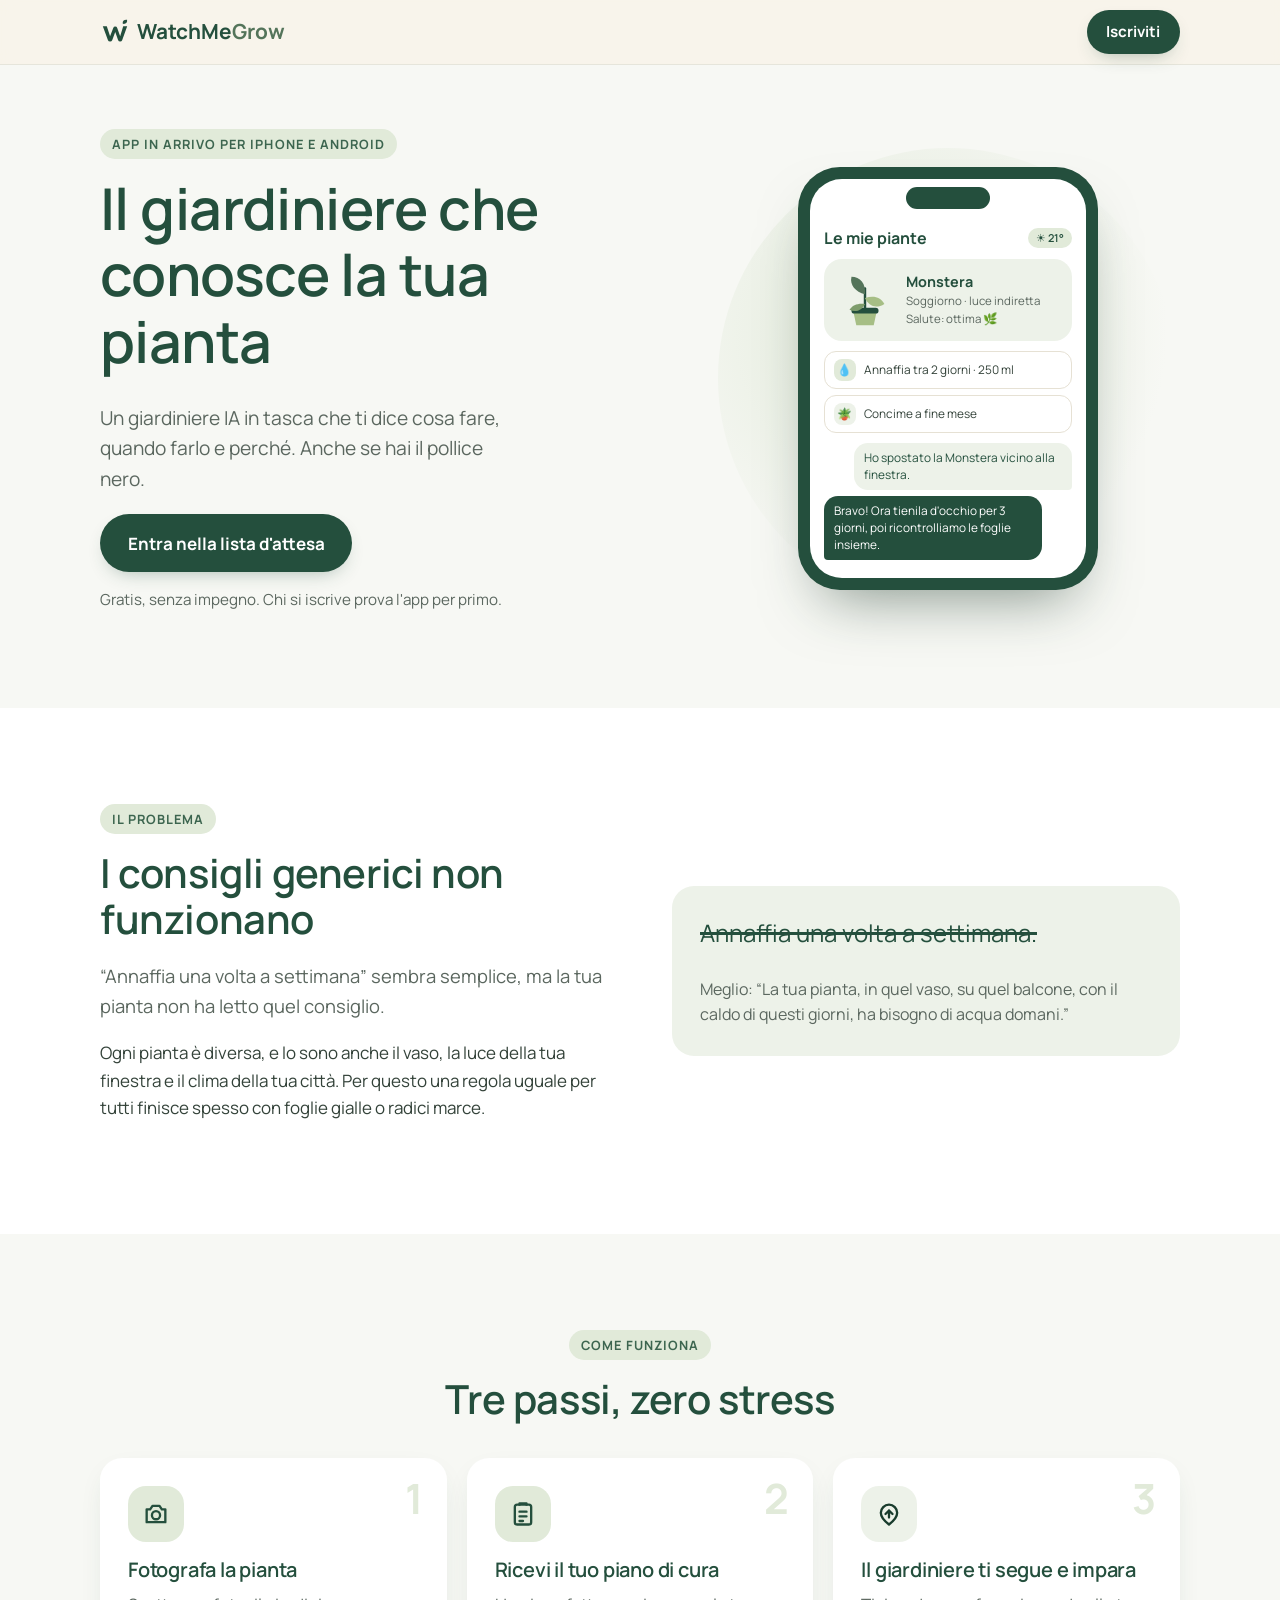
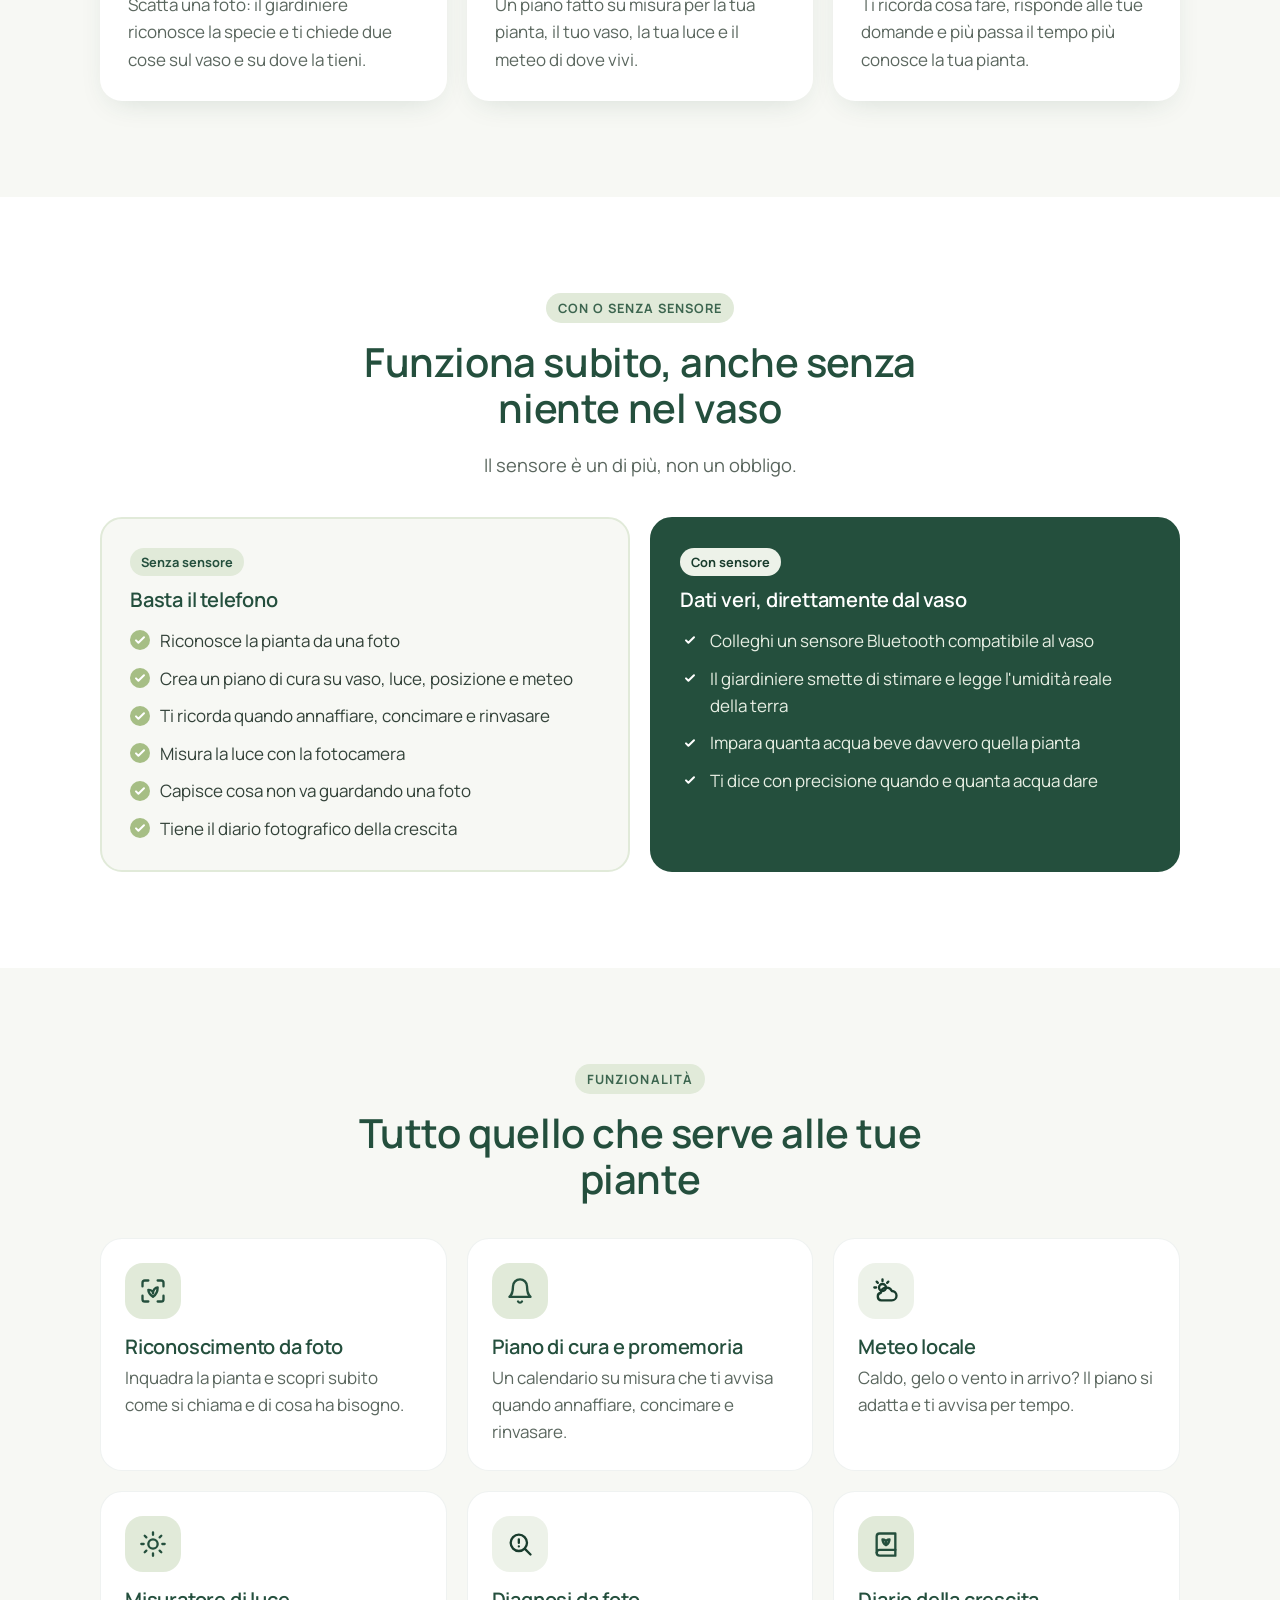
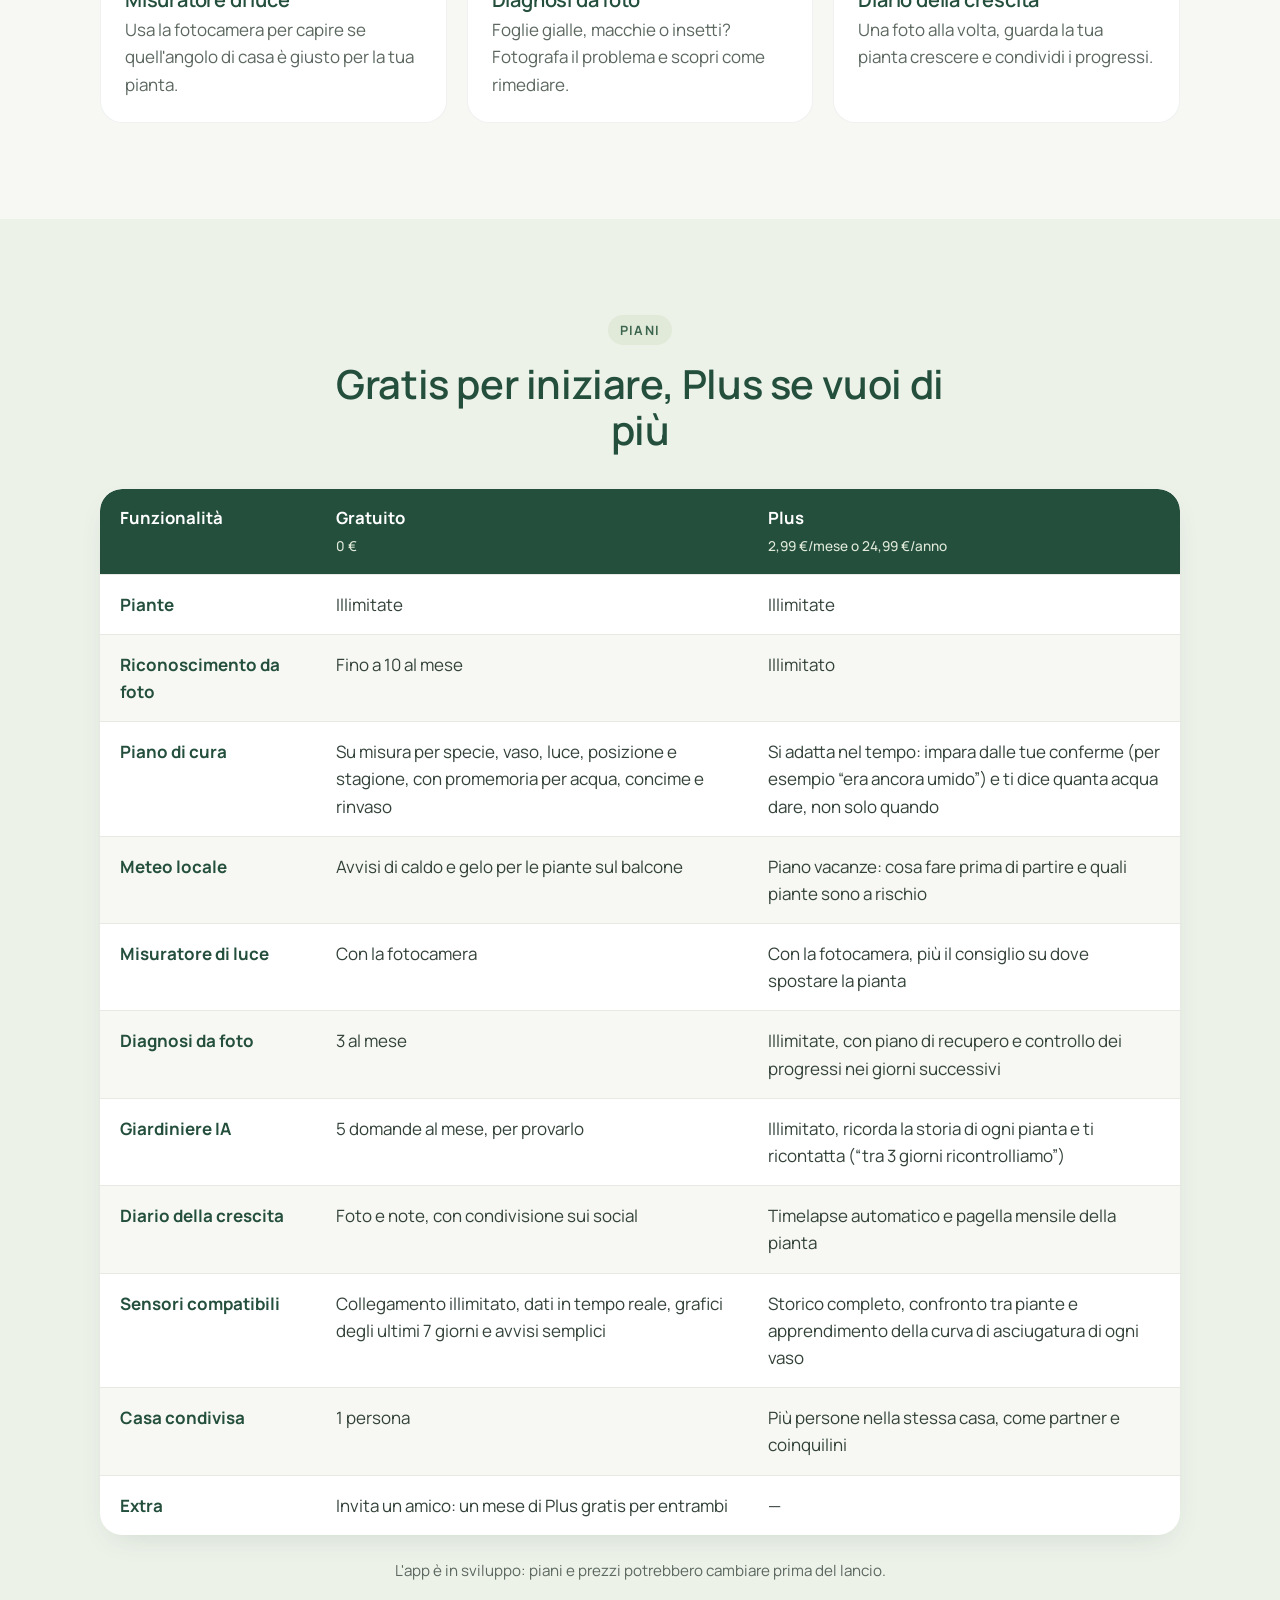
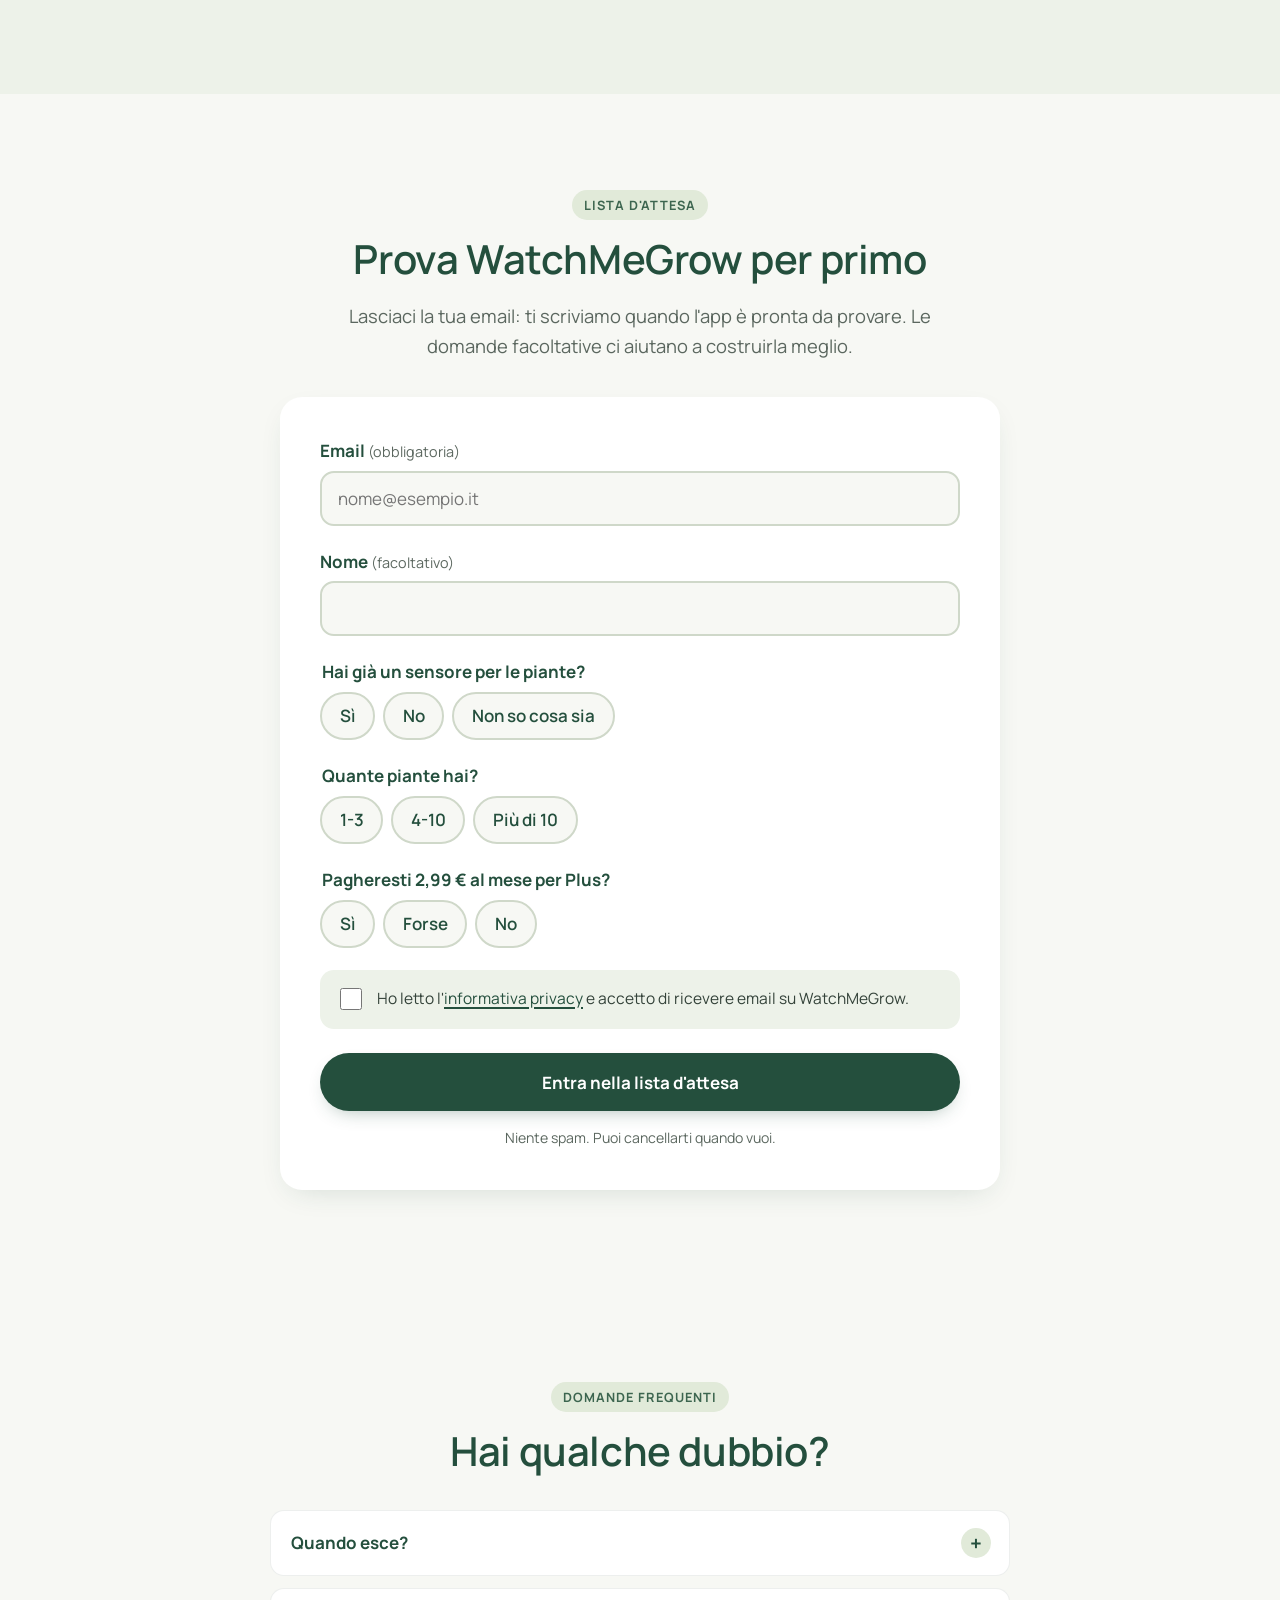
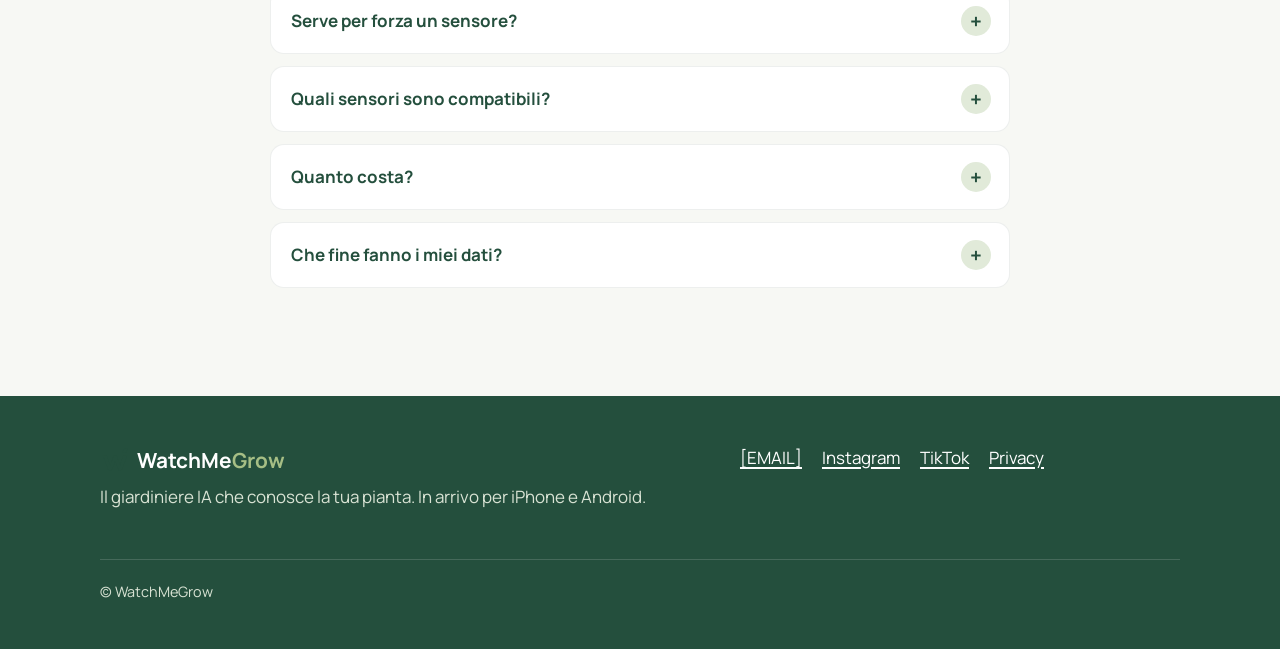
==== index.html @ 824985f3 "Add privacy policy page, Netlify configuration, and initial styles and scripts - Created a new priva" ====
<!doctype html>
<html lang="it">
<head>
  <meta charset="utf-8">
  <meta name="viewport" content="width=device-width, initial-scale=1">
  <title>WatchMeGrow – Il giardiniere IA che conosce la tua pianta</title>
  <meta name="description" content="WatchMeGrow è l'app con un giardiniere IA che riconosce la tua pianta da una foto, crea un piano di cura su misura e ti segue giorno per giorno. Entra nella lista d'attesa.">
  <link rel="canonical" href="https://watchmegrow-website.netlify.app/">
  <meta name="theme-color" content="#f7f8f4">

  <!-- Open Graph -->
  <meta property="og:type" content="website">
  <meta property="og:locale" content="it_IT">
  <meta property="og:site_name" content="WatchMeGrow">
  <meta property="og:title" content="WatchMeGrow – Il giardiniere che conosce la tua pianta">
  <meta property="og:description" content="Un giardiniere IA in tasca: riconosce la tua pianta, crea un piano di cura su misura e ti ricorda cosa fare. Anche se hai il pollice nero. Entra nella lista d'attesa.">
  <meta property="og:url" content="https://watchmegrow-website.netlify.app/">
  <!-- Aggiungi un'immagine di anteprima 1200×630 (PNG o JPG) e scommenta:
  <meta property="og:image" content="https://watchmegrow-website.netlify.app/og-image.png">
  <meta property="og:image:alt" content="WatchMeGrow, il giardiniere IA per le tue piante">
  -->
  <meta name="twitter:card" content="summary_large_image">

  <link rel="icon" href="/favicon.svg" type="image/svg+xml">

  <link rel="preconnect" href="https://fonts.googleapis.com">
  <link rel="preconnect" href="https://fonts.gstatic.com" crossorigin>
  <link href="https://fonts.googleapis.com/css2?family=Manrope:wght@400;500;600;700;800&display=swap" rel="stylesheet">
  <link rel="stylesheet" href="/styles.css">

  <!-- Analisi rispettosa della privacy: inserisci qui lo script di Plausible o Umami (nessun cookie di profilazione).
  Esempio Plausible: <script defer data-domain="TUO-DOMINIO" src="https://plausible.io/js/script.js"></script>
  -->
</head>
<body>
  <a class="skip-link" href="#contenuto">Vai al contenuto</a>

  <header class="site-header">
    <div class="wrap">
      <a class="logo" href="/" aria-label="WatchMeGrow, torna all'inizio">
        <img src="/brand/symbol.svg" alt="" width="30" height="30">
        <span>WatchMe<em>Grow</em></span>
      </a>
      <a class="btn btn-small" href="#lista-attesa">Iscriviti</a>
    </div>
  </header>

  <main id="contenuto">
    <!-- 1. Hero -->
    <section class="hero" aria-labelledby="hero-title">
      <div class="wrap">
        <div class="hero-copy">
          <span class="eyebrow">App in arrivo per iPhone e Android</span>
          <h1 id="hero-title">Il giardiniere che conosce la tua pianta</h1>
          <p class="lead">Un giardiniere IA in tasca che ti dice cosa fare, quando farlo e perché. Anche se hai il pollice nero.</p>
          <a class="btn" href="#lista-attesa">Entra nella lista d'attesa</a>
          <p class="hero-note">Gratis, senza impegno. Chi si iscrive prova l'app per primo.</p>
        </div>

        <div class="hero-visual">
          <div class="hero-blob" aria-hidden="true"></div>
          <div class="phone" role="img" aria-label="Anteprima dell'app WatchMeGrow: la scheda di una Monstera con i prossimi promemoria e un messaggio del giardiniere IA che dice di tenerla d'occhio per tre giorni.">
            <div class="phone-screen" aria-hidden="true">
              <div class="app-top">
                <strong>Le mie piante</strong>
                <span class="app-chip">☀️ 21°</span>
              </div>
              <div class="plant-card">
                <svg viewBox="0 0 64 64">
                  <path d="M20 44h24l-3 14H23z" fill="#a6be85"/>
                  <rect x="18" y="40" width="28" height="6" rx="3" fill="#244f3d"/>
                  <path d="M32 41V20" stroke="#244f3d" stroke-width="2.5" stroke-linecap="round"/>
                  <path d="M32 26c-10-2-16-10-14-18 9 0 15 7 14 18z" fill="#54745a"/>
                  <path d="M32 30c9-3 16-1 20 6-8 5-16 3-20-6z" fill="#a6be85"/>
                  <path d="M32 36c-7-1-13 1-16 6 6 3 13 1 16-6z" fill="#7e9d6c"/>
                </svg>
                <div>
                  <b>Monstera</b>
                  <small>Soggiorno · luce indiretta</small><br>
                  <small>Salute: ottima 🌿</small>
                </div>
              </div>
              <div class="task"><i>💧</i><span>Annaffia tra 2 giorni · 250 ml</span></div>
              <div class="task"><i class="soft">🪴</i><span>Concime a fine mese</span></div>
              <div class="chat">
                <div class="bubble me">Ho spostato la Monstera vicino alla finestra.</div>
                <div class="bubble ai">Bravo! Ora tienila d'occhio per 3 giorni, poi ricontrolliamo le foglie insieme.</div>
              </div>
            </div>
          </div>
        </div>
      </div>
    </section>

    <!-- 2. Il problema -->
    <section class="problem" aria-labelledby="problem-title">
      <div class="wrap">
        <div>
          <span class="eyebrow">Il problema</span>
          <h2 id="problem-title">I consigli generici non funzionano</h2>
          <p class="lead">“Annaffia una volta a settimana” sembra semplice, ma la tua pianta non ha letto quel consiglio.</p>
          <p>Ogni pianta è diversa, e lo sono anche il vaso, la luce della tua finestra e il clima della tua città. Per questo una regola uguale per tutti finisce spesso con foglie gialle o radici marce.</p>
        </div>
        <blockquote>
          <p><s>Annaffia una volta a settimana.</s></p>
          <p>Meglio: “La tua pianta, in quel vaso, su quel balcone, con il caldo di questi giorni, ha bisogno di acqua domani.”</p>
        </blockquote>
      </div>
    </section>

    <!-- 3. Come funziona -->
    <section class="how" aria-labelledby="how-title">
      <div class="wrap">
        <div class="section-head center">
          <span class="eyebrow">Come funziona</span>
          <h2 id="how-title">Tre passi, zero stress</h2>
        </div>
        <ol class="steps">
          <li class="step">
            <div class="icon" aria-hidden="true">
              <svg viewBox="0 0 24 24" fill="none" stroke="currentColor" stroke-width="2" stroke-linecap="round" stroke-linejoin="round"><path d="M4 8h3l2-3h6l2 3h3v11H4z"/><circle cx="12" cy="13" r="3.5"/></svg>
            </div>
            <h3>Fotografa la pianta</h3>
            <p>Scatta una foto: il giardiniere riconosce la specie e ti chiede due cose sul vaso e su dove la tieni.</p>
          </li>
          <li class="step">
            <div class="icon" aria-hidden="true">
              <svg viewBox="0 0 24 24" fill="none" stroke="currentColor" stroke-width="2" stroke-linecap="round" stroke-linejoin="round"><rect x="5" y="4" width="14" height="17" rx="2"/><path d="M9 4V3h6v1M9 10h6M9 14h6M9 18h3"/></svg>
            </div>
            <h3>Ricevi il tuo piano di cura</h3>
            <p>Un piano fatto su misura per la tua pianta, il tuo vaso, la tua luce e il meteo di dove vivi.</p>
          </li>
          <li class="step">
            <div class="icon soft" aria-hidden="true">
              <svg viewBox="0 0 24 24" fill="none" stroke="currentColor" stroke-width="2" stroke-linecap="round" stroke-linejoin="round"><path d="M12 21c-4-3-7-6-7-10a7 7 0 0 1 14 0c0 4-3 7-7 10z"/><path d="M12 15V9M9 12l3-3 3 3"/></svg>
            </div>
            <h3>Il giardiniere ti segue e impara</h3>
            <p>Ti ricorda cosa fare, risponde alle tue domande e più passa il tempo più conosce la tua pianta.</p>
          </li>
        </ol>
      </div>
    </section>

    <!-- 4. Con o senza sensore -->
    <section class="sensor" aria-labelledby="sensor-title">
      <div class="wrap">
        <div class="section-head center">
          <span class="eyebrow">Con o senza sensore</span>
          <h2 id="sensor-title">Funziona subito, anche senza niente nel vaso</h2>
          <p class="lead">Il sensore è un di più, non un obbligo.</p>
        </div>
        <div class="compare">
          <div class="compare-col">
            <span class="tag">Senza sensore</span>
            <h3>Basta il telefono</h3>
            <ul class="checklist">
              <li>Riconosce la pianta da una foto</li>
              <li>Crea un piano di cura su vaso, luce, posizione e meteo</li>
              <li>Ti ricorda quando annaffiare, concimare e rinvasare</li>
              <li>Misura la luce con la fotocamera</li>
              <li>Capisce cosa non va guardando una foto</li>
              <li>Tiene il diario fotografico della crescita</li>
            </ul>
          </div>
          <div class="compare-col with">
            <span class="tag">Con sensore</span>
            <h3>Dati veri, direttamente dal vaso</h3>
            <ul class="checklist">
              <li>Colleghi un sensore Bluetooth compatibile al vaso</li>
              <li>Il giardiniere smette di stimare e legge l'umidità reale della terra</li>
              <li>Impara quanta acqua beve davvero quella pianta</li>
              <li>Ti dice con precisione quando e quanta acqua dare</li>
            </ul>
          </div>
        </div>
      </div>
    </section>

    <!-- 5. Funzionalità -->
    <section class="features-section" aria-labelledby="features-title">
      <div class="wrap">
        <div class="section-head center">
          <span class="eyebrow">Funzionalità</span>
          <h2 id="features-title">Tutto quello che serve alle tue piante</h2>
        </div>
        <div class="features">
          <article class="feature">
            <div class="icon" aria-hidden="true">
              <svg viewBox="0 0 24 24" fill="none" stroke="currentColor" stroke-width="2" stroke-linecap="round" stroke-linejoin="round"><path d="M3 8V5a2 2 0 0 1 2-2h3M16 3h3a2 2 0 0 1 2 2v3M21 16v3a2 2 0 0 1-2 2h-3M8 21H5a2 2 0 0 1-2-2v-3"/><path d="M12 17c-3-2-4-4-4-6 2 0 4 1 4 3 0-3 2-5 4-5 0 3-1 6-4 8z"/></svg>
            </div>
            <h3>Riconoscimento da foto</h3>
            <p>Inquadra la pianta e scopri subito come si chiama e di cosa ha bisogno.</p>
          </article>
          <article class="feature">
            <div class="icon" aria-hidden="true">
              <svg viewBox="0 0 24 24" fill="none" stroke="currentColor" stroke-width="2" stroke-linecap="round" stroke-linejoin="round"><path d="M18 8a6 6 0 0 0-12 0c0 7-3 9-3 9h18s-3-2-3-9"/><path d="M13.7 21a2 2 0 0 1-3.4 0"/></svg>
            </div>
            <h3>Piano di cura e promemoria</h3>
            <p>Un calendario su misura che ti avvisa quando annaffiare, concimare e rinvasare.</p>
          </article>
          <article class="feature">
            <div class="icon soft" aria-hidden="true">
              <svg viewBox="0 0 24 24" fill="none" stroke="currentColor" stroke-width="2" stroke-linecap="round" stroke-linejoin="round"><circle cx="9" cy="9" r="3"/><path d="M9 2v1.5M2 9h1.5M4 4l1 1M14 4l-1 1"/><path d="M8 20h9a4 4 0 0 0 0-8 5 5 0 0 0-9.5 1.5A3.3 3.3 0 0 0 8 20z"/></svg>
            </div>
            <h3>Meteo locale</h3>
            <p>Caldo, gelo o vento in arrivo? Il piano si adatta e ti avvisa per tempo.</p>
          </article>
          <article class="feature">
            <div class="icon" aria-hidden="true">
              <svg viewBox="0 0 24 24" fill="none" stroke="currentColor" stroke-width="2" stroke-linecap="round" stroke-linejoin="round"><circle cx="12" cy="12" r="4"/><path d="M12 2v2M12 20v2M4.9 4.9l1.4 1.4M17.7 17.7l1.4 1.4M2 12h2M20 12h2M4.9 19.1l1.4-1.4M17.7 6.3l1.4-1.4"/></svg>
            </div>
            <h3>Misuratore di luce</h3>
            <p>Usa la fotocamera per capire se quell'angolo di casa è giusto per la tua pianta.</p>
          </article>
          <article class="feature">
            <div class="icon soft" aria-hidden="true">
              <svg viewBox="0 0 24 24" fill="none" stroke="currentColor" stroke-width="2" stroke-linecap="round" stroke-linejoin="round"><circle cx="11" cy="11" r="7"/><path d="M21 21l-5-5"/><path d="M11 8v3M11 14h.01"/></svg>
            </div>
            <h3>Diagnosi da foto</h3>
            <p>Foglie gialle, macchie o insetti? Fotografa il problema e scopri come rimediare.</p>
          </article>
          <article class="feature">
            <div class="icon" aria-hidden="true">
              <svg viewBox="0 0 24 24" fill="none" stroke="currentColor" stroke-width="2" stroke-linecap="round" stroke-linejoin="round"><path d="M4 19.5A2.5 2.5 0 0 1 6.5 17H20V3H6.5A2.5 2.5 0 0 0 4 5.5z"/><path d="M4 19.5A2.5 2.5 0 0 0 6.5 22H20v-5"/><path d="M12 13c-2-1-3-3-3-5 2 0 3 1 3 3 0-2 1-3 3-3 0 2-1 4-3 5z"/></svg>
            </div>
            <h3>Diario della crescita</h3>
            <p>Una foto alla volta, guarda la tua pianta crescere e condividi i progressi.</p>
          </article>
        </div>
      </div>
    </section>

    <!-- 6. Piani -->
    <section class="pricing" aria-labelledby="pricing-title">
      <div class="wrap">
        <div class="section-head center">
          <span class="eyebrow">Piani</span>
          <h2 id="pricing-title">Gratis per iniziare, Plus se vuoi di più</h2>
        </div>
        <div class="pricing-table-wrap" role="region" aria-label="Confronto tra piano Gratuito e Plus" tabindex="0">
          <table class="pricing-table">
            <thead>
              <tr>
                <th scope="col">Funzionalità</th>
                <th scope="col">Gratuito <span>0 €</span></th>
                <th scope="col">Plus <span>2,99 €/mese o 24,99 €/anno</span></th>
              </tr>
            </thead>
            <tbody>
              <tr>
                <th scope="row">Piante</th>
                <td>Illimitate</td>
                <td>Illimitate</td>
              </tr>
              <tr>
                <th scope="row">Riconoscimento da foto</th>
                <td>Fino a 10 al mese</td>
                <td>Illimitato</td>
              </tr>
              <tr>
                <th scope="row">Piano di cura</th>
                <td>Su misura per specie, vaso, luce, posizione e stagione, con promemoria per acqua, concime e rinvaso</td>
                <td>Si adatta nel tempo: impara dalle tue conferme (per esempio “era ancora umido”) e ti dice quanta acqua dare, non solo quando</td>
              </tr>
              <tr>
                <th scope="row">Meteo locale</th>
                <td>Avvisi di caldo e gelo per le piante sul balcone</td>
                <td>Piano vacanze: cosa fare prima di partire e quali piante sono a rischio</td>
              </tr>
              <tr>
                <th scope="row">Misuratore di luce</th>
                <td>Con la fotocamera</td>
                <td>Con la fotocamera, più il consiglio su dove spostare la pianta</td>
              </tr>
              <tr>
                <th scope="row">Diagnosi da foto</th>
                <td>3 al mese</td>
                <td>Illimitate, con piano di recupero e controllo dei progressi nei giorni successivi</td>
              </tr>
              <tr>
                <th scope="row">Giardiniere IA</th>
                <td>5 domande al mese, per provarlo</td>
                <td>Illimitato, ricorda la storia di ogni pianta e ti ricontatta (“tra 3 giorni ricontrolliamo”)</td>
              </tr>
              <tr>
                <th scope="row">Diario della crescita</th>
                <td>Foto e note, con condivisione sui social</td>
                <td>Timelapse automatico e pagella mensile della pianta</td>
              </tr>
              <tr>
                <th scope="row">Sensori compatibili</th>
                <td>Collegamento illimitato, dati in tempo reale, grafici degli ultimi 7 giorni e avvisi semplici</td>
                <td>Storico completo, confronto tra piante e apprendimento della curva di asciugatura di ogni vaso</td>
              </tr>
              <tr>
                <th scope="row">Casa condivisa</th>
                <td>1 persona</td>
                <td>Più persone nella stessa casa, come partner e coinquilini</td>
              </tr>
              <tr>
                <th scope="row">Extra</th>
                <td>Invita un amico: un mese di Plus gratis per entrambi</td>
                <td>—</td>
              </tr>
            </tbody>
          </table>
        </div>
        <p class="pricing-note">L'app è in sviluppo: piani e prezzi potrebbero cambiare prima del lancio.</p>
      </div>
    </section>

    <!-- 7. Modulo lista d'attesa -->
    <section class="signup" id="lista-attesa" aria-labelledby="signup-title">
      <div class="wrap">
        <div class="section-head center">
          <span class="eyebrow">Lista d'attesa</span>
          <h2 id="signup-title">Prova WatchMeGrow per primo</h2>
          <p class="lead">Lasciaci la tua email: ti scriviamo quando l'app è pronta da provare. Le domande facoltative ci aiutano a costruirla meglio.</p>
        </div>

        <form class="form-card" name="lista-attesa" method="POST" data-netlify="true" netlify-honeypot="bot-field" action="/grazie">
          <input type="hidden" name="form-name" value="lista-attesa">
          <p class="hidden-field" aria-hidden="true">
            <label>Non compilare questo campo: <input name="bot-field" tabindex="-1" autocomplete="off"></label>
          </p>

          <div class="field">
            <label for="email">Email <span class="hint">(obbligatoria)</span></label>
            <input type="email" id="email" name="email" required autocomplete="email" inputmode="email" placeholder="nome@esempio.it">
          </div>

          <div class="field">
            <label for="nome">Nome <span class="hint">(facoltativo)</span></label>
            <input type="text" id="nome" name="nome" autocomplete="given-name">
          </div>

          <fieldset>
            <legend>Hai già un sensore per le piante?</legend>
            <div class="choices">
              <div class="choice"><input type="radio" id="sensore-si" name="sensore" value="Sì"><label for="sensore-si">Sì</label></div>
              <div class="choice"><input type="radio" id="sensore-no" name="sensore" value="No"><label for="sensore-no">No</label></div>
              <div class="choice"><input type="radio" id="sensore-nonso" name="sensore" value="Non so cosa sia"><label for="sensore-nonso">Non so cosa sia</label></div>
            </div>
          </fieldset>

          <fieldset>
            <legend>Quante piante hai?</legend>
            <div class="choices">
              <div class="choice"><input type="radio" id="piante-1" name="piante" value="1-3"><label for="piante-1">1-3</label></div>
              <div class="choice"><input type="radio" id="piante-2" name="piante" value="4-10"><label for="piante-2">4-10</label></div>
              <div class="choice"><input type="radio" id="piante-3" name="piante" value="Più di 10"><label for="piante-3">Più di 10</label></div>
            </div>
          </fieldset>

          <fieldset>
            <legend>Pagheresti 2,99 € al mese per Plus?</legend>
            <div class="choices">
              <div class="choice"><input type="radio" id="plus-si" name="plus" value="Sì"><label for="plus-si">Sì</label></div>
              <div class="choice"><input type="radio" id="plus-forse" name="plus" value="Forse"><label for="plus-forse">Forse</label></div>
              <div class="choice"><input type="radio" id="plus-no" name="plus" value="No"><label for="plus-no">No</label></div>
            </div>
          </fieldset>

          <div class="consent">
            <input type="checkbox" id="consenso" name="consenso" value="Sì" required>
            <label for="consenso">Ho letto l'<a href="/privacy">informativa privacy</a> e accetto di ricevere email su WatchMeGrow.</label>
          </div>

          <button class="btn btn-block" type="submit">Entra nella lista d'attesa</button>
          <p class="form-small">Niente spam. Puoi cancellarti quando vuoi.</p>
        </form>
      </div>
    </section>

    <!-- 8. FAQ -->
    <section class="faq" aria-labelledby="faq-title">
      <div class="wrap">
        <div class="section-head center">
          <span class="eyebrow">Domande frequenti</span>
          <h2 id="faq-title">Hai qualche dubbio?</h2>
        </div>
        <details>
          <summary>Quando esce?</summary>
          <div><p>Stiamo sviluppando l'app: chi è in lista d'attesa la prova per primo.</p></div>
        </details>
        <details>
          <summary>Serve per forza un sensore?</summary>
          <div><p>No. L'app funziona benissimo anche senza: riconosce la pianta, crea il piano di cura, ti manda i promemoria e ti aiuta a risolvere i problemi. Il sensore serve solo se vuoi consigli ancora più precisi sull'acqua.</p></div>
        </details>
        <details>
          <summary>Quali sensori sono compatibili?</summary>
          <div><p>All'inizio sensori Bluetooth come lo Xiaomi Mi Flora; la lista completa arriverà al lancio.</p></div>
        </details>
        <details>
          <summary>Quanto costa?</summary>
          <div><p>L'app è gratuita. Se vuoi il giardiniere IA senza limiti e le funzioni in più, puoi scegliere Plus: il prezzo previsto al lancio è 2,99 € al mese o 24,99 € l'anno. Plus è facoltativo.</p></div>
        </details>
        <details>
          <summary>Che fine fanno i miei dati?</summary>
          <div><p>Usiamo la tua email solo per la lista d'attesa e per avvisarti del lancio. Niente cookie di profilazione e niente pubblicità. Trovi tutti i dettagli nell'<a href="/privacy">informativa privacy</a>.</p></div>
        </details>
      </div>
    </section>
  </main>

  <!-- 9. Footer -->
  <footer class="site-footer">
    <div class="wrap">
      <div class="footer-grid">
        <div>
          <a class="logo" href="/" aria-label="WatchMeGrow, torna all'inizio">
            <img src="/brand/symbol.svg" alt="" width="30" height="30">
            <span>WatchMe<em>Grow</em></span>
          </a>
          <p>Il giardiniere IA che conosce la tua pianta. In arrivo per iPhone e Android.</p>
        </div>
        <ul class="footer-links">
          <li><a href="mailto:[EMAIL]">[EMAIL]</a></li>
          <li><a href="[INSTAGRAM]" rel="noopener">Instagram</a></li>
          <li><a href="[TIKTOK]" rel="noopener">TikTok</a></li>
          <li><a href="/privacy">Privacy</a></li>
        </ul>
      </div>
      <p class="footer-bottom">© WatchMeGrow</p>
    </div>
  </footer>
</body>
</html>
---- styles.css ----
/* WatchMeGrow — stile mobile-first */
:root {
  --sage: #a6be85;
  --sage-light: #e1ead9;
  --sage-soft: #edf2e9;
  --cream: #f7f8f4;
  --white: #fff;
  --forest: #244f3d;
  --forest-2: #3c654f;
  --text: #334239;
  --muted: #5b675f;
  --accent: #244f3d;
  --accent-dark: #193c2d;
  --accent-soft: #edf2e9;
  --radius: 22px;
  --radius-sm: 14px;
  --shadow: 0 10px 30px -12px rgba(36, 79, 61, 0.18);
  --font-display: "Manrope", system-ui, sans-serif;
  --font-body: "Manrope", system-ui, sans-serif;
  --wrap: 1120px;
}

*, *::before, *::after { box-sizing: border-box; }

html { scroll-behavior: smooth; -webkit-text-size-adjust: 100%; }
@media (prefers-reduced-motion: reduce) {
  html { scroll-behavior: auto; }
  *, *::before, *::after { animation: none !important; transition: none !important; }
}

body {
  margin: 0;
  background: var(--cream);
  color: var(--text);
  font-family: var(--font-body);
  font-size: 1.0625rem;
  line-height: 1.6;
}

img, svg { max-width: 100%; display: block; }

h1, h2, h3 {
  font-family: var(--font-display);
  color: var(--forest);
  line-height: 1.15;
  font-weight: 600;
  letter-spacing: -0.01em;
  margin: 0 0 0.5em;
}
h1 { font-size: clamp(2.2rem, 8vw, 3.6rem); }
h2 { font-size: clamp(1.75rem, 5.5vw, 2.5rem); }
h3 { font-size: 1.25rem; }
p { margin: 0 0 1em; }

a { color: var(--forest); text-decoration-thickness: 1.5px; text-underline-offset: 3px; }
a:hover { color: var(--accent-dark); }

:focus-visible {
  outline: 3px solid var(--accent);
  outline-offset: 3px;
  border-radius: 6px;
}

.skip-link {
  position: absolute;
  left: 1rem;
  top: -100px;
  background: var(--forest);
  color: var(--white);
  padding: 0.6rem 1rem;
  border-radius: 10px;
  z-index: 100;
}
.skip-link:focus { top: 1rem; color: var(--white); }

.visually-hidden {
  position: absolute !important;
  width: 1px; height: 1px;
  padding: 0; margin: -1px;
  overflow: hidden; clip: rect(0 0 0 0);
  white-space: nowrap; border: 0;
}

.wrap { width: 100%; max-width: var(--wrap); margin: 0 auto; padding: 0 1.25rem; }

section { padding: 4rem 0; }
.section-head { max-width: 640px; margin-bottom: 2.25rem; }
.section-head.center { margin-left: auto; margin-right: auto; text-align: center; }
.eyebrow {
  display: inline-block;
  font-size: 0.8rem;
  font-weight: 700;
  letter-spacing: 0.08em;
  text-transform: uppercase;
  color: var(--forest-2);
  background: var(--sage-light);
  padding: 0.3rem 0.75rem;
  border-radius: 999px;
  margin-bottom: 1rem;
}
.lead { font-size: 1.15rem; color: var(--muted); }

/* ---------- Header ---------- */
.site-header {
  position: sticky;
  top: 0;
  z-index: 50;
  background: rgba(248, 244, 234, 0.92);
  backdrop-filter: blur(8px);
  -webkit-backdrop-filter: blur(8px);
  border-bottom: 1px solid rgba(31, 58, 43, 0.08);
}
.site-header .wrap {
  display: flex;
  align-items: center;
  justify-content: space-between;
  min-height: 64px;
  gap: 1rem;
}
.logo {
  display: inline-flex;
  align-items: center;
  gap: 0.45rem;
  font-family: var(--font-display);
  font-weight: 700;
  font-size: 1.3rem;
  color: var(--forest);
  text-decoration: none;
}
.logo img { width: 30px; height: 30px; }
.logo span em { font-style: normal; color: #54745a; }

/* ---------- Buttons ---------- */
.btn {
  display: inline-flex;
  align-items: center;
  justify-content: center;
  gap: 0.5rem;
  min-height: 52px;
  padding: 0.85rem 1.6rem;
  border-radius: 999px;
  border: 2px solid transparent;
  background: var(--accent);
  color: #fff;
  font: inherit;
  font-weight: 700;
  text-decoration: none;
  cursor: pointer;
  box-shadow: 0 8px 20px -10px rgba(36, 79, 61, 0.45);
  transition: background 0.2s, transform 0.2s;
}
.btn:hover { background: var(--accent-dark); color: #fff; transform: translateY(-1px); }
.btn-small { min-height: 42px; padding: 0.5rem 1.1rem; font-size: 0.95rem; }
.btn-ghost {
  background: transparent;
  color: var(--forest);
  border-color: var(--forest);
  box-shadow: none;
}
.btn-ghost:hover { background: var(--forest); color: var(--white); }
.btn-block { width: 100%; }

/* ---------- Hero ---------- */
.hero { padding: 2.5rem 0 3.5rem; overflow: hidden; }
.hero .wrap { display: grid; gap: 2.5rem; align-items: center; }
.hero-copy .lead { font-size: 1.2rem; max-width: 34ch; }
.hero-note { font-size: 0.95rem; color: var(--muted); margin-top: 1rem; }
.hero-visual { position: relative; display: flex; justify-content: center; }
.hero-blob {
  position: absolute;
  width: 115%;
  max-width: 460px;
  aspect-ratio: 1;
  background: radial-gradient(circle at 40% 40%, var(--sage-light), transparent 68%);
  border-radius: 50%;
  top: 50%; left: 50%;
  transform: translate(-50%, -50%);
}

/* Smartphone disegnato in CSS */
.phone {
  position: relative;
  width: 270px;
  border-radius: 42px;
  background: var(--forest);
  padding: 12px;
  box-shadow: 0 30px 60px -25px rgba(31, 58, 43, 0.55);
}
.phone::before {
  content: "";
  position: absolute;
  top: 20px; left: 50%;
  width: 84px; height: 22px;
  transform: translateX(-50%);
  background: var(--forest);
  border-radius: 999px;
  z-index: 2;
}
.phone-screen {
  background: var(--white);
  border-radius: 32px;
  padding: 48px 14px 18px;
  font-size: 0.8rem;
  line-height: 1.4;
  color: var(--text);
}
.app-top { display: flex; justify-content: space-between; align-items: center; margin-bottom: 10px; }
.app-top strong { font-family: var(--font-display); font-size: 1rem; color: var(--forest); }
.app-chip {
  font-size: 0.68rem;
  background: var(--sage-light);
  color: var(--forest);
  padding: 2px 8px;
  border-radius: 999px;
  font-weight: 600;
}
.plant-card {
  background: var(--sage-soft);
  border-radius: 18px;
  padding: 10px;
  display: flex;
  gap: 10px;
  align-items: center;
  margin-bottom: 10px;
}
.plant-card svg { width: 62px; height: 62px; flex-shrink: 0; }
.plant-card b { display: block; color: var(--forest); font-size: 0.9rem; }
.plant-card small { color: var(--muted); font-size: 0.72rem; }
.task {
  display: flex;
  align-items: center;
  gap: 8px;
  background: #fff;
  border: 1px solid #e6e1d4;
  border-radius: 12px;
  padding: 7px 9px;
  margin-bottom: 6px;
  font-size: 0.74rem;
}
.task i {
  width: 22px; height: 22px;
  border-radius: 8px;
  display: grid; place-items: center;
  font-style: normal;
  background: var(--sage-light);
  flex-shrink: 0;
}
.task i.soft { background: var(--accent-soft); }
.chat { margin-top: 10px; display: grid; gap: 6px; }
.bubble {
  padding: 7px 10px;
  border-radius: 14px;
  font-size: 0.74rem;
  max-width: 88%;
}
.bubble.ai { background: var(--forest); color: var(--white); border-bottom-left-radius: 4px; }
.bubble.me { background: var(--accent-soft); color: var(--forest); justify-self: end; border-bottom-right-radius: 4px; }

/* ---------- Problema ---------- */
.problem { background: var(--white); }
.problem .wrap { display: grid; gap: 2rem; align-items: center; }
.problem blockquote {
  margin: 0;
  font-family: var(--font-display);
  font-size: 1.5rem;
  color: var(--forest);
  background: var(--sage-soft);
  border-radius: var(--radius);
  padding: 1.75rem;
  position: relative;
}
.problem blockquote s { text-decoration-color: var(--accent); text-decoration-thickness: 3px; }
.problem blockquote p:last-child { margin: 0; font-family: var(--font-body); font-size: 1rem; color: var(--muted); }

/* ---------- Come funziona ---------- */
.steps { list-style: none; padding: 0; margin: 0; display: grid; gap: 1.25rem; counter-reset: step; }
.step {
  background: var(--white);
  border-radius: var(--radius);
  padding: 1.75rem;
  box-shadow: var(--shadow);
  position: relative;
  counter-increment: step;
}
.step::before {
  content: counter(step);
  position: absolute;
  top: 1.25rem; right: 1.5rem;
  font-family: var(--font-display);
  font-size: 2.6rem;
  color: var(--sage-light);
  font-weight: 700;
  line-height: 1;
}
.icon {
  width: 56px; height: 56px;
  border-radius: 18px;
  background: var(--sage-light);
  display: grid;
  place-items: center;
  margin-bottom: 1rem;
  color: var(--forest);
}
.icon svg { width: 28px; height: 28px; }
.icon.soft { background: var(--accent-soft); color: var(--accent-dark); }
.step p, .feature p { color: var(--muted); margin: 0; }

/* ---------- Con / senza sensore ---------- */
.sensor { background: var(--white); }
.compare { display: grid; gap: 1.25rem; }
.compare-col {
  border-radius: var(--radius);
  padding: 1.75rem;
  background: var(--cream);
  border: 2px solid var(--sage-light);
}
.compare-col.with { background: var(--forest); border-color: var(--forest); color: #e8efe4; }
.compare-col.with h3 { color: var(--white); }
.compare-col .tag {
  display: inline-block;
  font-size: 0.8rem;
  font-weight: 700;
  padding: 0.25rem 0.7rem;
  border-radius: 999px;
  background: var(--sage-light);
  color: var(--forest);
  margin-bottom: 0.75rem;
}
.compare-col.with .tag { background: var(--accent-soft); color: var(--accent-dark); }
.checklist { list-style: none; padding: 0; margin: 1rem 0 0; display: grid; gap: 0.65rem; }
.checklist li { padding-left: 1.9rem; position: relative; }
.checklist li::before {
  content: "";
  position: absolute;
  left: 0; top: 0.2em;
  width: 1.25rem; height: 1.25rem;
  border-radius: 50%;
  background: var(--sage) url("data:image/svg+xml,%3Csvg xmlns='http://www.w3.org/2000/svg' viewBox='0 0 20 20'%3E%3Cpath d='M5 10.5l3 3 7-7' fill='none' stroke='%23fff' stroke-width='2.5' stroke-linecap='round' stroke-linejoin='round'/%3E%3C/svg%3E") center/80% no-repeat;
}
.compare-col.with .checklist li::before { background-color: var(--accent); }
/* ---------- Funzionalità ---------- */
.features { display: grid; gap: 1rem; }
.feature {
  background: var(--white);
  border-radius: var(--radius);
  padding: 1.5rem;
  border: 1px solid rgba(36, 79, 61, 0.07);
}
.feature h3 { margin-bottom: 0.35rem; }

/* ---------- Piani ---------- */
.pricing { background: var(--sage-soft); }
.pricing-table-wrap {
  overflow-x: auto;
  background: var(--white);
  border-radius: var(--radius);
  box-shadow: var(--shadow);
  -webkit-overflow-scrolling: touch;
}
.pricing-table {
  width: 100%;
  min-width: 760px;
  border-collapse: collapse;
  text-align: left;
}
.pricing-table th,
.pricing-table td {
  padding: 1rem 1.25rem;
  border-bottom: 1px solid #e6eae2;
  vertical-align: top;
}
.pricing-table thead th {
  background: var(--forest);
  color: var(--white);
  font-size: 1.05rem;
}
.pricing-table thead th:first-child { border-top-left-radius: var(--radius); }
.pricing-table thead th:last-child { border-top-right-radius: var(--radius); }
.pricing-table thead span {
  display: block;
  margin-top: 0.25rem;
  color: #e1ead9;
  font-size: 0.85rem;
  font-weight: 500;
}
.pricing-table tbody th {
  width: 20%;
  color: var(--forest);
  font-weight: 700;
}
.pricing-table tbody td { width: 40%; }
.pricing-table tbody tr:nth-child(even) { background: #f7f8f4; }
.pricing-table tbody tr:last-child th,
.pricing-table tbody tr:last-child td { border-bottom: 0; }
.pricing-table tbody tr:last-child th { border-bottom-left-radius: var(--radius); }
.pricing-table tbody tr:last-child td:last-child { border-bottom-right-radius: var(--radius); }
.pricing-note { text-align: center; color: var(--muted); font-size: 0.95rem; margin-top: 1.5rem; }

/* ---------- Modulo ---------- */
.signup .wrap { max-width: 760px; }
.form-card {
  background: var(--white);
  border-radius: var(--radius);
  padding: 1.75rem 1.25rem;
  box-shadow: var(--shadow);
}
.field { margin-bottom: 1.35rem; }
.field > label, fieldset legend {
  display: block;
  font-weight: 700;
  color: var(--forest);
  margin-bottom: 0.4rem;
}
.field .hint { font-weight: 400; color: var(--muted); font-size: 0.9rem; }
input[type="email"], input[type="text"] {
  width: 100%;
  min-height: 52px;
  padding: 0.75rem 1rem;
  font: inherit;
  color: var(--text);
  background: var(--cream);
  border: 2px solid #cfd8c9;
  border-radius: var(--radius-sm);
}
input[type="email"]:focus, input[type="text"]:focus { border-color: var(--forest-2); outline: none; box-shadow: 0 0 0 3px rgba(139, 168, 136, 0.45); }
fieldset { border: 0; padding: 0; margin: 0 0 1.35rem; min-width: 0; }
.choices { display: flex; flex-wrap: wrap; gap: 0.5rem; }
.choice { position: relative; }
.choice input { position: absolute; opacity: 0; width: 1px; height: 1px; }
.choice label {
  display: inline-flex;
  align-items: center;
  min-height: 46px;
  padding: 0.55rem 1.1rem;
  border-radius: 999px;
  border: 2px solid #cfd8c9;
  background: var(--cream);
  cursor: pointer;
  font-weight: 600;
  color: var(--forest);
  transition: background 0.15s, border-color 0.15s;
}
.choice input:checked + label { background: var(--forest); border-color: var(--forest); color: var(--white); }
.choice input:focus-visible + label { outline: 3px solid var(--accent); outline-offset: 2px; }
.consent {
  display: flex;
  gap: 0.75rem;
  align-items: flex-start;
  background: var(--sage-soft);
  border-radius: var(--radius-sm);
  padding: 1rem;
  margin-bottom: 1.5rem;
  font-size: 0.97rem;
}
.consent input { width: 22px; height: 22px; margin-top: 2px; flex-shrink: 0; accent-color: var(--forest); }
.form-small { font-size: 0.88rem; color: var(--muted); margin: 1rem 0 0; text-align: center; }
.hidden-field { display: none; }

/* ---------- FAQ ---------- */
.faq .wrap { max-width: 780px; }
.faq details {
  background: var(--white);
  border-radius: var(--radius-sm);
  margin-bottom: 0.75rem;
  border: 1px solid rgba(31, 58, 43, 0.08);
}
.faq summary {
  list-style: none;
  cursor: pointer;
  padding: 1.15rem 3.25rem 1.15rem 1.25rem;
  font-weight: 700;
  color: var(--forest);
  position: relative;
  border-radius: var(--radius-sm);
}
.faq summary::-webkit-details-marker { display: none; }
.faq summary::after {
  content: "+";
  position: absolute;
  right: 1.1rem; top: 50%;
  transform: translateY(-50%);
  width: 30px; height: 30px;
  border-radius: 50%;
  background: var(--sage-light);
  display: grid; place-items: center;
  font-size: 1.3rem;
  line-height: 1;
}
.faq details[open] summary::after { content: "−"; background: var(--accent-soft); color: var(--accent-dark); }
.faq details > div { padding: 0 1.25rem 1.15rem; color: var(--muted); }
.faq details > div p:last-child { margin: 0; }

/* ---------- Footer ---------- */
.site-footer { background: var(--forest); color: #d9e3d4; padding: 3rem 0 2rem; }
.site-footer a { color: var(--white); }
.site-footer a:hover { color: var(--accent-soft); }
.site-footer .logo { color: var(--white); }
.site-footer .logo span em { color: #a6be85; }
.footer-grid { display: grid; gap: 1.5rem; }
.footer-links { list-style: none; padding: 0; margin: 0; display: flex; flex-wrap: wrap; gap: 0.5rem 1.25rem; }
.footer-bottom { border-top: 1px solid rgba(255, 255, 255, 0.15); margin-top: 2rem; padding-top: 1.25rem; font-size: 0.9rem; }

/* ---------- Pagine semplici (grazie, privacy) ---------- */
.page { padding: 3rem 0 4rem; }
.page .wrap { max-width: 760px; }
.card {
  background: var(--white);
  border-radius: var(--radius);
  padding: 2rem 1.5rem;
  box-shadow: var(--shadow);
}
.thanks { text-align: center; }
.thanks svg.thanks-art { width: 150px; margin: 0 auto 1rem; }
.thanks .actions { display: flex; flex-direction: column; gap: 0.75rem; align-items: center; margin-top: 1.5rem; }
.socials { display: flex; gap: 0.75rem; justify-content: center; flex-wrap: wrap; margin-top: 0.5rem; }
.share-status { min-height: 1.5em; color: var(--forest-2); font-weight: 600; margin-top: 0.5rem; }
.notice {
  background: var(--accent-soft);
  color: var(--accent-dark);
  border: 2px dashed var(--accent);
  border-radius: var(--radius-sm);
  padding: 1rem 1.25rem;
  font-weight: 700;
  margin-bottom: 2rem;
}
.prose h2 { font-size: 1.4rem; margin-top: 2rem; }
.prose ul { padding-left: 1.25rem; }
.prose li { margin-bottom: 0.4rem; }

/* ---------- Tablet e desktop ---------- */
@media (min-width: 640px) {
  .steps, .features { grid-template-columns: repeat(2, 1fr); }
  .compare { grid-template-columns: repeat(2, 1fr); }
  .form-card { padding: 2.5rem; }
  .footer-grid { grid-template-columns: 1.4fr 1fr; align-items: start; }
  .thanks .actions { flex-direction: row; justify-content: center; }
  .card { padding: 2.75rem; }
}
@media (min-width: 900px) {
  section { padding: 6rem 0; }
  .hero { padding: 4rem 0 5rem; }
  .hero .wrap { grid-template-columns: 1.1fr 0.9fr; gap: 3rem; }
  .problem .wrap { grid-template-columns: 1fr 1fr; gap: 4rem; }
  .steps { grid-template-columns: repeat(3, 1fr); }
  .features { grid-template-columns: repeat(3, 1fr); gap: 1.25rem; }
  .phone { width: 300px; }
}
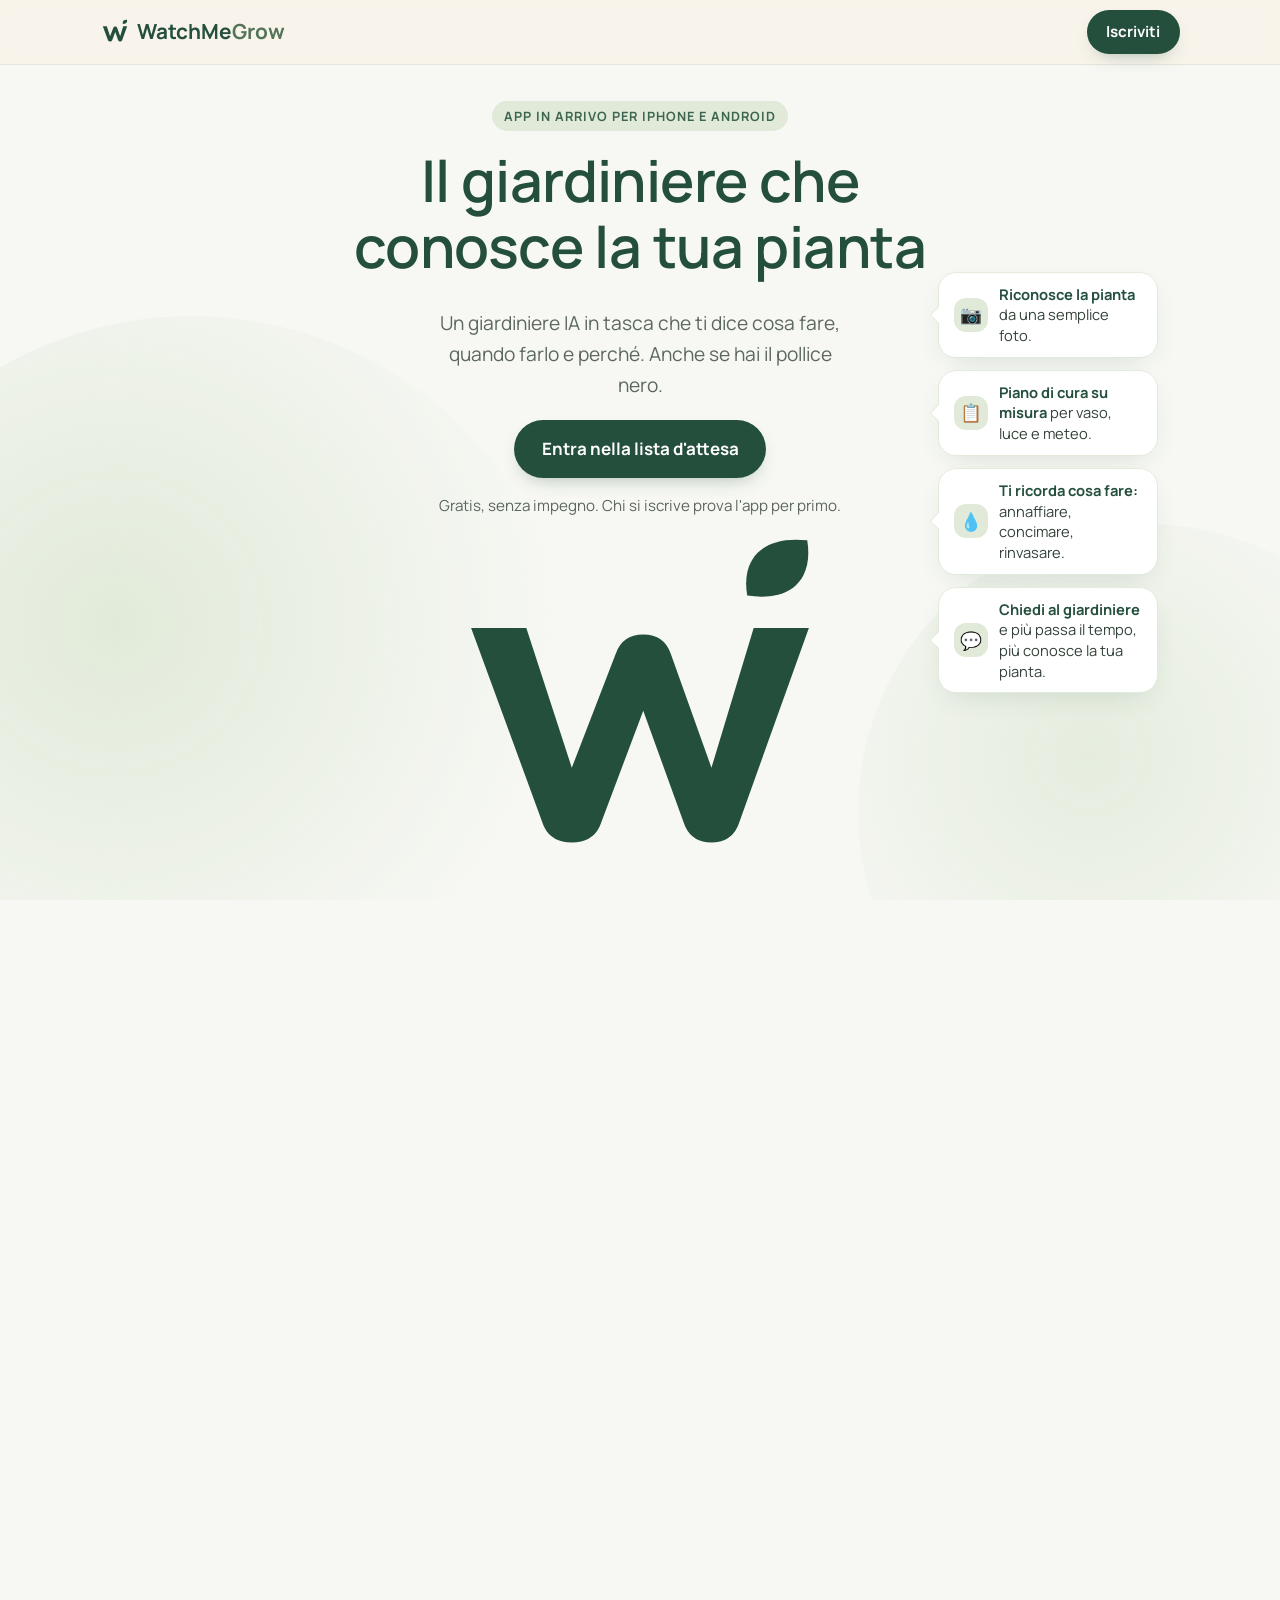
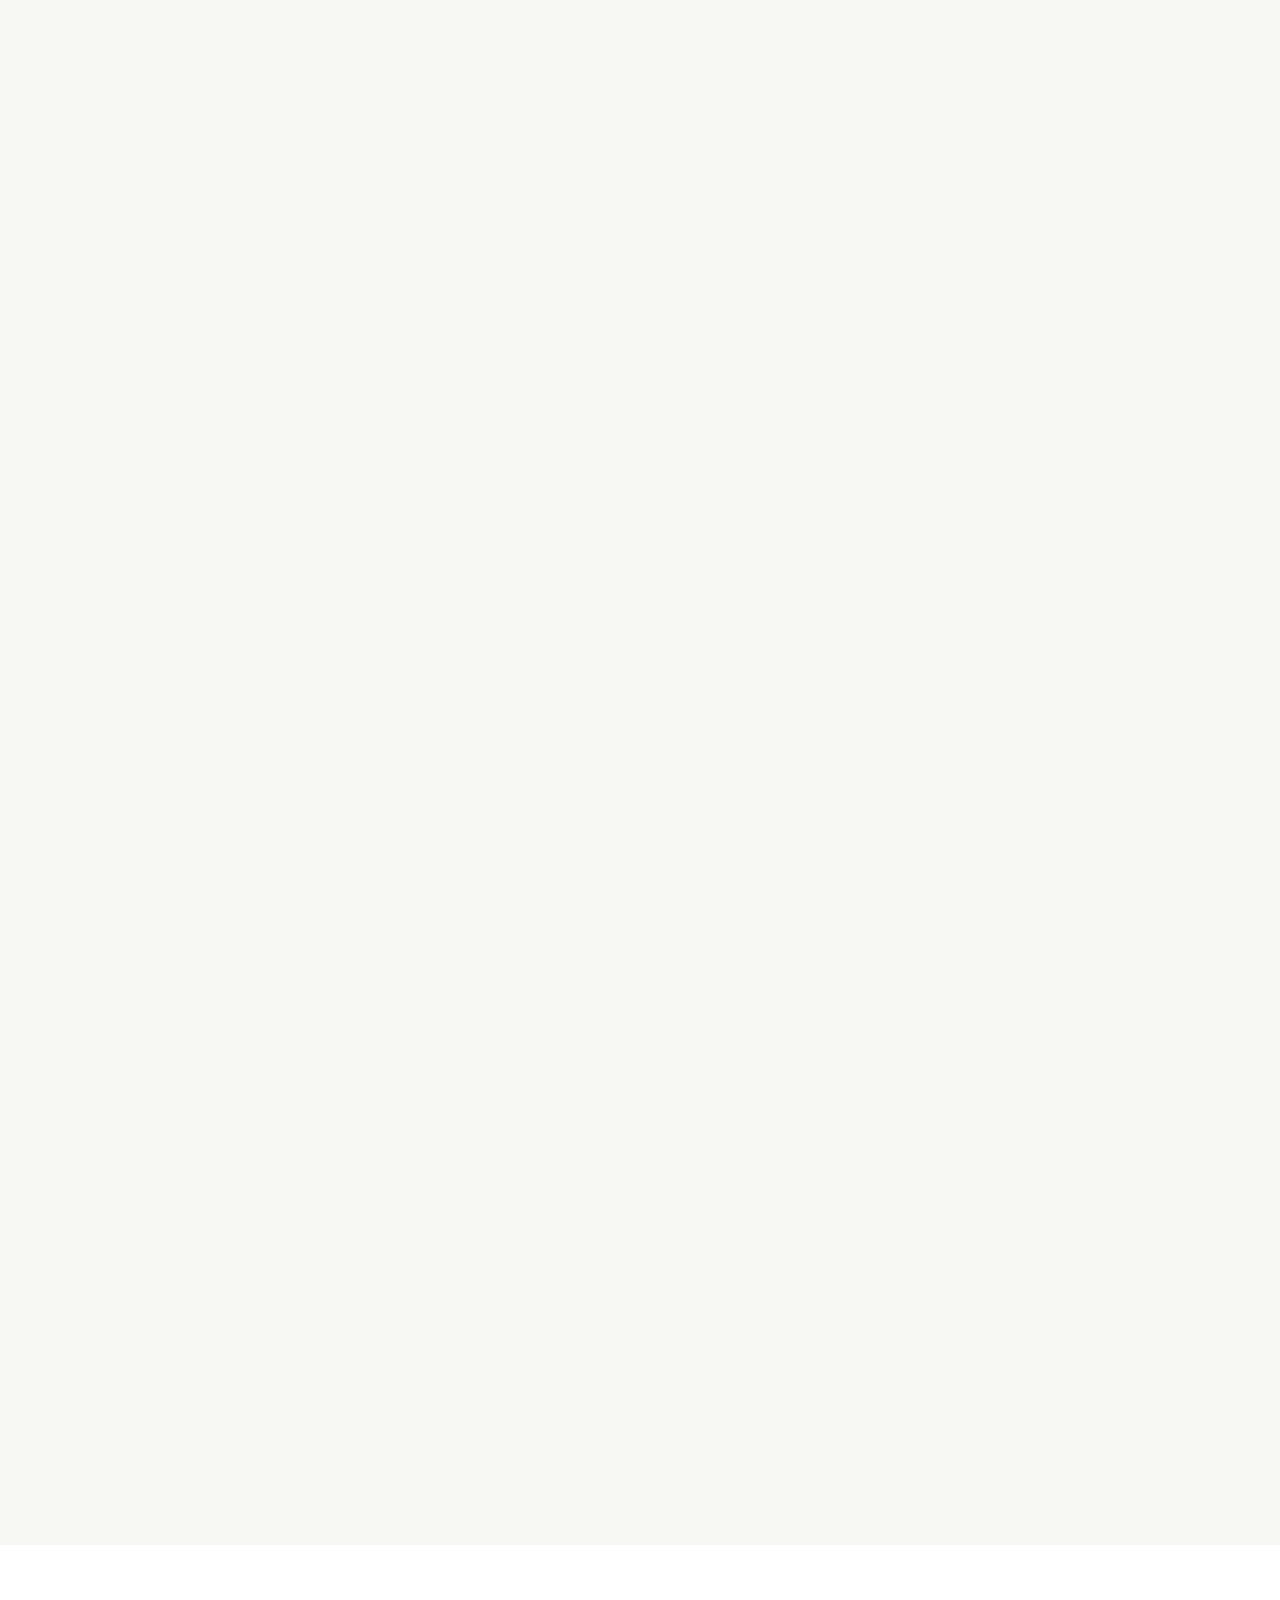
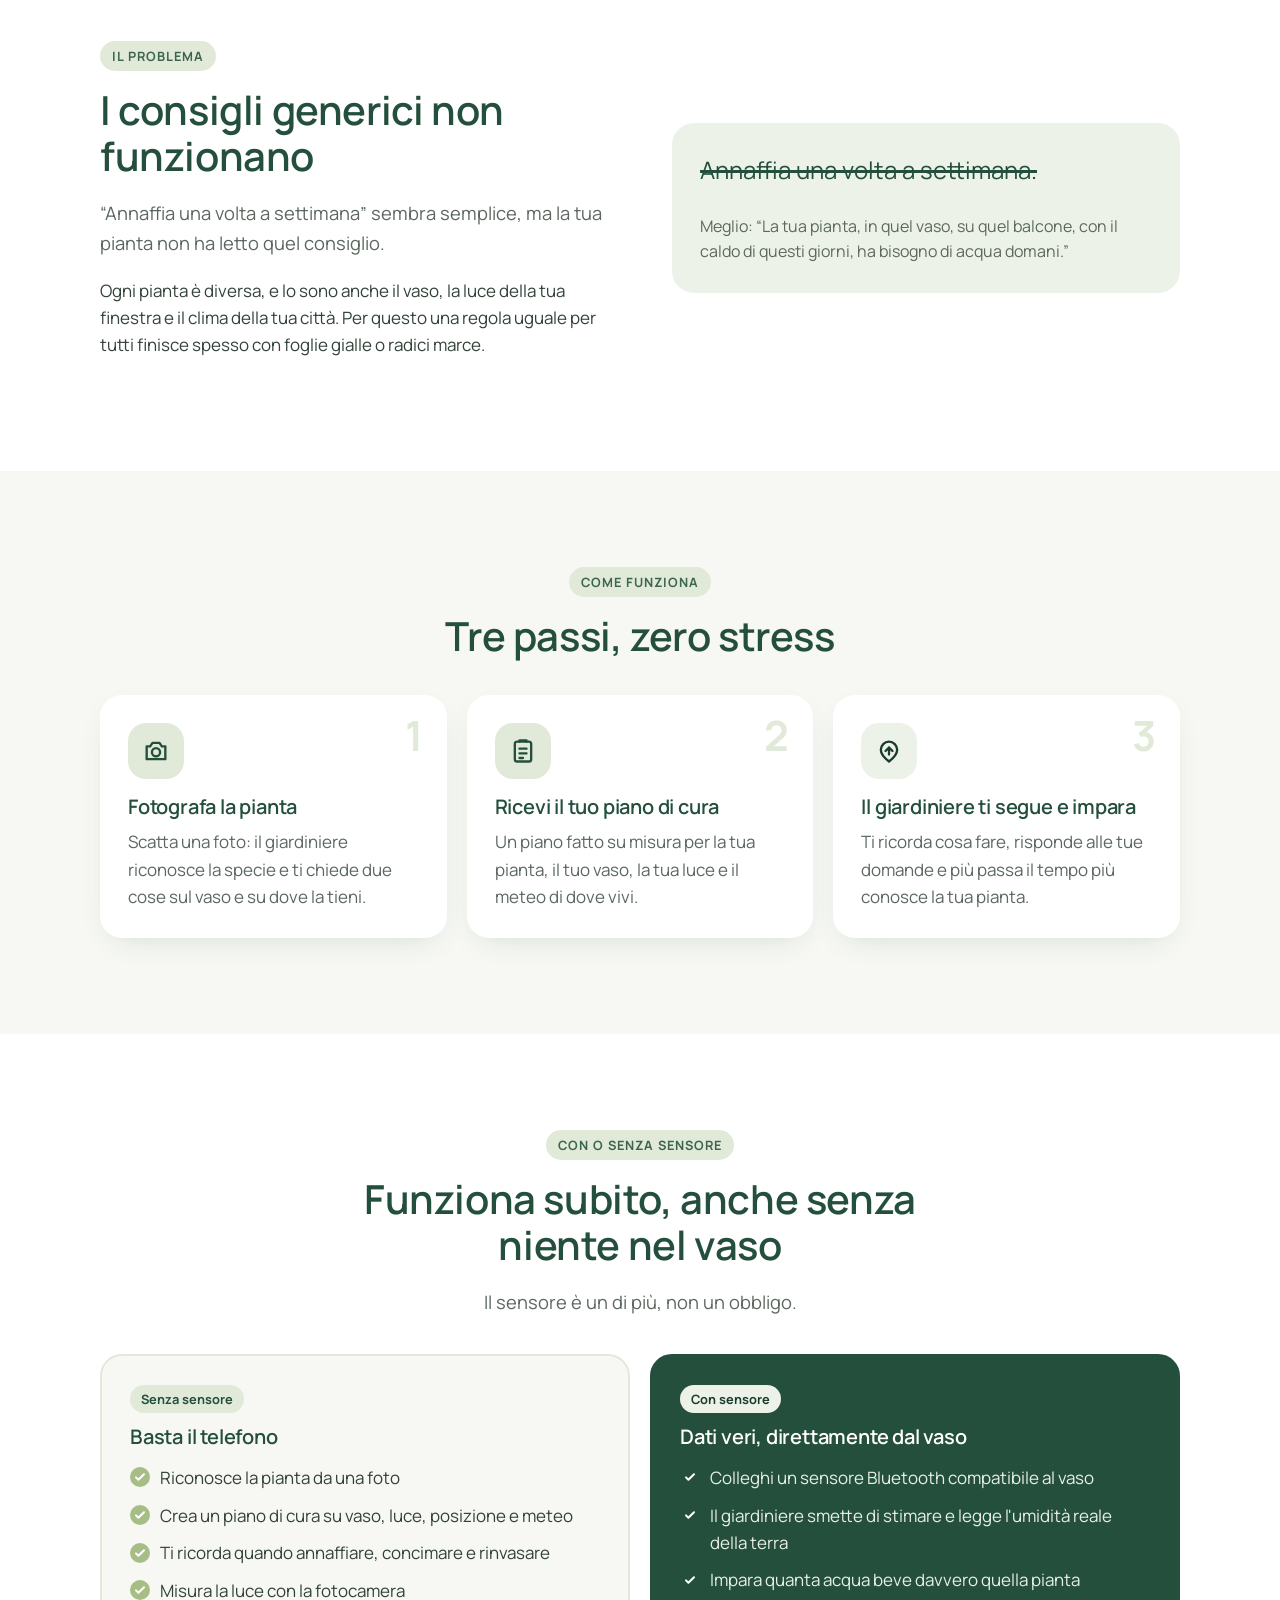
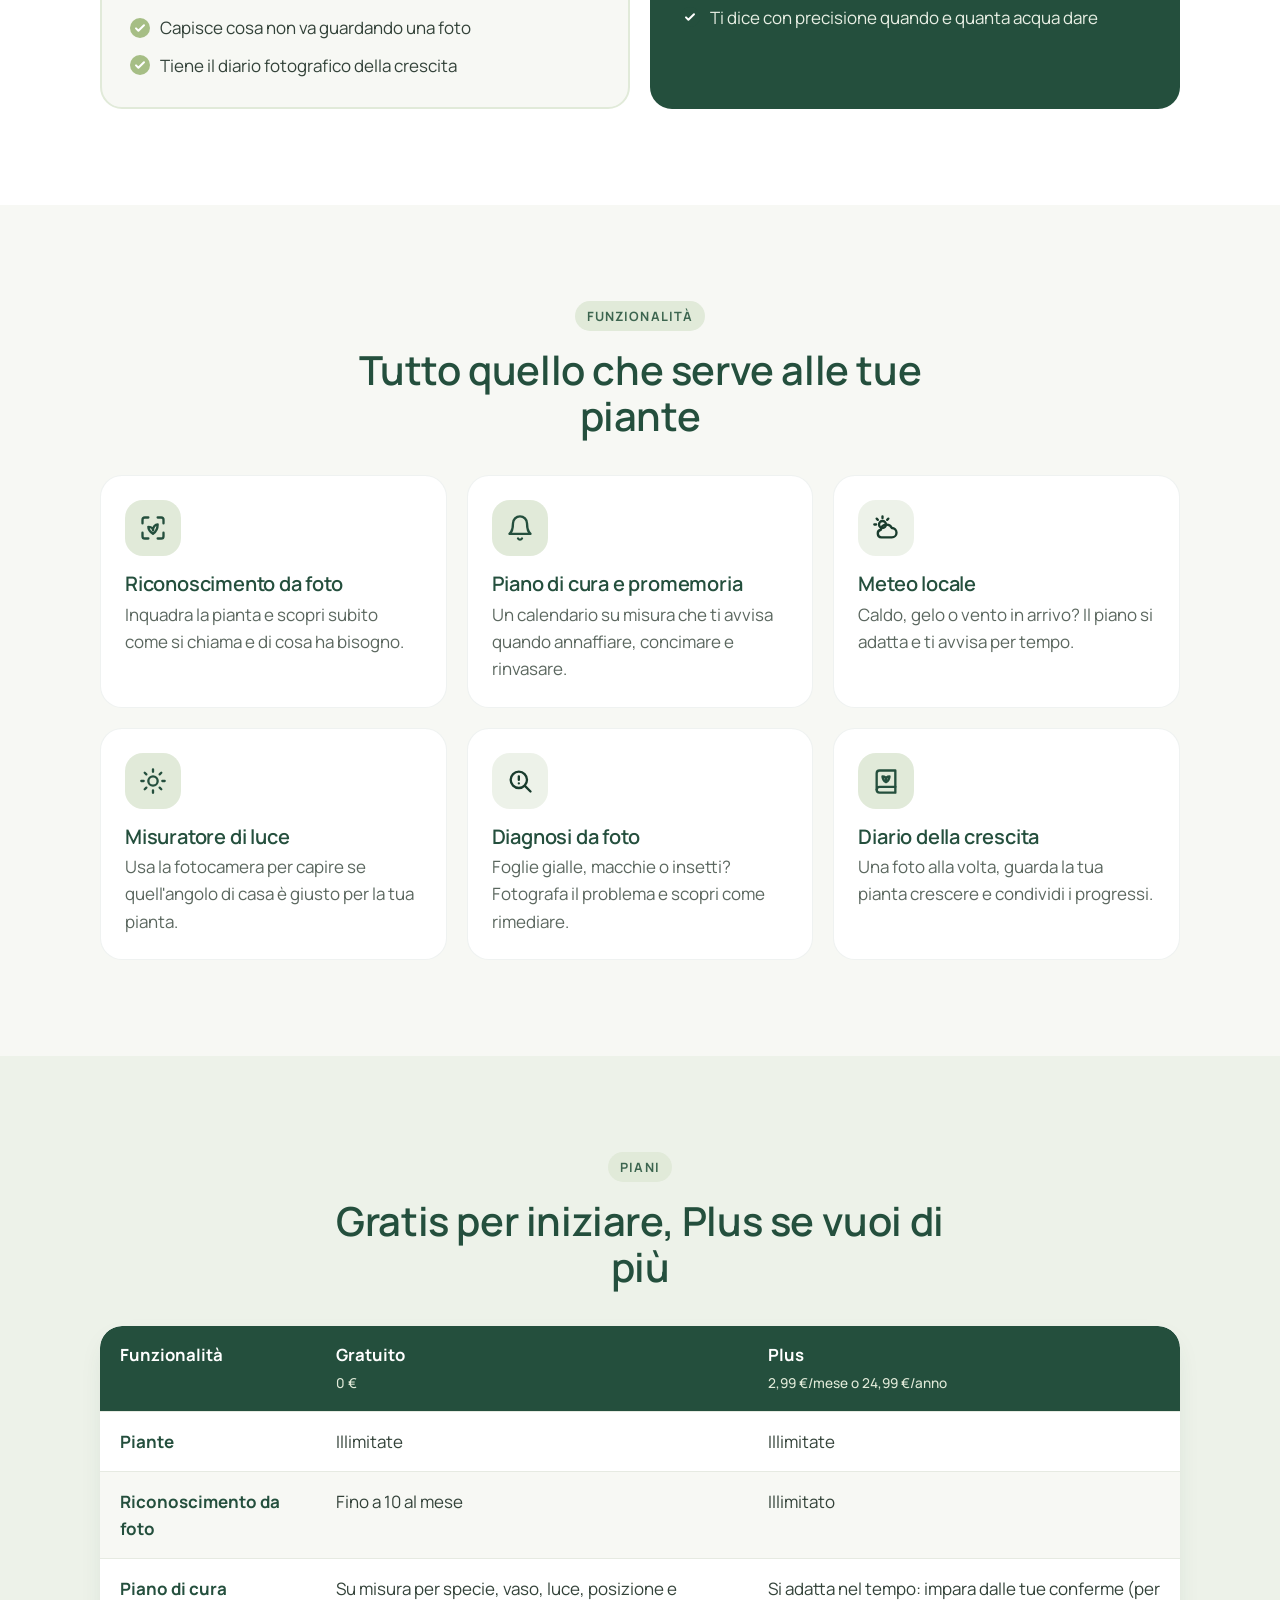
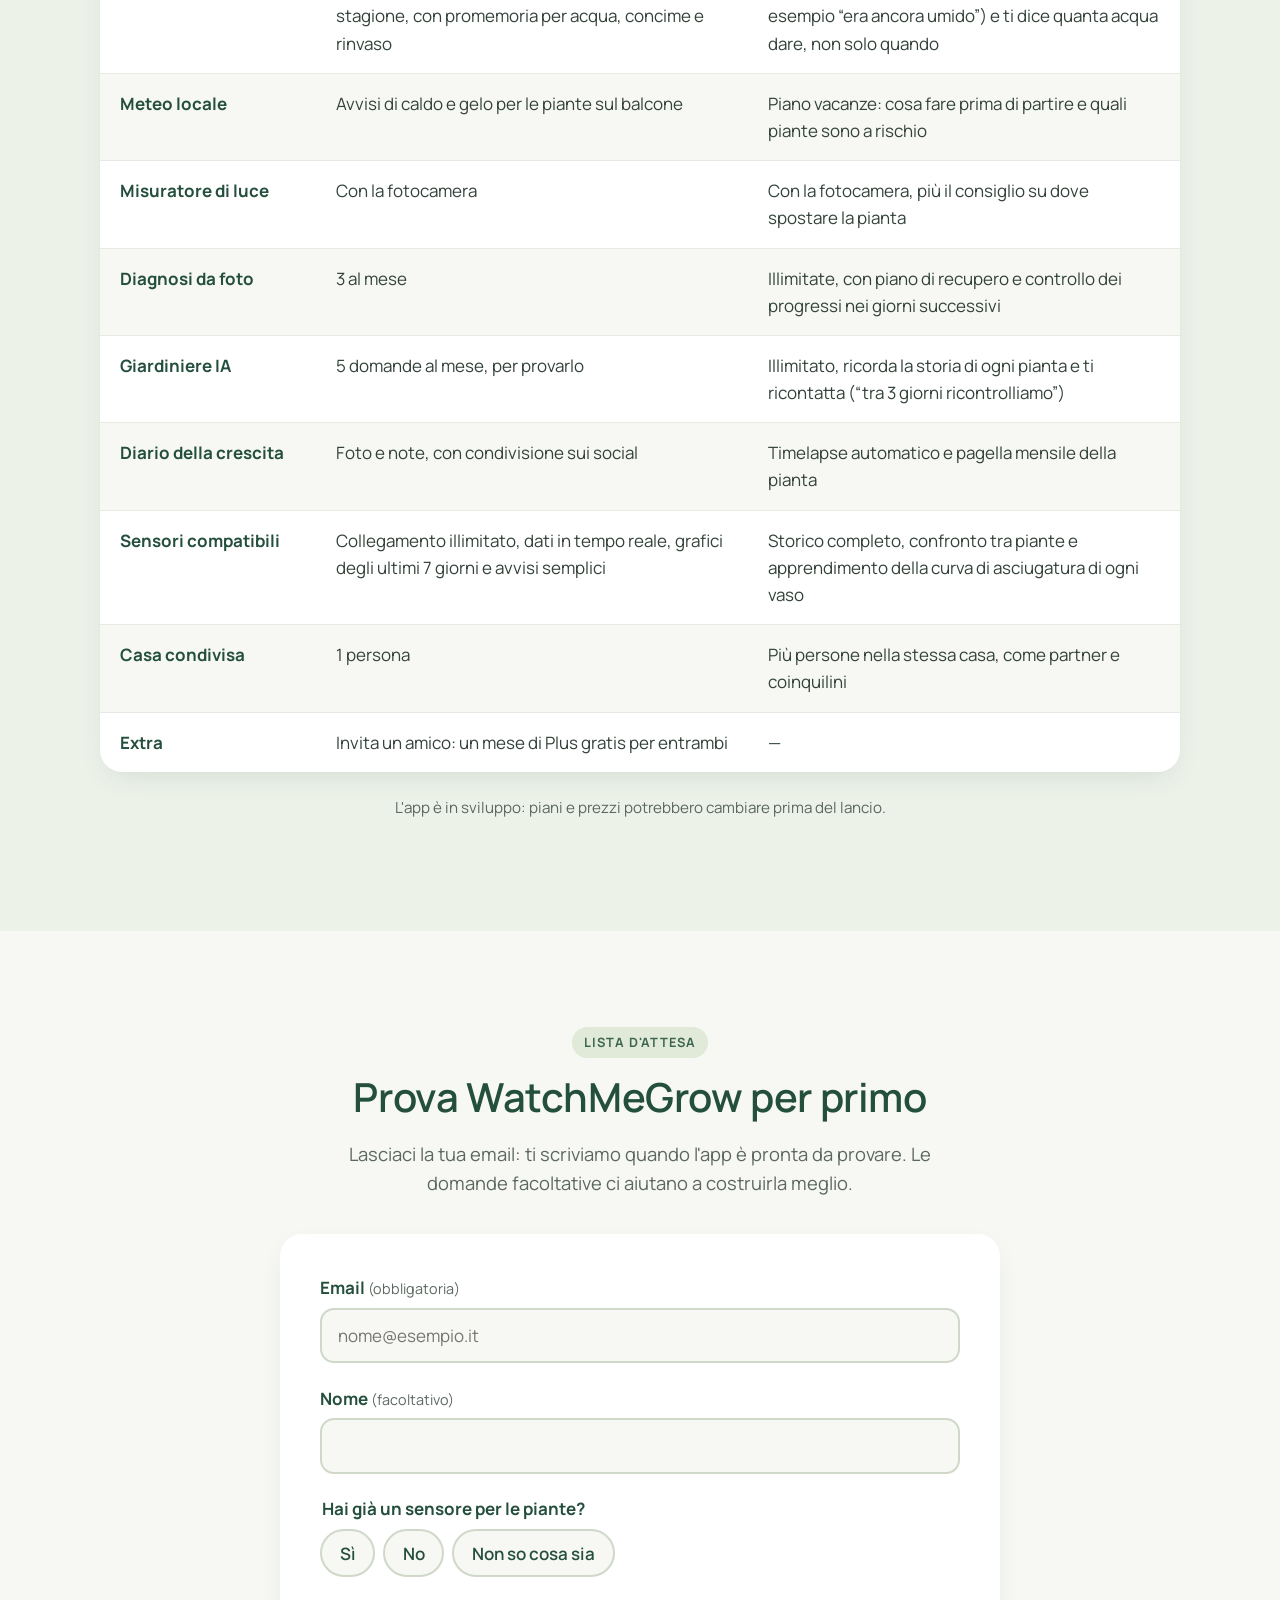
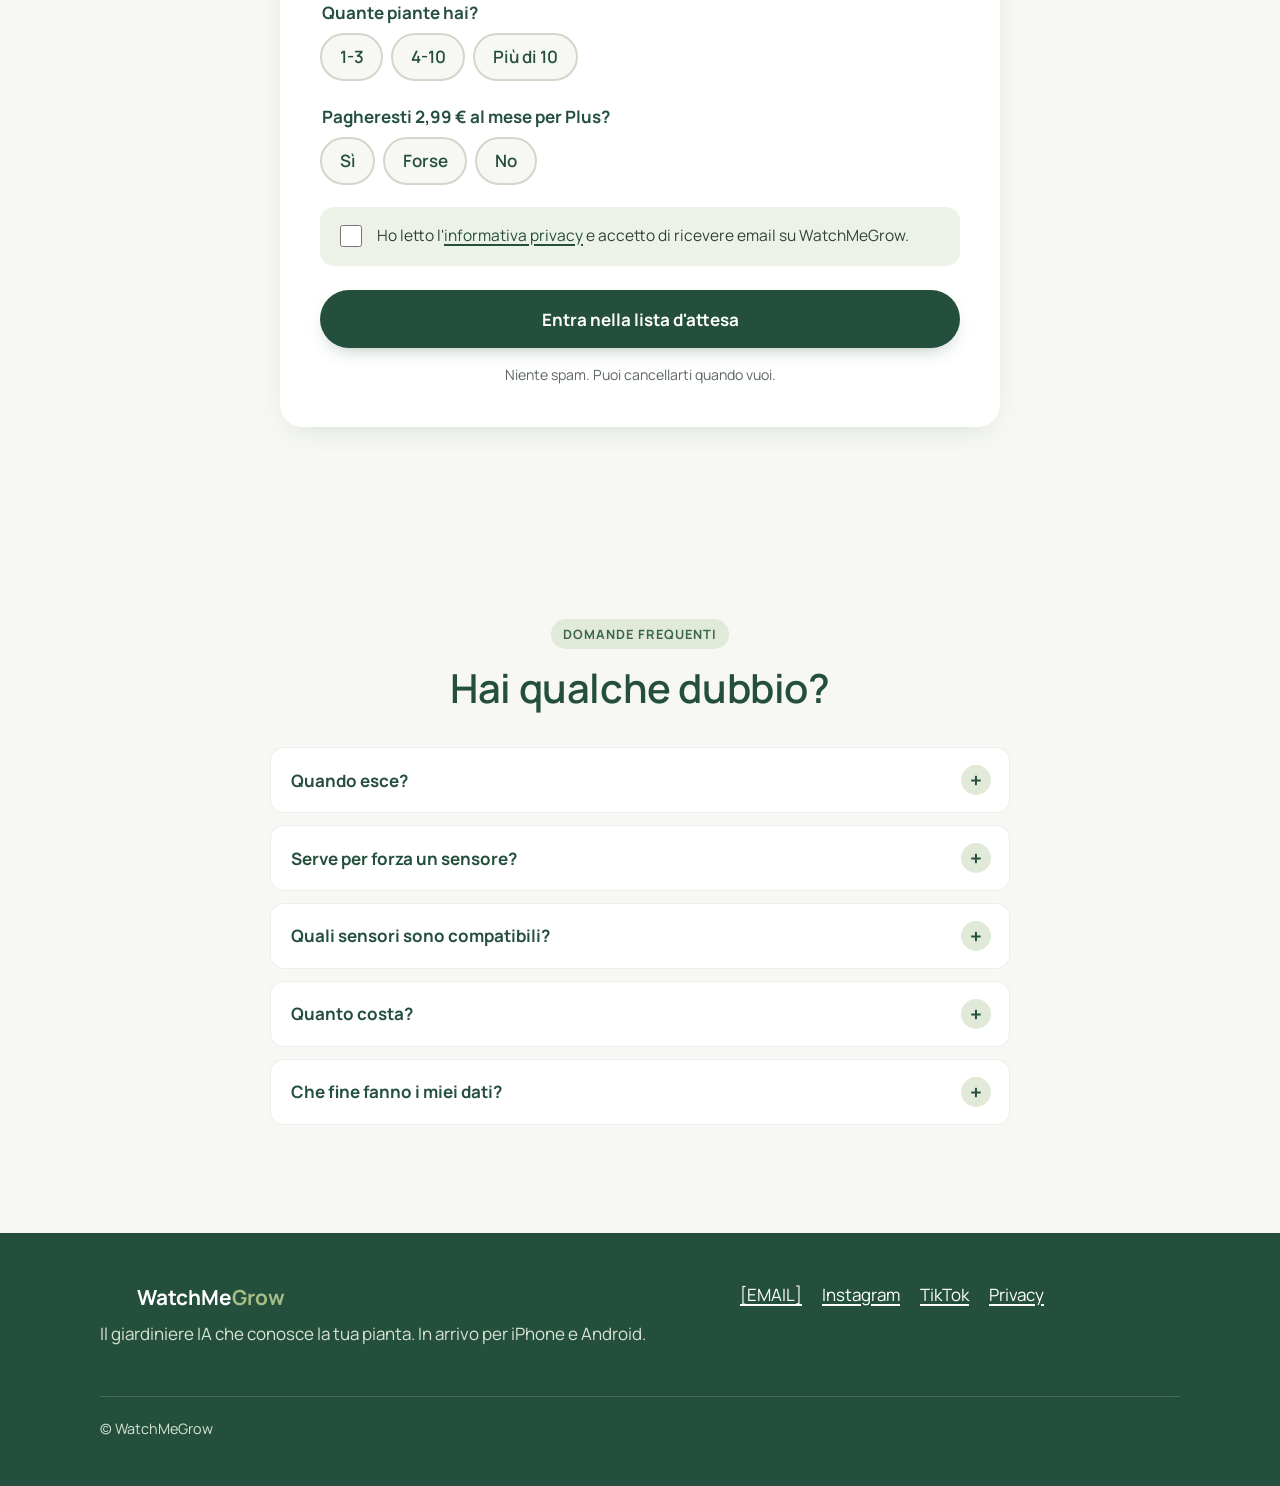
==== commit 874534f5: "Add hero section with scroll animations and reveal effects" ====
--- a/index.html
+++ b/index.html
@@ -47,8 +47,13 @@
 
   <main id="contenuto">
     <!-- 1. Hero -->
-    <section class="hero" aria-labelledby="hero-title">
-      <div class="wrap">
+    <section class="hero" id="hero" aria-labelledby="hero-title">
+      <div class="hero-stage">
+        <div class="hero-bg" aria-hidden="true">
+          <span class="blob blob-a" style="--shift: -110px"></span>
+          <span class="blob blob-b" style="--shift: -200px"></span>
+        </div>
+
         <div class="hero-copy">
           <span class="eyebrow">App in arrivo per iPhone e Android</span>
           <h1 id="hero-title">Il giardiniere che conosce la tua pianta</h1>
@@ -57,8 +62,33 @@
           <p class="hero-note">Gratis, senza impegno. Chi si iscrive prova l'app per primo.</p>
         </div>
 
-        <div class="hero-visual">
-          <div class="hero-blob" aria-hidden="true"></div>
+        <div class="hero-show">
+          <svg class="hero-figure" viewBox="-40 -420 336 650" role="img" aria-label="Il simbolo WatchMeGrow: la W fa da radici a una pianta che cresce.">
+            <defs>
+              <g id="leaf-shape">
+                <path d="M0 0Q4-12 0-24" stroke="#244f3d" stroke-width="3.5" stroke-linecap="round" fill="none"/>
+                <path d="M0-20C-30-36-34-68 0-100C34-68 30-36 0-20Z" fill="currentColor"/>
+                <path d="M0-28V-82" stroke="#fff" stroke-opacity=".35" stroke-width="2" stroke-linecap="round" fill="none"/>
+              </g>
+            </defs>
+            <g class="leaves">
+              <g class="leaf" data-t="0.14" data-rot="-70" data-size="0.8"><use class="leaf-in" href="#leaf-shape" style="color:#54745a"/></g>
+              <g class="leaf" data-t="0.22" data-rot="68" data-size="0.9"><use class="leaf-in" href="#leaf-shape" style="color:#7e9d6c"/></g>
+              <g class="leaf" data-t="0.31" data-rot="-62" data-size="1"><use class="leaf-in" href="#leaf-shape" style="color:#54745a"/></g>
+              <g class="leaf" data-t="0.4" data-rot="60" data-size="1.05"><use class="leaf-in" href="#leaf-shape" style="color:#7e9d6c"/></g>
+              <g class="leaf" data-t="0.5" data-rot="-55" data-size="1"><use class="leaf-in" href="#leaf-shape" style="color:#7e9d6c"/></g>
+              <g class="leaf" data-t="0.59" data-rot="52" data-size="1"><use class="leaf-in" href="#leaf-shape" style="color:#54745a"/></g>
+              <g class="leaf" data-t="0.68" data-rot="-48" data-size="0.9"><use class="leaf-in" href="#leaf-shape" style="color:#a6be85"/></g>
+              <g class="leaf" data-t="0.76" data-rot="45" data-size="0.85"><use class="leaf-in" href="#leaf-shape" style="color:#7e9d6c"/></g>
+              <g class="leaf" data-t="0.85" data-rot="-35" data-size="0.7"><use class="leaf-in" href="#leaf-shape" style="color:#a6be85"/></g>
+              <g class="leaf" data-t="0.92" data-rot="32" data-size="0.6"><use class="leaf-in" href="#leaf-shape" style="color:#54745a"/></g>
+              <g class="leaf" data-t="1" data-rot="0" data-size="0.8"><use class="leaf-in" href="#leaf-shape" style="color:#7e9d6c"/></g>
+            </g>
+            <path class="stem" pathLength="1" d="M130 110C128 40 146-10 134-80C124-140 118-200 130-250C136-280 132-310 128-332" fill="none" stroke="#244f3d" stroke-width="8" stroke-linecap="round"/>
+            <g fill="#244F3D"><path d="M24 78H58L86 164L113 94Q117 82 130 82Q143 82 147 94L172 164L198 78H232L189 198Q185 210 172 210Q159 210 155 198L130 129L104 198Q100 210 86 210Q72 210 68 198Z"/><path d="M194 58C190 34 205 21 231 24C235 49 220 62 194 58Z"/></g>
+          </svg>
+
+          <div class="phone-wrap">
           <div class="phone" role="img" aria-label="Anteprima dell'app WatchMeGrow: la scheda di una Monstera con i prossimi promemoria e un messaggio del giardiniere IA che dice di tenerla d'occhio per tre giorni.">
             <div class="phone-screen" aria-hidden="true">
               <div class="app-top">
@@ -88,7 +118,15 @@
               </div>
             </div>
           </div>
-        </div>
+          </div>
+        </div>
+
+        <ul class="balloons">
+          <li class="balloon" data-start="0.5"><span class="b-ico" aria-hidden="true">📷</span><span><b>Riconosce la pianta</b> da una semplice foto.</span></li>
+          <li class="balloon" data-start="0.6"><span class="b-ico" aria-hidden="true">📋</span><span><b>Piano di cura su misura</b> per vaso, luce e meteo.</span></li>
+          <li class="balloon" data-start="0.7"><span class="b-ico" aria-hidden="true">💧</span><span><b>Ti ricorda cosa fare:</b> annaffiare, concimare, rinvasare.</span></li>
+          <li class="balloon" data-start="0.8"><span class="b-ico" aria-hidden="true">💬</span><span><b>Chiedi al giardiniere</b> e più passa il tempo, più conosce la tua pianta.</span></li>
+        </ul>
       </div>
     </section>
 
@@ -424,5 +462,7 @@
       <p class="footer-bottom">© WatchMeGrow</p>
     </div>
   </footer>
+  <script src="/hero.js" defer></script>
+  <script src="/reveal.js" defer></script>
 </body>
 </html>
--- a/styles.css
+++ b/styles.css
@@ -161,20 +161,202 @@
 .btn-block { width: 100%; }
 
 /* ---------- Hero ---------- */
-.hero { padding: 2.5rem 0 3.5rem; overflow: hidden; }
-.hero .wrap { display: grid; gap: 2.5rem; align-items: center; }
-.hero-copy .lead { font-size: 1.2rem; max-width: 34ch; }
-.hero-note { font-size: 0.95rem; color: var(--muted); margin-top: 1rem; }
-.hero-visual { position: relative; display: flex; justify-content: center; }
-.hero-blob {
-  position: absolute;
-  width: 115%;
-  max-width: 460px;
-  aspect-ratio: 1;
+/* Base (senza JS o con movimento ridotto): sequenza statica nello stato finale.
+   Con JS la classe .hero--scrub trasforma l'hero in una scena a scorrimento. */
+.hero { padding: 0; }
+.hero-stage { position: relative; overflow: hidden; padding: 2.5rem 0 1rem; }
+.hero-bg { display: none; }
+.hero-copy { text-align: center; padding: 0 1.25rem 2rem; }
+.hero-copy .lead { font-size: 1.2rem; max-width: 34ch; margin-inline: auto; }
+.hero-note { font-size: 0.95rem; color: var(--muted); margin-top: 1rem; margin-bottom: 0; }
+.hero-show {
+  display: flex;
+  flex-wrap: wrap;
+  align-items: center;
+  justify-content: center;
+  gap: 2rem;
+  padding: 0 1.25rem;
+}
+.hero-figure { width: min(300px, 70vw); height: auto; aspect-ratio: 336 / 650; overflow: visible; }
+.phone-wrap { position: relative; }
+.balloons {
+  list-style: none;
+  margin: 0 auto;
+  padding: 2rem 1.25rem 3rem;
+  max-width: var(--wrap);
+  display: grid;
+  gap: 0.75rem;
+  grid-template-columns: repeat(auto-fit, minmax(230px, 1fr));
+}
+.balloon {
+  display: flex;
+  align-items: center;
+  gap: 0.7rem;
+  background: var(--white);
+  border: 1px solid var(--sage-light);
+  border-radius: 18px;
+  padding: 0.7rem 0.95rem;
+  font-size: 0.92rem;
+  line-height: 1.4;
+  color: var(--text);
+  box-shadow: var(--shadow);
+}
+.balloon b { color: var(--forest); }
+.b-ico {
+  flex-shrink: 0;
+  width: 34px; height: 34px;
+  display: grid; place-items: center;
+  border-radius: 12px;
+  background: var(--sage-light);
+  font-size: 1.1rem;
+}
+
+/* Scena a scorrimento: il box è alto più dello schermo, la scena resta fissa e le variabili
+   (--copy, --move, --show, --grow, --in, --out, --v) arrivano da hero.js in base allo scroll. */
+.hero--scrub { height: 520vh; height: 520svh; --hdr: 65px; --lift: 0px; }
+.hero--scrub .hero-stage {
+  position: sticky;
+  top: var(--hdr);
+  height: calc(100vh - var(--hdr));
+  height: calc(100svh - var(--hdr));
+  padding: 0;
+}
+.hero--scrub .hero-bg { display: block; position: absolute; inset: 0; pointer-events: none; }
+.blob {
+  position: absolute;
+  border-radius: 50%;
   background: radial-gradient(circle at 40% 40%, var(--sage-light), transparent 68%);
-  border-radius: 50%;
-  top: 50%; left: 50%;
-  transform: translate(-50%, -50%);
+  transform: translateY(calc(var(--p, 0) * var(--shift)));
+}
+.blob-a { width: 60vmax; height: 60vmax; left: -15vmax; top: 30%; }
+.blob-b { width: 45vmax; height: 45vmax; right: -12vmax; top: 55%; opacity: 0.8; }
+
+.hero--scrub .hero-copy {
+  position: absolute;
+  left: 0; right: 0; top: 0;
+  padding: clamp(1rem, 4vh, 2.5rem) 1.25rem 0;
+  display: flex;
+  flex-direction: column;
+  align-items: center;
+  opacity: calc(1 - var(--copy, 0));
+  transform: translateY(calc(var(--copy, 0) * -70px));
+}
+.hero--scrub .hero-copy h1 { font-size: clamp(1.9rem, min(7.5vw, 6.4vh), 3.6rem); max-width: 18ch; }
+.hero--scrub .hero-copy .lead { font-size: clamp(1rem, 2.4vh, 1.2rem); }
+@media (max-height: 700px) { .hero--scrub .hero-note { display: none; } }
+
+.hero--scrub .hero-show { position: absolute; inset: 0; display: block; padding: 0; pointer-events: none; }
+.hero--scrub .hero-figure {
+  position: absolute;
+  bottom: calc(3% + var(--move, 0) * (var(--fig-bottom, 0px) - 3%));
+  left: calc(50% - var(--move, 0) * 23%);
+  width: var(--fig-w, 40vmin);
+  transform: translateX(-50%) scale(calc(var(--s0, 1.2) - (var(--s0, 1.2) - 1) * var(--move, 0)));
+  transform-origin: 50% 100%;
+}
+.hero--scrub .stem { stroke-dasharray: 1 2; stroke-dashoffset: calc(1 - var(--grow, 0)); }
+.hero--scrub .leaf-in { transform: scale(var(--v, 0)); }
+
+.hero--scrub .phone-wrap {
+  position: absolute;
+  left: 73%;
+  top: calc(100% - var(--lift) - var(--gap, 12px) - var(--ph, 520px));
+  width: var(--pw, 270px);
+  height: var(--ph, 520px);
+  margin: 0 0 0 calc(var(--pw, 270px) / -2);
+  opacity: var(--show, 0);
+  transform: translateX(calc((1 - var(--show, 0)) * 70px));
+}
+.hero--scrub .phone {
+  position: absolute;
+  left: 0; top: 0;
+  transform: scale(var(--phone-s, 1));
+  transform-origin: 0 0;
+}
+
+/* Un solo fumetto con tutte le funzioni: le righe compaiono una dopo l'altra mentre scorri */
+.hero--scrub .balloons {
+  position: absolute;
+  left: 1rem; right: 1rem;
+  bottom: 0.75rem;
+  display: flex;
+  flex-direction: column;
+  padding: 0;
+  max-width: none;
+  pointer-events: none;
+}
+.hero--scrub .balloon { opacity: var(--in, 0); }
+
+@media (max-width: 899px) {
+  .hero--scrub .balloons {
+    gap: 0.4rem;
+    padding: 0.75rem 0.9rem;
+    background: var(--white);
+    border: 1px solid var(--sage-light);
+    border-radius: 20px;
+    box-shadow: var(--shadow);
+    opacity: var(--bubble, 0);
+    transform: translateY(calc((1 - var(--bubble, 0)) * 16px));
+  }
+  /* Codina che punta al telefono */
+  .hero--scrub .balloons::before {
+    content: "";
+    position: absolute;
+    left: 73%; top: -7px;
+    width: 12px; height: 12px;
+    margin-left: -6px;
+    background: var(--white);
+    border-left: 1px solid var(--sage-light);
+    border-top: 1px solid var(--sage-light);
+    transform: rotate(45deg);
+  }
+  .hero--scrub .balloon {
+    padding: 0;
+    background: none;
+    border: 0;
+    box-shadow: none;
+    border-radius: 0;
+    font-size: 0.8rem;
+    line-height: 1.3;
+    gap: 0.6rem;
+    transform: translateX(calc((1 - var(--in, 0)) * -10px));
+  }
+  .hero--scrub .b-ico { width: 26px; height: 26px; font-size: 0.9rem; border-radius: 9px; }
+}
+
+/* Tablet e desktop: i balloon si dispongono a destra del telefono */
+@media (min-width: 900px) {
+  .hero--scrub { --lift: 0px; }
+  .hero--scrub .hero-figure { left: calc(50% - var(--move, 0) * 22%); }
+  .hero--scrub .phone-wrap { left: 60%; top: 50%; margin-top: calc(var(--ph, 520px) / -2); }
+  .hero--scrub .balloons {
+    left: calc(60% + var(--pw, 300px) / 2 + 20px);
+    right: auto;
+    bottom: auto;
+    top: 50%;
+    width: 220px;
+    transform: translateY(-50%);
+    gap: 0.75rem;
+  }
+  .hero--scrub .balloon {
+    padding: 0.7rem 0.95rem;
+    font-size: 0.92rem;
+    line-height: 1.4;
+    gap: 0.7rem;
+    transform: translateY(calc((1 - var(--in, 0)) * 16px)) scale(calc(0.94 + 0.06 * var(--in, 0)));
+  }
+  .hero--scrub .b-ico { width: 34px; height: 34px; font-size: 1.1rem; border-radius: 12px; }
+  .hero--scrub .balloon::before {
+    content: "";
+    position: absolute;
+    left: -7px; top: 50%;
+    width: 12px; height: 12px;
+    margin-top: -6px;
+    background: var(--white);
+    border-left: 1px solid var(--sage-light);
+    border-bottom: 1px solid var(--sage-light);
+    transform: rotate(45deg);
+  }
 }
 
 /* Smartphone disegnato in CSS */
@@ -538,10 +720,59 @@
 }
 @media (min-width: 900px) {
   section { padding: 6rem 0; }
-  .hero { padding: 4rem 0 5rem; }
-  .hero .wrap { grid-template-columns: 1.1fr 0.9fr; gap: 3rem; }
   .problem .wrap { grid-template-columns: 1fr 1fr; gap: 4rem; }
   .steps { grid-template-columns: repeat(3, 1fr); }
   .features { grid-template-columns: repeat(3, 1fr); gap: 1.25rem; }
   .phone { width: 300px; }
 }
+
+/* ---------- Animazioni d'ingresso (reveal.js) ---------- */
+/* Lo stato nascosto esiste solo se reveal.js ha marcato l'elemento: senza JS tutto è visibile. */
+[data-reveal] {
+  --ease: cubic-bezier(0.2, 0.7, 0.2, 1);
+  opacity: 0;
+  transform: translateY(26px);
+  transition: opacity 0.7s var(--ease) var(--d, 0ms), transform 0.7s var(--ease) var(--d, 0ms);
+}
+[data-reveal="pop"] { transform: translateY(22px) scale(0.95); }
+[data-reveal="fade"] { transform: none; }
+[data-reveal].is-in { opacity: 1; transform: none; }
+
+/* Dopo l'ingresso i ritardi spariscono, così gli hover rispondono subito. */
+[data-reveal].is-done { transition: transform 0.25s ease, box-shadow 0.25s ease; }
+.step.is-done:hover, .feature.is-done:hover { transform: translateY(-4px); }
+.step.is-done:hover { box-shadow: 0 16px 34px -14px rgba(36, 79, 61, 0.28); }
+.feature.is-done:hover { box-shadow: var(--shadow); }
+
+@media (min-width: 900px) {
+  [data-reveal="left"] { transform: translateX(-36px); }
+  [data-reveal="right"] { transform: translateX(36px); }
+  [data-reveal].is-in { transform: none; }
+}
+
+/* Dettagli dentro i blocchi: icone che "sbocciano", spunte che compaiono una a una, riga barrata che si disegna. */
+@keyframes pop-in {
+  0% { transform: scale(0.5); opacity: 0; }
+  65% { transform: scale(1.12); opacity: 1; }
+  100% { transform: scale(1); opacity: 1; }
+}
+[data-reveal] .icon, [data-reveal] .checklist li::before { opacity: 0; }
+[data-reveal].is-in .icon { animation: pop-in 0.55s var(--ease) calc(var(--d, 0ms) + 0.25s) both; }
+[data-reveal].is-in .checklist li::before { animation: pop-in 0.45s var(--ease) calc(var(--d, 0ms) + 0.35s + var(--i, 0) * 70ms) both; }
+
+[data-reveal] .checklist li { opacity: 0; transform: translateX(-10px); transition: opacity 0.5s ease, transform 0.5s var(--ease); }
+[data-reveal].is-in .checklist li { opacity: 1; transform: none; transition-delay: calc(var(--d, 0ms) + 0.3s + var(--i, 0) * 70ms); }
+
+.problem blockquote[data-reveal] s {
+  text-decoration: none;
+  background: linear-gradient(var(--accent), var(--accent)) 0 56% / 0% 3px no-repeat;
+  transition: background-size 0.8s var(--ease) 0.6s;
+}
+.problem blockquote[data-reveal].is-in s { background-size: 100% 3px; }
+
+[data-reveal] .pricing-table tbody tr { opacity: 0; transform: translateY(10px); transition: opacity 0.5s ease, transform 0.5s var(--ease); }
+[data-reveal].is-in .pricing-table tbody tr { opacity: 1; transform: none; transition-delay: calc(0.2s + var(--i, 0) * 60ms); }
+
+/* FAQ: la risposta scende dolcemente all'apertura */
+@keyframes faq-open { from { opacity: 0; transform: translateY(-6px); } to { opacity: 1; transform: none; } }
+.faq details[open] > div { animation: faq-open 0.35s ease; }
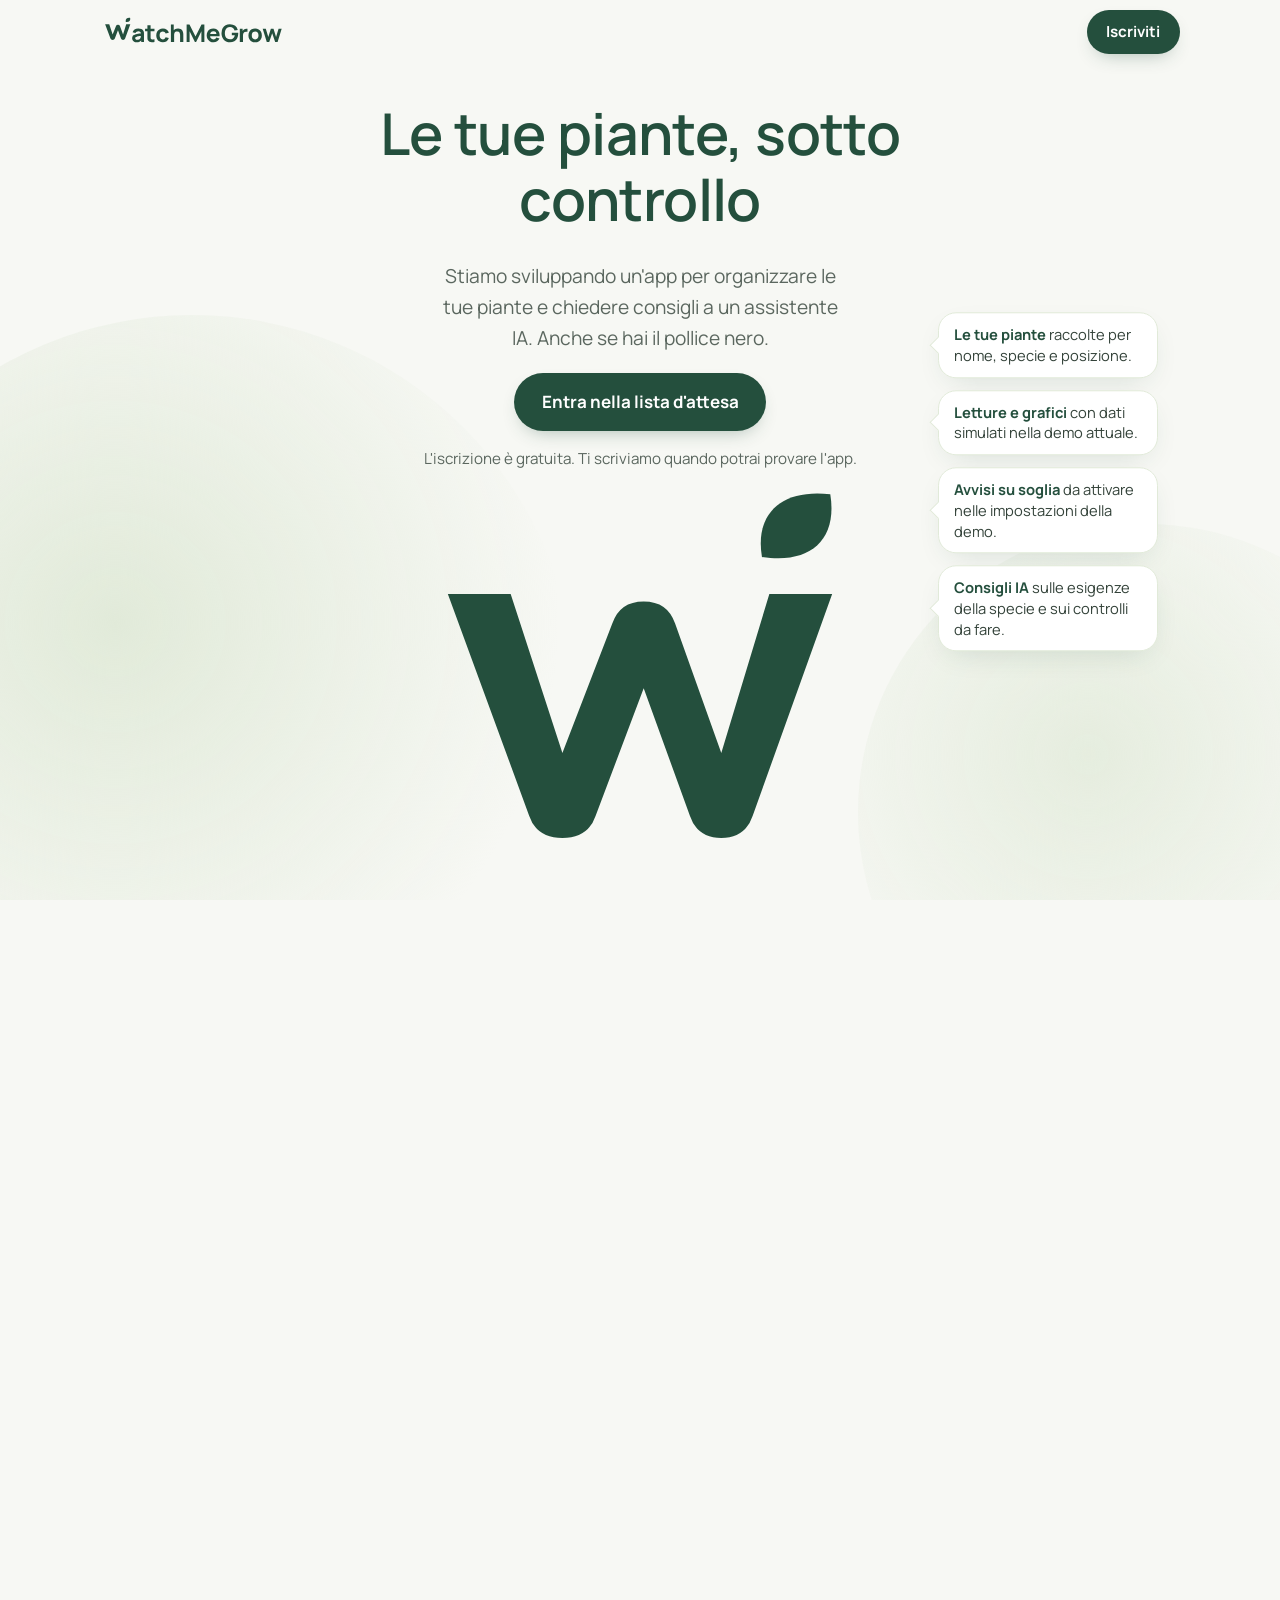
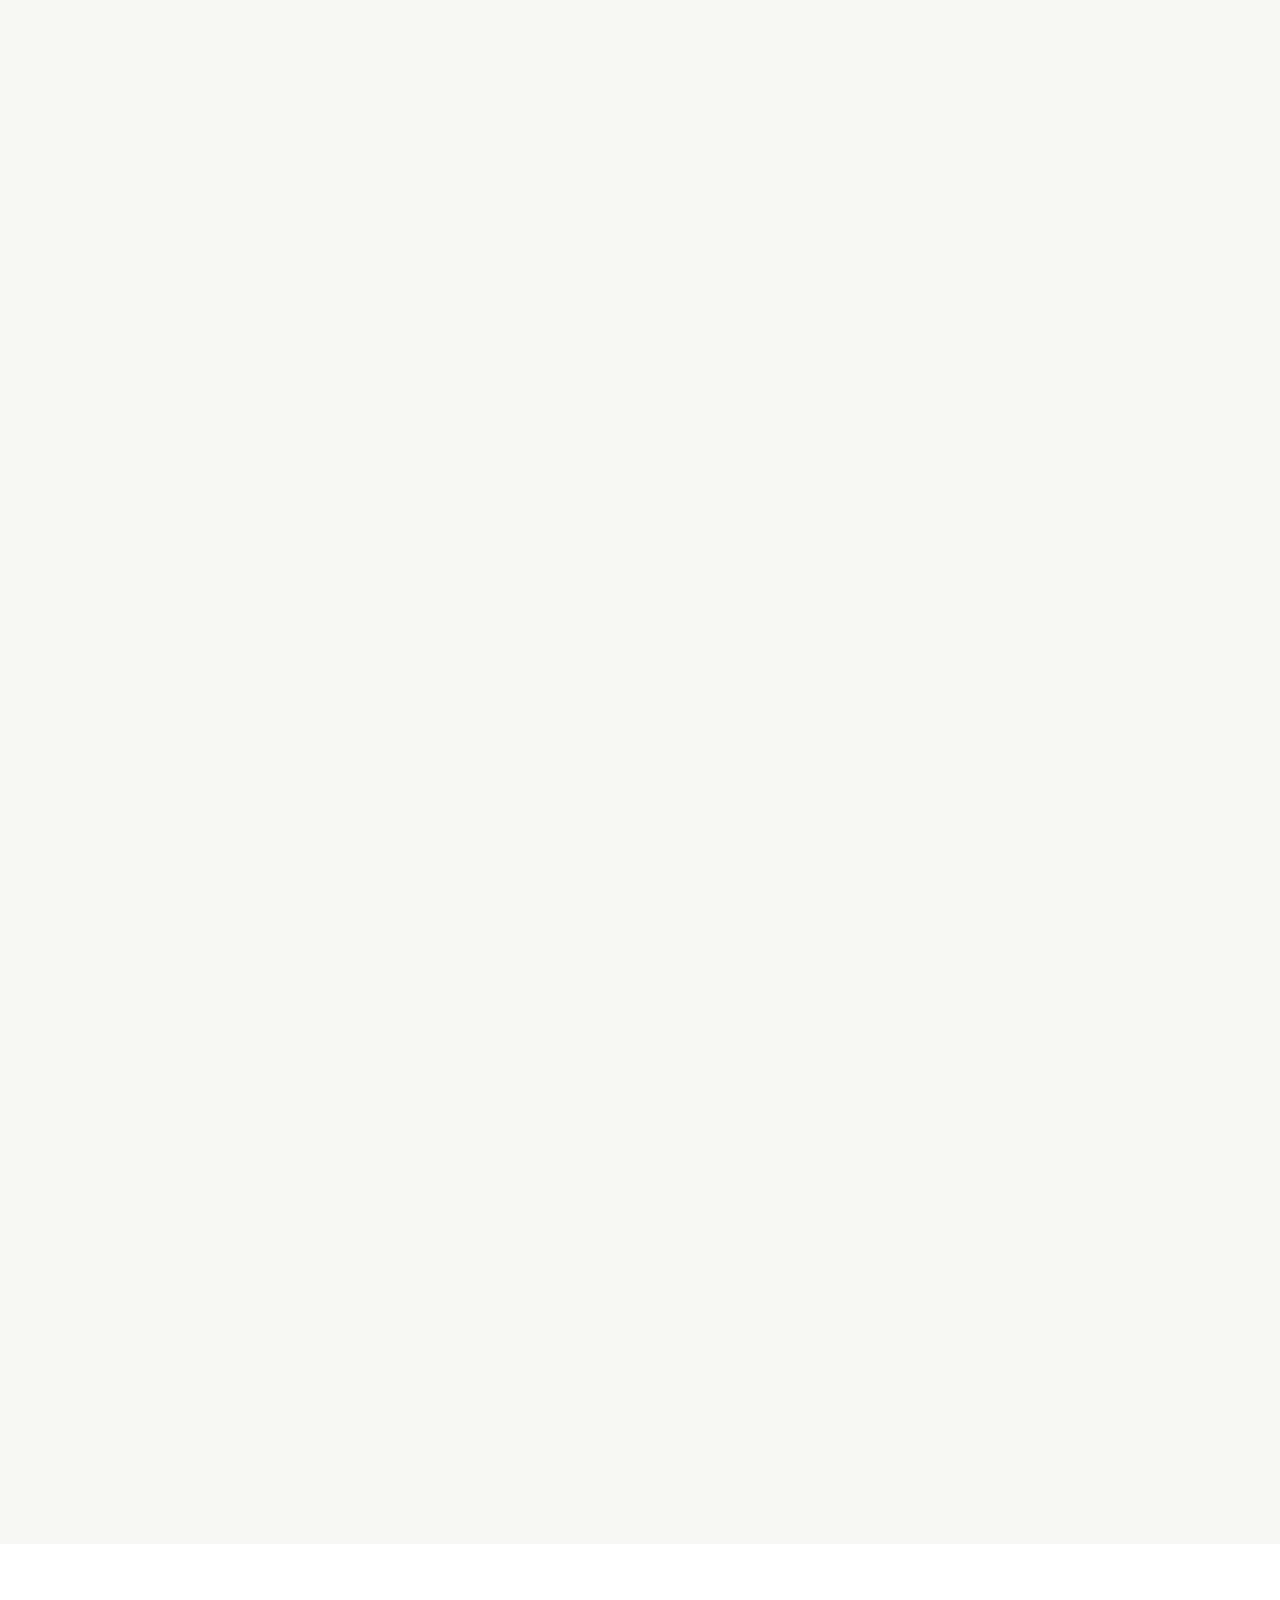
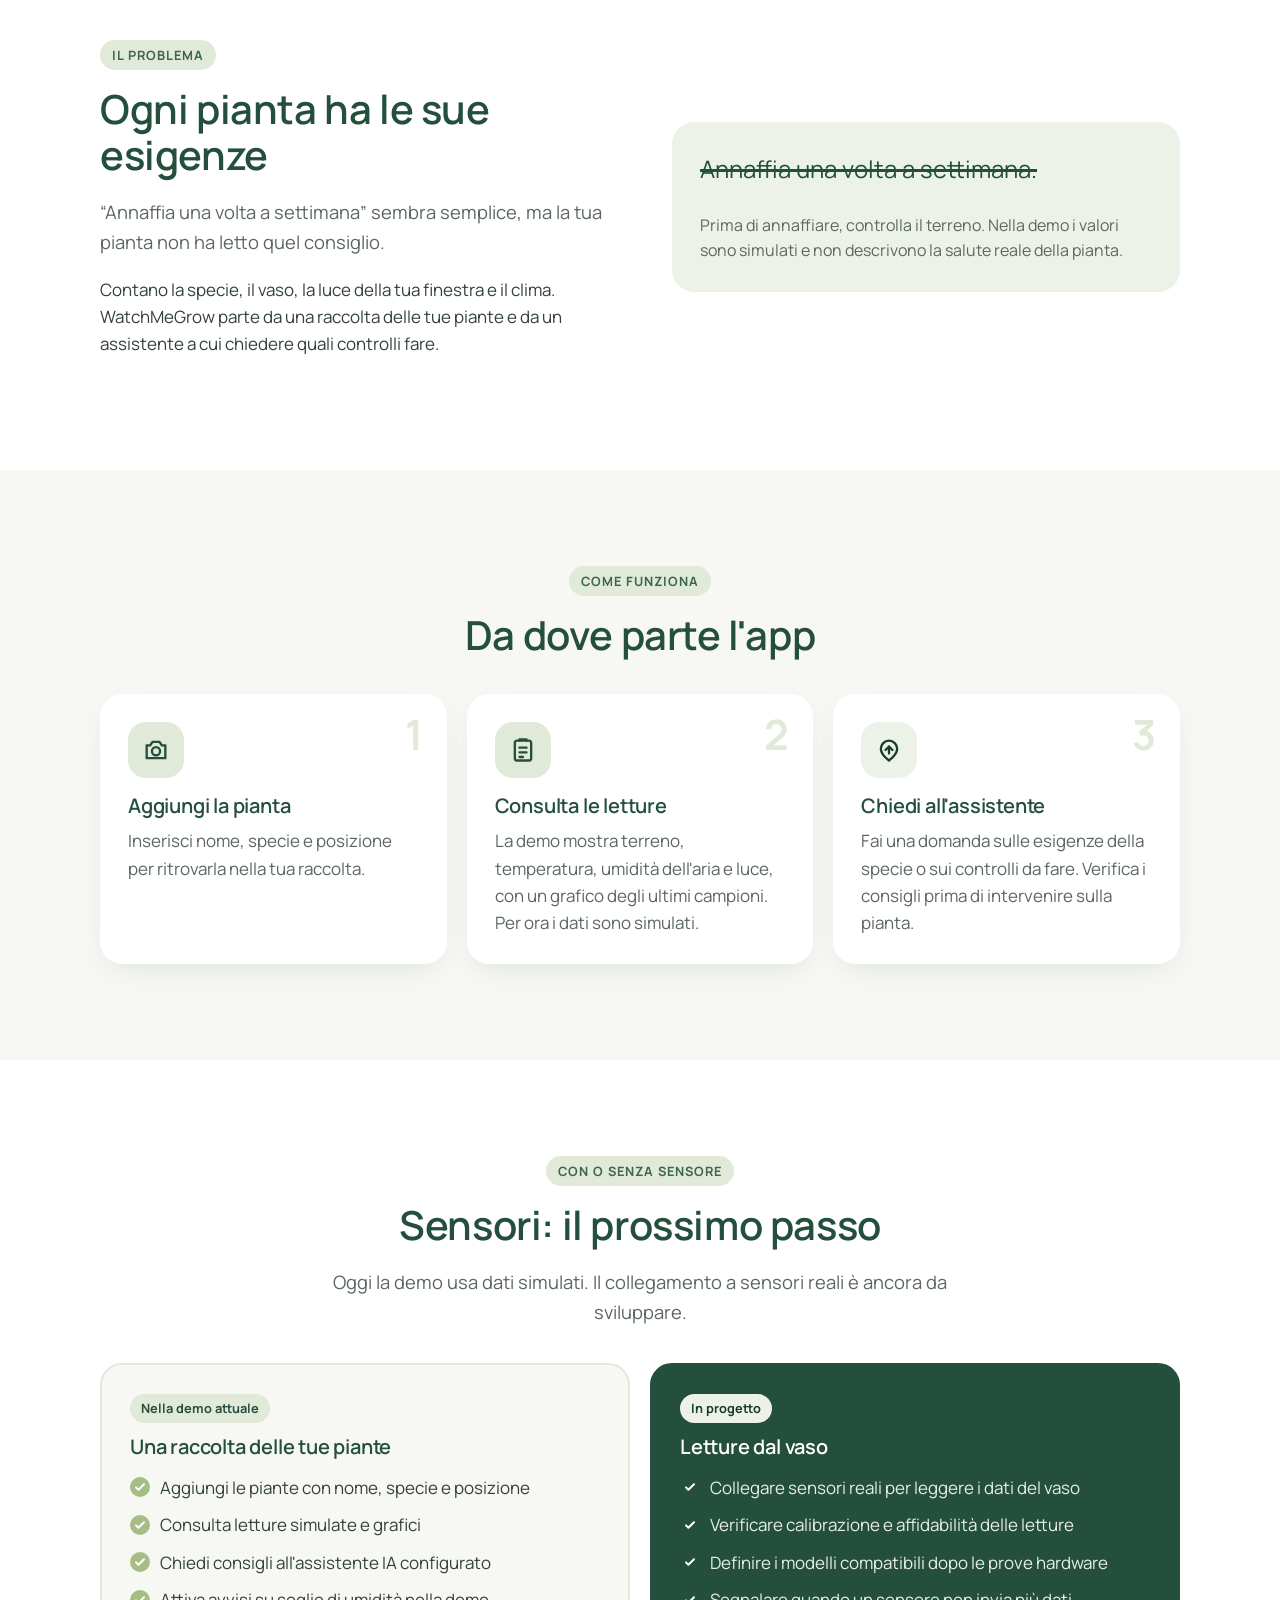
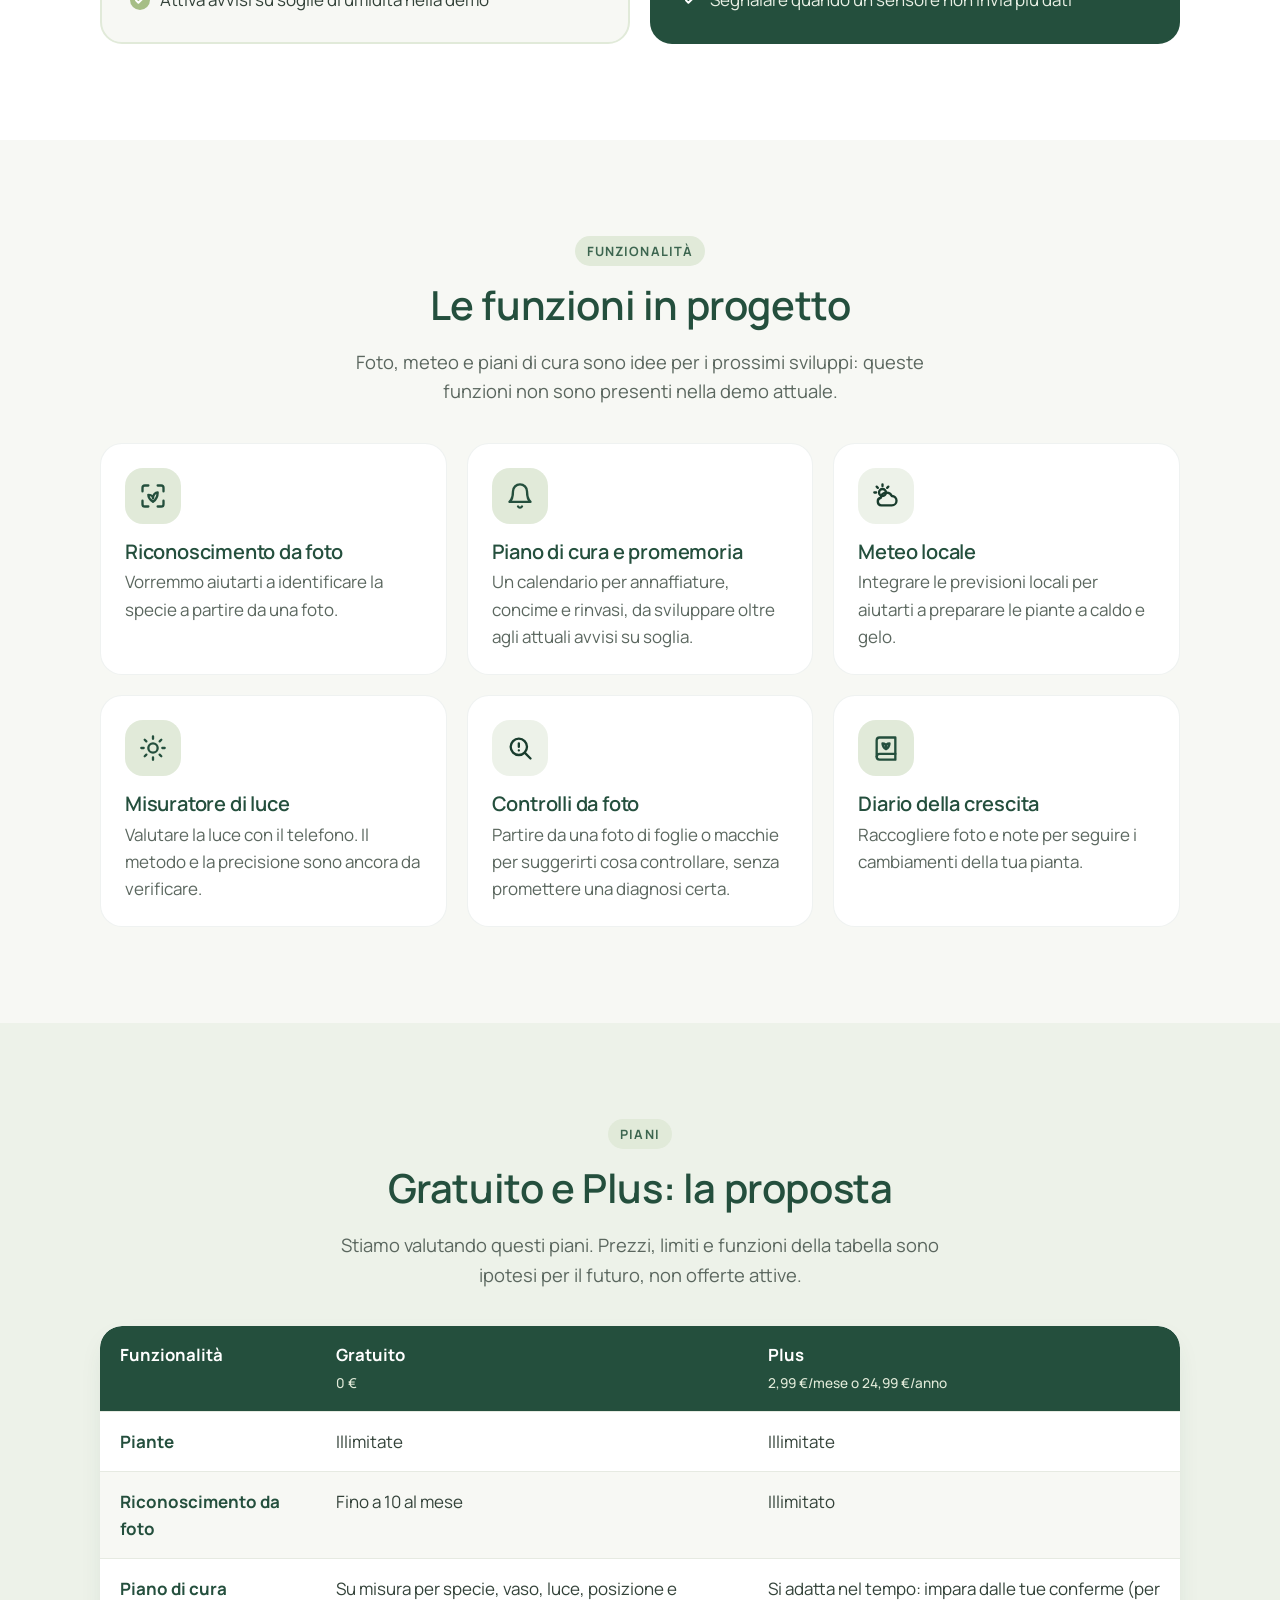
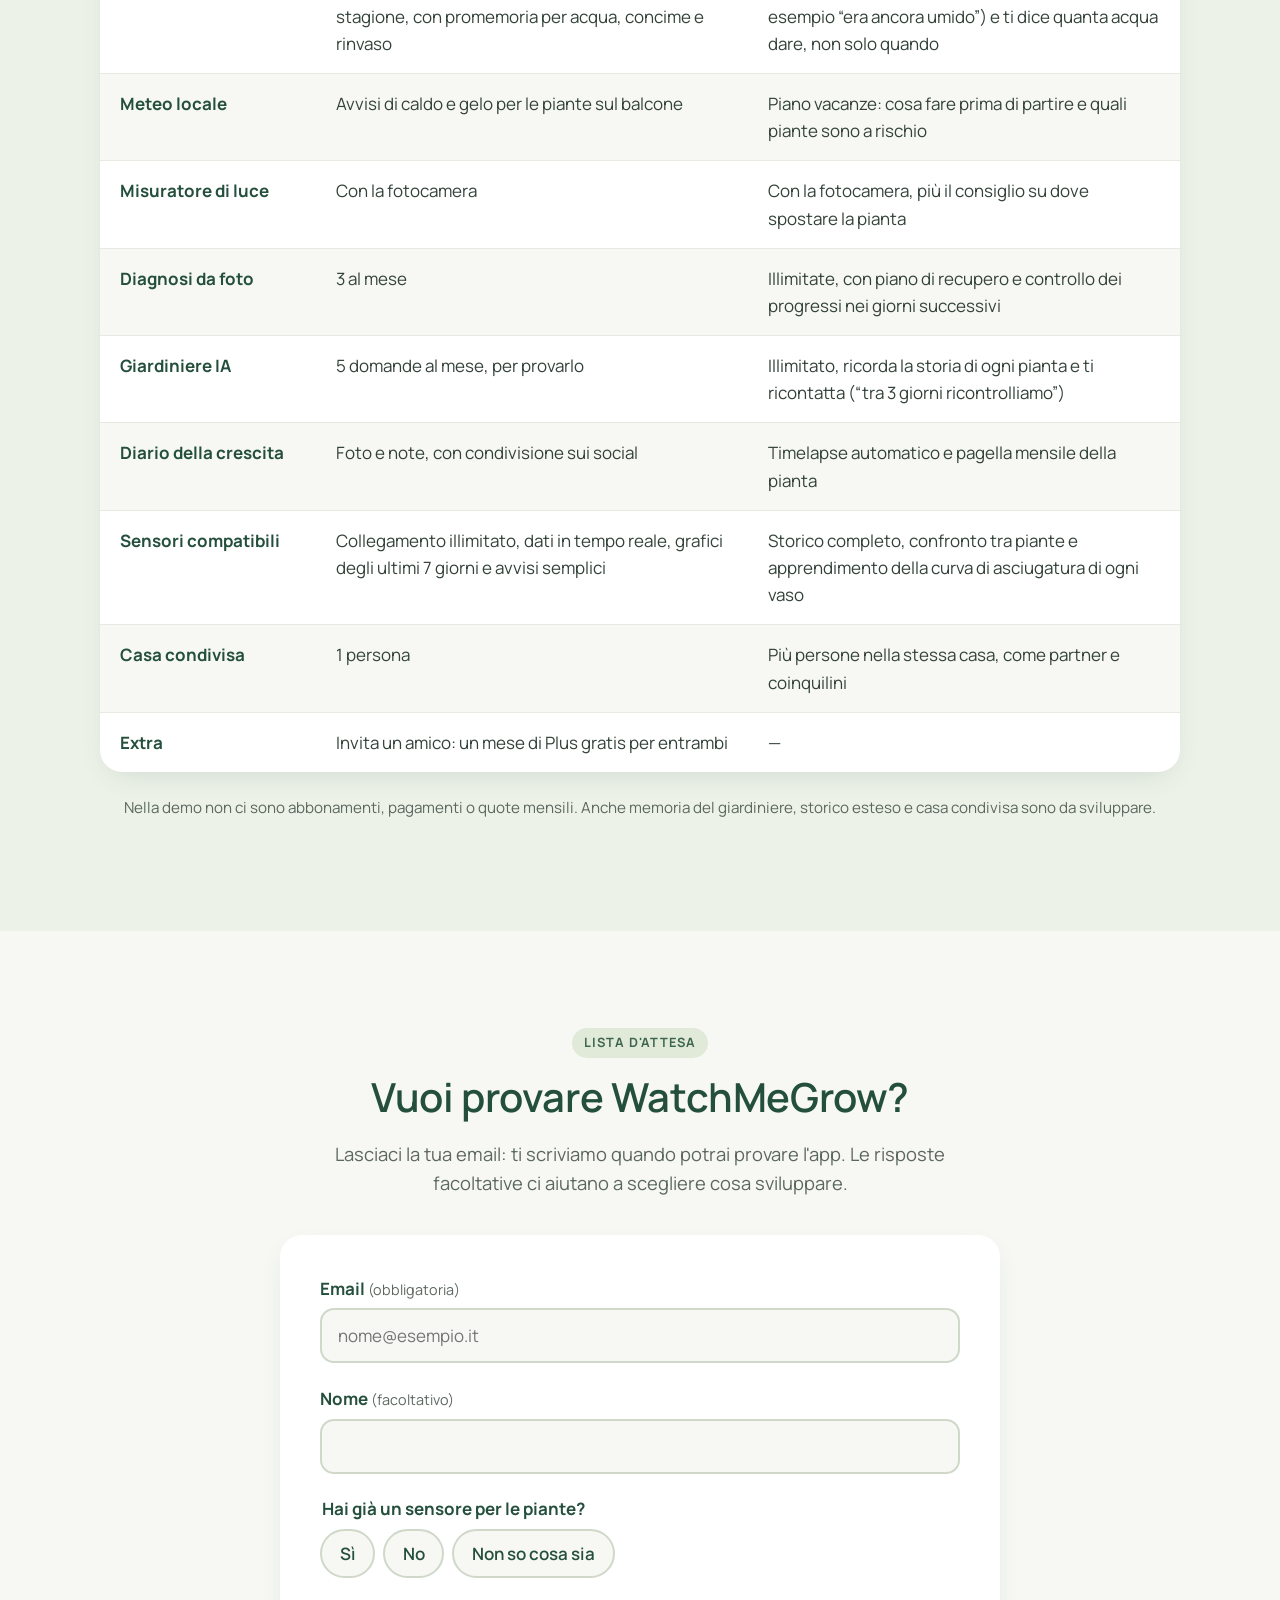
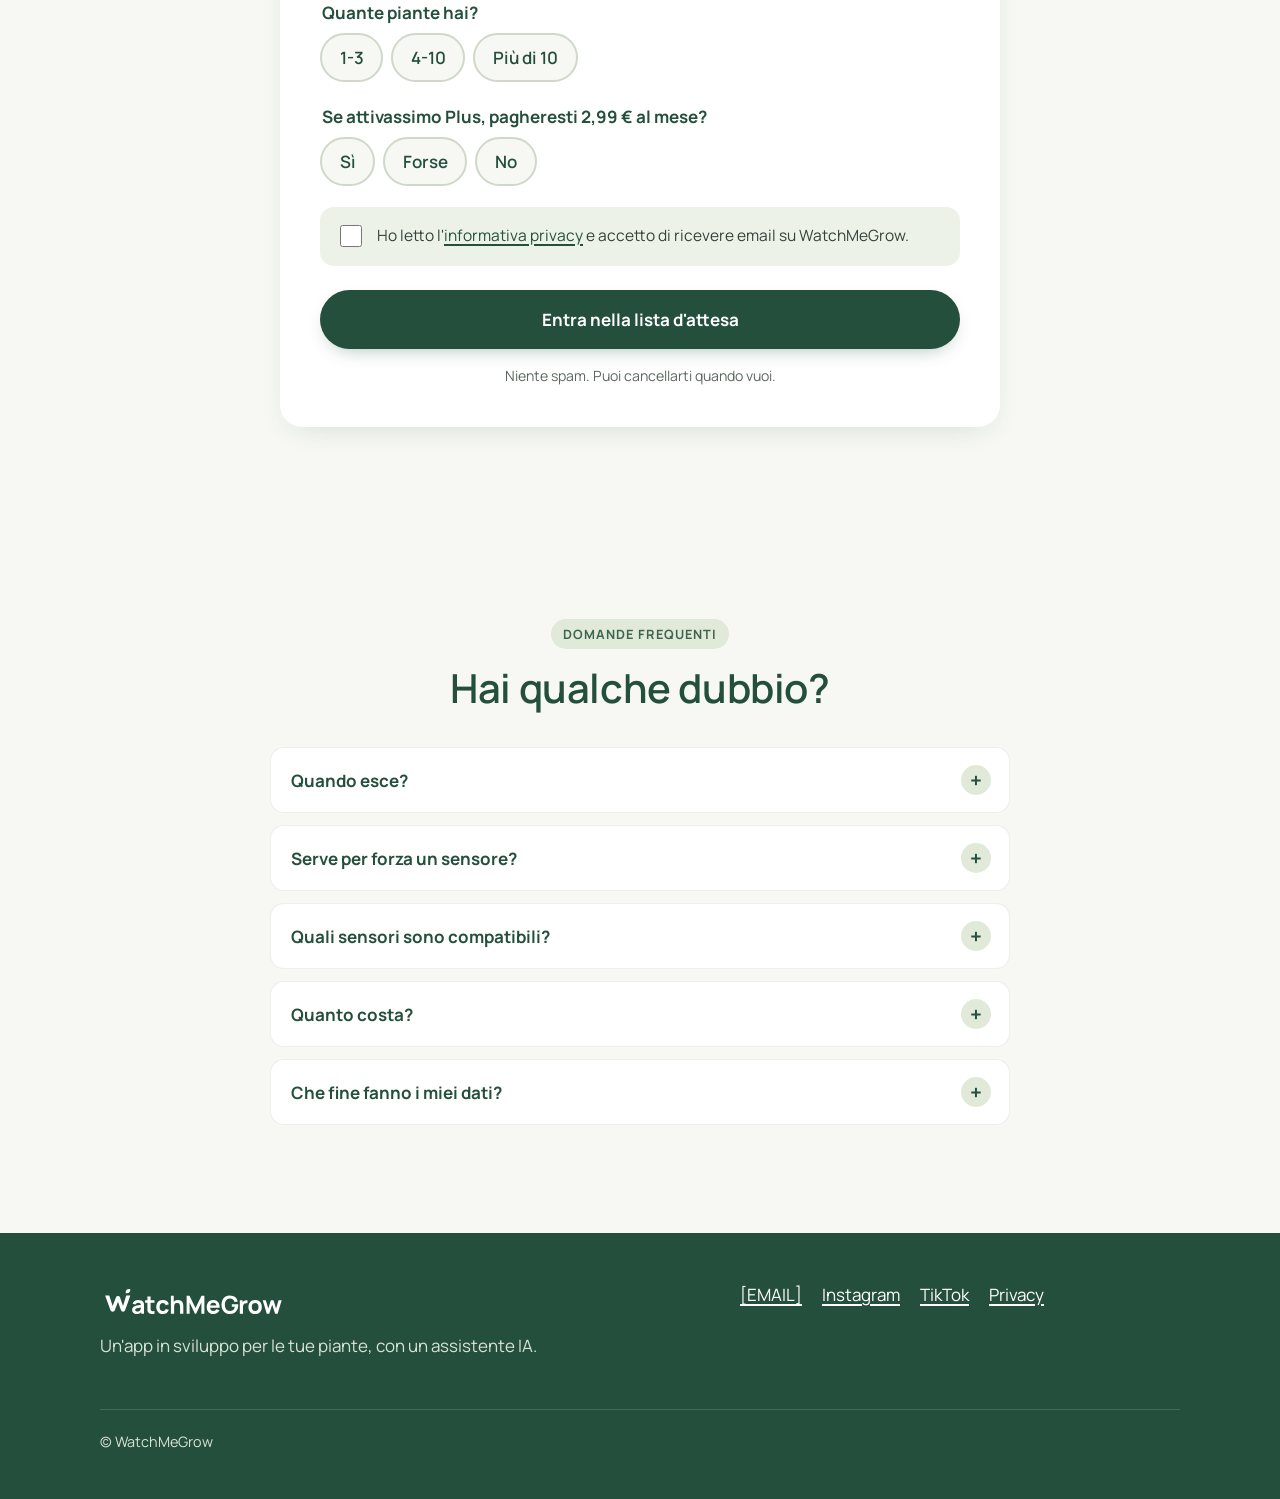
==== commit 3062ec03: "edit testi" ====
--- a/index.html
+++ b/index.html
@@ -3,8 +3,8 @@
 <head>
   <meta charset="utf-8">
   <meta name="viewport" content="width=device-width, initial-scale=1">
-  <title>WatchMeGrow – Il giardiniere IA che conosce la tua pianta</title>
-  <meta name="description" content="WatchMeGrow è l'app con un giardiniere IA che riconosce la tua pianta da una foto, crea un piano di cura su misura e ti segue giorno per giorno. Entra nella lista d'attesa.">
+  <title>WatchMeGrow – Le tue piante, sotto controllo</title>
+  <meta name="description" content="WatchMeGrow è un'app in sviluppo per organizzare le tue piante e chiedere consigli a un assistente IA. Entra nella lista d'attesa per sapere quando provarla.">
   <link rel="canonical" href="https://watchmegrow-website.netlify.app/">
   <meta name="theme-color" content="#f7f8f4">
 
@@ -12,8 +12,8 @@
   <meta property="og:type" content="website">
   <meta property="og:locale" content="it_IT">
   <meta property="og:site_name" content="WatchMeGrow">
-  <meta property="og:title" content="WatchMeGrow – Il giardiniere che conosce la tua pianta">
-  <meta property="og:description" content="Un giardiniere IA in tasca: riconosce la tua pianta, crea un piano di cura su misura e ti ricorda cosa fare. Anche se hai il pollice nero. Entra nella lista d'attesa.">
+  <meta property="og:title" content="WatchMeGrow – Le tue piante, sotto controllo">
+  <meta property="og:description" content="Organizza le tue piante e chiedi consigli a un assistente IA. WatchMeGrow è in sviluppo: iscriviti per sapere quando potrai provarla.">
   <meta property="og:url" content="https://watchmegrow-website.netlify.app/">
   <!-- Aggiungi un'immagine di anteprima 1200×630 (PNG o JPG) e scommenta:
   <meta property="og:image" content="https://watchmegrow-website.netlify.app/og-image.png">
@@ -23,9 +23,7 @@
 
   <link rel="icon" href="/favicon.svg" type="image/svg+xml">
 
-  <link rel="preconnect" href="https://fonts.googleapis.com">
-  <link rel="preconnect" href="https://fonts.gstatic.com" crossorigin>
-  <link href="https://fonts.googleapis.com/css2?family=Manrope:wght@400;500;600;700;800&display=swap" rel="stylesheet">
+  <link rel="preload" href="/fonts/Manrope.ttf" as="font" type="font/ttf" crossorigin>
   <link rel="stylesheet" href="/styles.css">
 
   <!-- Analisi rispettosa della privacy: inserisci qui lo script di Plausible o Umami (nessun cookie di profilazione).
@@ -38,8 +36,7 @@
   <header class="site-header">
     <div class="wrap">
       <a class="logo" href="/" aria-label="WatchMeGrow, torna all'inizio">
-        <img src="/brand/symbol.svg" alt="" width="30" height="30">
-        <span>WatchMe<em>Grow</em></span>
+        <img src="/brand/wordmark.svg" alt="WatchMeGrow" width="184" height="44">
       </a>
       <a class="btn btn-small" href="#lista-attesa">Iscriviti</a>
     </div>
@@ -55,11 +52,10 @@
         </div>
 
         <div class="hero-copy">
-          <span class="eyebrow">App in arrivo per iPhone e Android</span>
-          <h1 id="hero-title">Il giardiniere che conosce la tua pianta</h1>
-          <p class="lead">Un giardiniere IA in tasca che ti dice cosa fare, quando farlo e perché. Anche se hai il pollice nero.</p>
+          <h1 id="hero-title">Le tue piante, sotto controllo</h1>
+          <p class="lead">Stiamo sviluppando un'app per organizzare le tue piante e chiedere consigli a un assistente IA. Anche se hai il pollice nero.</p>
           <a class="btn" href="#lista-attesa">Entra nella lista d'attesa</a>
-          <p class="hero-note">Gratis, senza impegno. Chi si iscrive prova l'app per primo.</p>
+          <p class="hero-note">L'iscrizione è gratuita. Ti scriviamo quando potrai provare l'app.</p>
         </div>
 
         <div class="hero-show">
@@ -89,11 +85,11 @@
           </svg>
 
           <div class="phone-wrap">
-          <div class="phone" role="img" aria-label="Anteprima dell'app WatchMeGrow: la scheda di una Monstera con i prossimi promemoria e un messaggio del giardiniere IA che dice di tenerla d'occhio per tre giorni.">
+          <div class="phone" data-ui role="img" aria-label="Schema illustrativo, non una schermata dell'app. Demo con letture simulate e un esempio di domanda all'assistente IA.">
             <div class="phone-screen" aria-hidden="true">
               <div class="app-top">
                 <strong>Le mie piante</strong>
-                <span class="app-chip">☀️ 21°</span>
+                <span class="app-chip">Demo</span>
               </div>
               <div class="plant-card">
                 <svg viewBox="0 0 64 64">
@@ -106,15 +102,15 @@
                 </svg>
                 <div>
                   <b>Monstera</b>
-                  <small>Soggiorno · luce indiretta</small><br>
-                  <small>Salute: ottima 🌿</small>
+                  <small>Soggiorno</small><br>
+                  <small>Letture simulate</small>
                 </div>
               </div>
-              <div class="task"><i>💧</i><span>Annaffia tra 2 giorni · 250 ml</span></div>
-              <div class="task"><i class="soft">🪴</i><span>Concime a fine mese</span></div>
+              <div class="task"><span>Terreno, temperatura e luce</span></div>
+              <div class="task"><span>Schema illustrativo della demo</span></div>
               <div class="chat">
-                <div class="bubble me">Ho spostato la Monstera vicino alla finestra.</div>
-                <div class="bubble ai">Bravo! Ora tienila d'occhio per 3 giorni, poi ricontrolliamo le foglie insieme.</div>
+                <div class="bubble me">Dove metto la Monstera in inverno?</div>
+                <div class="bubble ai">Esempio di consiglio IA: cerca un punto con luce indiretta, lontano dalle correnti fredde.</div>
               </div>
             </div>
           </div>
@@ -122,10 +118,10 @@
         </div>
 
         <ul class="balloons">
-          <li class="balloon" data-start="0.5"><span class="b-ico" aria-hidden="true">📷</span><span><b>Riconosce la pianta</b> da una semplice foto.</span></li>
-          <li class="balloon" data-start="0.6"><span class="b-ico" aria-hidden="true">📋</span><span><b>Piano di cura su misura</b> per vaso, luce e meteo.</span></li>
-          <li class="balloon" data-start="0.7"><span class="b-ico" aria-hidden="true">💧</span><span><b>Ti ricorda cosa fare:</b> annaffiare, concimare, rinvasare.</span></li>
-          <li class="balloon" data-start="0.8"><span class="b-ico" aria-hidden="true">💬</span><span><b>Chiedi al giardiniere</b> e più passa il tempo, più conosce la tua pianta.</span></li>
+          <li class="balloon" data-start="0.5"><span><b>Le tue piante</b> raccolte per nome, specie e posizione.</span></li>
+          <li class="balloon" data-start="0.6"><span><b>Letture e grafici</b> con dati simulati nella demo attuale.</span></li>
+          <li class="balloon" data-start="0.7"><span><b>Avvisi su soglia</b> da attivare nelle impostazioni della demo.</span></li>
+          <li class="balloon" data-start="0.8"><span><b>Consigli IA</b> sulle esigenze della specie e sui controlli da fare.</span></li>
         </ul>
       </div>
     </section>
@@ -135,13 +131,13 @@
       <div class="wrap">
         <div>
           <span class="eyebrow">Il problema</span>
-          <h2 id="problem-title">I consigli generici non funzionano</h2>
+          <h2 id="problem-title">Ogni pianta ha le sue esigenze</h2>
           <p class="lead">“Annaffia una volta a settimana” sembra semplice, ma la tua pianta non ha letto quel consiglio.</p>
-          <p>Ogni pianta è diversa, e lo sono anche il vaso, la luce della tua finestra e il clima della tua città. Per questo una regola uguale per tutti finisce spesso con foglie gialle o radici marce.</p>
+          <p>Contano la specie, il vaso, la luce della tua finestra e il clima. WatchMeGrow parte da una raccolta delle tue piante e da un assistente a cui chiedere quali controlli fare.</p>
         </div>
         <blockquote>
           <p><s>Annaffia una volta a settimana.</s></p>
-          <p>Meglio: “La tua pianta, in quel vaso, su quel balcone, con il caldo di questi giorni, ha bisogno di acqua domani.”</p>
+          <p>Prima di annaffiare, controlla il terreno. Nella demo i valori sono simulati e non descrivono la salute reale della pianta.</p>
         </blockquote>
       </div>
     </section>
@@ -151,29 +147,29 @@
       <div class="wrap">
         <div class="section-head center">
           <span class="eyebrow">Come funziona</span>
-          <h2 id="how-title">Tre passi, zero stress</h2>
+          <h2 id="how-title">Da dove parte l'app</h2>
         </div>
         <ol class="steps">
           <li class="step">
             <div class="icon" aria-hidden="true">
               <svg viewBox="0 0 24 24" fill="none" stroke="currentColor" stroke-width="2" stroke-linecap="round" stroke-linejoin="round"><path d="M4 8h3l2-3h6l2 3h3v11H4z"/><circle cx="12" cy="13" r="3.5"/></svg>
             </div>
-            <h3>Fotografa la pianta</h3>
-            <p>Scatta una foto: il giardiniere riconosce la specie e ti chiede due cose sul vaso e su dove la tieni.</p>
+            <h3>Aggiungi la pianta</h3>
+            <p>Inserisci nome, specie e posizione per ritrovarla nella tua raccolta.</p>
           </li>
           <li class="step">
             <div class="icon" aria-hidden="true">
               <svg viewBox="0 0 24 24" fill="none" stroke="currentColor" stroke-width="2" stroke-linecap="round" stroke-linejoin="round"><rect x="5" y="4" width="14" height="17" rx="2"/><path d="M9 4V3h6v1M9 10h6M9 14h6M9 18h3"/></svg>
             </div>
-            <h3>Ricevi il tuo piano di cura</h3>
-            <p>Un piano fatto su misura per la tua pianta, il tuo vaso, la tua luce e il meteo di dove vivi.</p>
+            <h3>Consulta le letture</h3>
+            <p>La demo mostra terreno, temperatura, umidità dell'aria e luce, con un grafico degli ultimi campioni. Per ora i dati sono simulati.</p>
           </li>
           <li class="step">
             <div class="icon soft" aria-hidden="true">
               <svg viewBox="0 0 24 24" fill="none" stroke="currentColor" stroke-width="2" stroke-linecap="round" stroke-linejoin="round"><path d="M12 21c-4-3-7-6-7-10a7 7 0 0 1 14 0c0 4-3 7-7 10z"/><path d="M12 15V9M9 12l3-3 3 3"/></svg>
             </div>
-            <h3>Il giardiniere ti segue e impara</h3>
-            <p>Ti ricorda cosa fare, risponde alle tue domande e più passa il tempo più conosce la tua pianta.</p>
+            <h3>Chiedi all'assistente</h3>
+            <p>Fai una domanda sulle esigenze della specie o sui controlli da fare. Verifica i consigli prima di intervenire sulla pianta.</p>
           </li>
         </ol>
       </div>
@@ -184,30 +180,28 @@
       <div class="wrap">
         <div class="section-head center">
           <span class="eyebrow">Con o senza sensore</span>
-          <h2 id="sensor-title">Funziona subito, anche senza niente nel vaso</h2>
-          <p class="lead">Il sensore è un di più, non un obbligo.</p>
+          <h2 id="sensor-title">Sensori: il prossimo passo</h2>
+          <p class="lead">Oggi la demo usa dati simulati. Il collegamento a sensori reali è ancora da sviluppare.</p>
         </div>
         <div class="compare">
           <div class="compare-col">
-            <span class="tag">Senza sensore</span>
-            <h3>Basta il telefono</h3>
+            <span class="tag">Nella demo attuale</span>
+            <h3>Una raccolta delle tue piante</h3>
             <ul class="checklist">
-              <li>Riconosce la pianta da una foto</li>
-              <li>Crea un piano di cura su vaso, luce, posizione e meteo</li>
-              <li>Ti ricorda quando annaffiare, concimare e rinvasare</li>
-              <li>Misura la luce con la fotocamera</li>
-              <li>Capisce cosa non va guardando una foto</li>
-              <li>Tiene il diario fotografico della crescita</li>
+              <li>Aggiungi le piante con nome, specie e posizione</li>
+              <li>Consulta letture simulate e grafici</li>
+              <li>Chiedi consigli all'assistente IA configurato</li>
+              <li>Attiva avvisi su soglie di umidità nella demo</li>
             </ul>
           </div>
           <div class="compare-col with">
-            <span class="tag">Con sensore</span>
-            <h3>Dati veri, direttamente dal vaso</h3>
+            <span class="tag">In progetto</span>
+            <h3>Letture dal vaso</h3>
             <ul class="checklist">
-              <li>Colleghi un sensore Bluetooth compatibile al vaso</li>
-              <li>Il giardiniere smette di stimare e legge l'umidità reale della terra</li>
-              <li>Impara quanta acqua beve davvero quella pianta</li>
-              <li>Ti dice con precisione quando e quanta acqua dare</li>
+              <li>Collegare sensori reali per leggere i dati del vaso</li>
+              <li>Verificare calibrazione e affidabilità delle letture</li>
+              <li>Definire i modelli compatibili dopo le prove hardware</li>
+              <li>Segnalare quando un sensore non invia più dati</li>
             </ul>
           </div>
         </div>
@@ -219,7 +213,8 @@
       <div class="wrap">
         <div class="section-head center">
           <span class="eyebrow">Funzionalità</span>
-          <h2 id="features-title">Tutto quello che serve alle tue piante</h2>
+          <h2 id="features-title">Le funzioni in progetto</h2>
+          <p class="lead">Foto, meteo e piani di cura sono idee per i prossimi sviluppi: queste funzioni non sono presenti nella demo attuale.</p>
         </div>
         <div class="features">
           <article class="feature">
@@ -227,42 +222,42 @@
               <svg viewBox="0 0 24 24" fill="none" stroke="currentColor" stroke-width="2" stroke-linecap="round" stroke-linejoin="round"><path d="M3 8V5a2 2 0 0 1 2-2h3M16 3h3a2 2 0 0 1 2 2v3M21 16v3a2 2 0 0 1-2 2h-3M8 21H5a2 2 0 0 1-2-2v-3"/><path d="M12 17c-3-2-4-4-4-6 2 0 4 1 4 3 0-3 2-5 4-5 0 3-1 6-4 8z"/></svg>
             </div>
             <h3>Riconoscimento da foto</h3>
-            <p>Inquadra la pianta e scopri subito come si chiama e di cosa ha bisogno.</p>
+            <p>Vorremmo aiutarti a identificare la specie a partire da una foto.</p>
           </article>
           <article class="feature">
             <div class="icon" aria-hidden="true">
               <svg viewBox="0 0 24 24" fill="none" stroke="currentColor" stroke-width="2" stroke-linecap="round" stroke-linejoin="round"><path d="M18 8a6 6 0 0 0-12 0c0 7-3 9-3 9h18s-3-2-3-9"/><path d="M13.7 21a2 2 0 0 1-3.4 0"/></svg>
             </div>
             <h3>Piano di cura e promemoria</h3>
-            <p>Un calendario su misura che ti avvisa quando annaffiare, concimare e rinvasare.</p>
+            <p>Un calendario per annaffiature, concime e rinvasi, da sviluppare oltre agli attuali avvisi su soglia.</p>
           </article>
           <article class="feature">
             <div class="icon soft" aria-hidden="true">
               <svg viewBox="0 0 24 24" fill="none" stroke="currentColor" stroke-width="2" stroke-linecap="round" stroke-linejoin="round"><circle cx="9" cy="9" r="3"/><path d="M9 2v1.5M2 9h1.5M4 4l1 1M14 4l-1 1"/><path d="M8 20h9a4 4 0 0 0 0-8 5 5 0 0 0-9.5 1.5A3.3 3.3 0 0 0 8 20z"/></svg>
             </div>
             <h3>Meteo locale</h3>
-            <p>Caldo, gelo o vento in arrivo? Il piano si adatta e ti avvisa per tempo.</p>
+            <p>Integrare le previsioni locali per aiutarti a preparare le piante a caldo e gelo.</p>
           </article>
           <article class="feature">
             <div class="icon" aria-hidden="true">
               <svg viewBox="0 0 24 24" fill="none" stroke="currentColor" stroke-width="2" stroke-linecap="round" stroke-linejoin="round"><circle cx="12" cy="12" r="4"/><path d="M12 2v2M12 20v2M4.9 4.9l1.4 1.4M17.7 17.7l1.4 1.4M2 12h2M20 12h2M4.9 19.1l1.4-1.4M17.7 6.3l1.4-1.4"/></svg>
             </div>
             <h3>Misuratore di luce</h3>
-            <p>Usa la fotocamera per capire se quell'angolo di casa è giusto per la tua pianta.</p>
+            <p>Valutare la luce con il telefono. Il metodo e la precisione sono ancora da verificare.</p>
           </article>
           <article class="feature">
             <div class="icon soft" aria-hidden="true">
               <svg viewBox="0 0 24 24" fill="none" stroke="currentColor" stroke-width="2" stroke-linecap="round" stroke-linejoin="round"><circle cx="11" cy="11" r="7"/><path d="M21 21l-5-5"/><path d="M11 8v3M11 14h.01"/></svg>
             </div>
-            <h3>Diagnosi da foto</h3>
-            <p>Foglie gialle, macchie o insetti? Fotografa il problema e scopri come rimediare.</p>
+            <h3>Controlli da foto</h3>
+            <p>Partire da una foto di foglie o macchie per suggerirti cosa controllare, senza promettere una diagnosi certa.</p>
           </article>
           <article class="feature">
             <div class="icon" aria-hidden="true">
               <svg viewBox="0 0 24 24" fill="none" stroke="currentColor" stroke-width="2" stroke-linecap="round" stroke-linejoin="round"><path d="M4 19.5A2.5 2.5 0 0 1 6.5 17H20V3H6.5A2.5 2.5 0 0 0 4 5.5z"/><path d="M4 19.5A2.5 2.5 0 0 0 6.5 22H20v-5"/><path d="M12 13c-2-1-3-3-3-5 2 0 3 1 3 3 0-2 1-3 3-3 0 2-1 4-3 5z"/></svg>
             </div>
             <h3>Diario della crescita</h3>
-            <p>Una foto alla volta, guarda la tua pianta crescere e condividi i progressi.</p>
+            <p>Raccogliere foto e note per seguire i cambiamenti della tua pianta.</p>
           </article>
         </div>
       </div>
@@ -273,7 +268,8 @@
       <div class="wrap">
         <div class="section-head center">
           <span class="eyebrow">Piani</span>
-          <h2 id="pricing-title">Gratis per iniziare, Plus se vuoi di più</h2>
+          <h2 id="pricing-title">Gratuito e Plus: la proposta</h2>
+          <p class="lead">Stiamo valutando questi piani. Prezzi, limiti e funzioni della tabella sono ipotesi per il futuro, non offerte attive.</p>
         </div>
         <div class="pricing-table-wrap" role="region" aria-label="Confronto tra piano Gratuito e Plus" tabindex="0">
           <table class="pricing-table">
@@ -343,7 +339,7 @@
             </tbody>
           </table>
         </div>
-        <p class="pricing-note">L'app è in sviluppo: piani e prezzi potrebbero cambiare prima del lancio.</p>
+        <p class="pricing-note">Nella demo non ci sono abbonamenti, pagamenti o quote mensili. Anche memoria del giardiniere, storico esteso e casa condivisa sono da sviluppare.</p>
       </div>
     </section>
 
@@ -352,8 +348,8 @@
       <div class="wrap">
         <div class="section-head center">
           <span class="eyebrow">Lista d'attesa</span>
-          <h2 id="signup-title">Prova WatchMeGrow per primo</h2>
-          <p class="lead">Lasciaci la tua email: ti scriviamo quando l'app è pronta da provare. Le domande facoltative ci aiutano a costruirla meglio.</p>
+          <h2 id="signup-title">Vuoi provare WatchMeGrow?</h2>
+          <p class="lead">Lasciaci la tua email: ti scriviamo quando potrai provare l'app. Le risposte facoltative ci aiutano a scegliere cosa sviluppare.</p>
         </div>
 
         <form class="form-card" name="lista-attesa" method="POST" data-netlify="true" netlify-honeypot="bot-field" action="/grazie">
@@ -391,7 +387,7 @@
           </fieldset>
 
           <fieldset>
-            <legend>Pagheresti 2,99 € al mese per Plus?</legend>
+            <legend>Se attivassimo Plus, pagheresti 2,99 € al mese?</legend>
             <div class="choices">
               <div class="choice"><input type="radio" id="plus-si" name="plus" value="Sì"><label for="plus-si">Sì</label></div>
               <div class="choice"><input type="radio" id="plus-forse" name="plus" value="Forse"><label for="plus-forse">Forse</label></div>
@@ -419,19 +415,19 @@
         </div>
         <details>
           <summary>Quando esce?</summary>
-          <div><p>Stiamo sviluppando l'app: chi è in lista d'attesa la prova per primo.</p></div>
+          <div><p>L'app è in sviluppo e non c'è ancora una data di uscita. Iscriviti per sapere quando potrai provarla. Stiamo valutando anche una versione per iPhone e Android.</p></div>
         </details>
         <details>
           <summary>Serve per forza un sensore?</summary>
-          <div><p>No. L'app funziona benissimo anche senza: riconosce la pianta, crea il piano di cura, ti manda i promemoria e ti aiuta a risolvere i problemi. Il sensore serve solo se vuoi consigli ancora più precisi sull'acqua.</p></div>
+          <div><p>No. La demo permette di organizzare le piante e chiedere consigli all'assistente IA senza sensori. Le letture mostrate sono simulate: non usarle per decidere quando annaffiare.</p></div>
         </details>
         <details>
           <summary>Quali sensori sono compatibili?</summary>
-          <div><p>All'inizio sensori Bluetooth come lo Xiaomi Mi Flora; la lista completa arriverà al lancio.</p></div>
+          <div><p>Non abbiamo ancora verificato la compatibilità con sensori reali. Pubblicheremo l'elenco dei modelli supportati dopo le prove hardware.</p></div>
         </details>
         <details>
           <summary>Quanto costa?</summary>
-          <div><p>L'app è gratuita. Se vuoi il giardiniere IA senza limiti e le funzioni in più, puoi scegliere Plus: il prezzo previsto al lancio è 2,99 € al mese o 24,99 € l'anno. Plus è facoltativo.</p></div>
+          <div><p>Iscriversi alla lista d'attesa è gratuito. Per l'app stiamo valutando un piano gratuito e un Plus a 2,99 € al mese o 24,99 € l'anno. Sono ipotesi: piani e prezzi non sono ancora confermati.</p></div>
         </details>
         <details>
           <summary>Che fine fanno i miei dati?</summary>
@@ -447,10 +443,9 @@
       <div class="footer-grid">
         <div>
           <a class="logo" href="/" aria-label="WatchMeGrow, torna all'inizio">
-            <img src="/brand/symbol.svg" alt="" width="30" height="30">
-            <span>WatchMe<em>Grow</em></span>
+            <img src="/brand/wordmark-white.svg" alt="WatchMeGrow" width="184" height="44">
           </a>
-          <p>Il giardiniere IA che conosce la tua pianta. In arrivo per iPhone e Android.</p>
+          <p>Un'app in sviluppo per le tue piante, con un assistente IA.</p>
         </div>
         <ul class="footer-links">
           <li><a href="mailto:[EMAIL]">[EMAIL]</a></li>
--- a/styles.css
+++ b/styles.css
@@ -1,4 +1,12 @@
 /* WatchMeGrow — stile mobile-first */
+@font-face {
+  font-family: "Manrope";
+  src: url("/fonts/Manrope.ttf") format("truetype");
+  font-style: normal;
+  font-weight: 200 800;
+  font-display: swap;
+}
+
 :root {
   --sage: #a6be85;
   --sage-light: #e1ead9;
@@ -105,10 +113,7 @@
   position: sticky;
   top: 0;
   z-index: 50;
-  background: rgba(248, 244, 234, 0.92);
-  backdrop-filter: blur(8px);
-  -webkit-backdrop-filter: blur(8px);
-  border-bottom: 1px solid rgba(31, 58, 43, 0.08);
+  background: var(--cream);
 }
 .site-header .wrap {
   display: flex;
@@ -127,8 +132,7 @@
   color: var(--forest);
   text-decoration: none;
 }
-.logo img { width: 30px; height: 30px; }
-.logo span em { font-style: normal; color: #54745a; }
+.logo img { width: 184px; height: 44px; object-fit: contain; }
 
 /* ---------- Buttons ---------- */
 .btn {
@@ -677,7 +681,6 @@
 .site-footer a { color: var(--white); }
 .site-footer a:hover { color: var(--accent-soft); }
 .site-footer .logo { color: var(--white); }
-.site-footer .logo span em { color: #a6be85; }
 .footer-grid { display: grid; gap: 1.5rem; }
 .footer-links { list-style: none; padding: 0; margin: 0; display: flex; flex-wrap: wrap; gap: 0.5rem 1.25rem; }
 .footer-bottom { border-top: 1px solid rgba(255, 255, 255, 0.15); margin-top: 2rem; padding-top: 1.25rem; font-size: 0.9rem; }
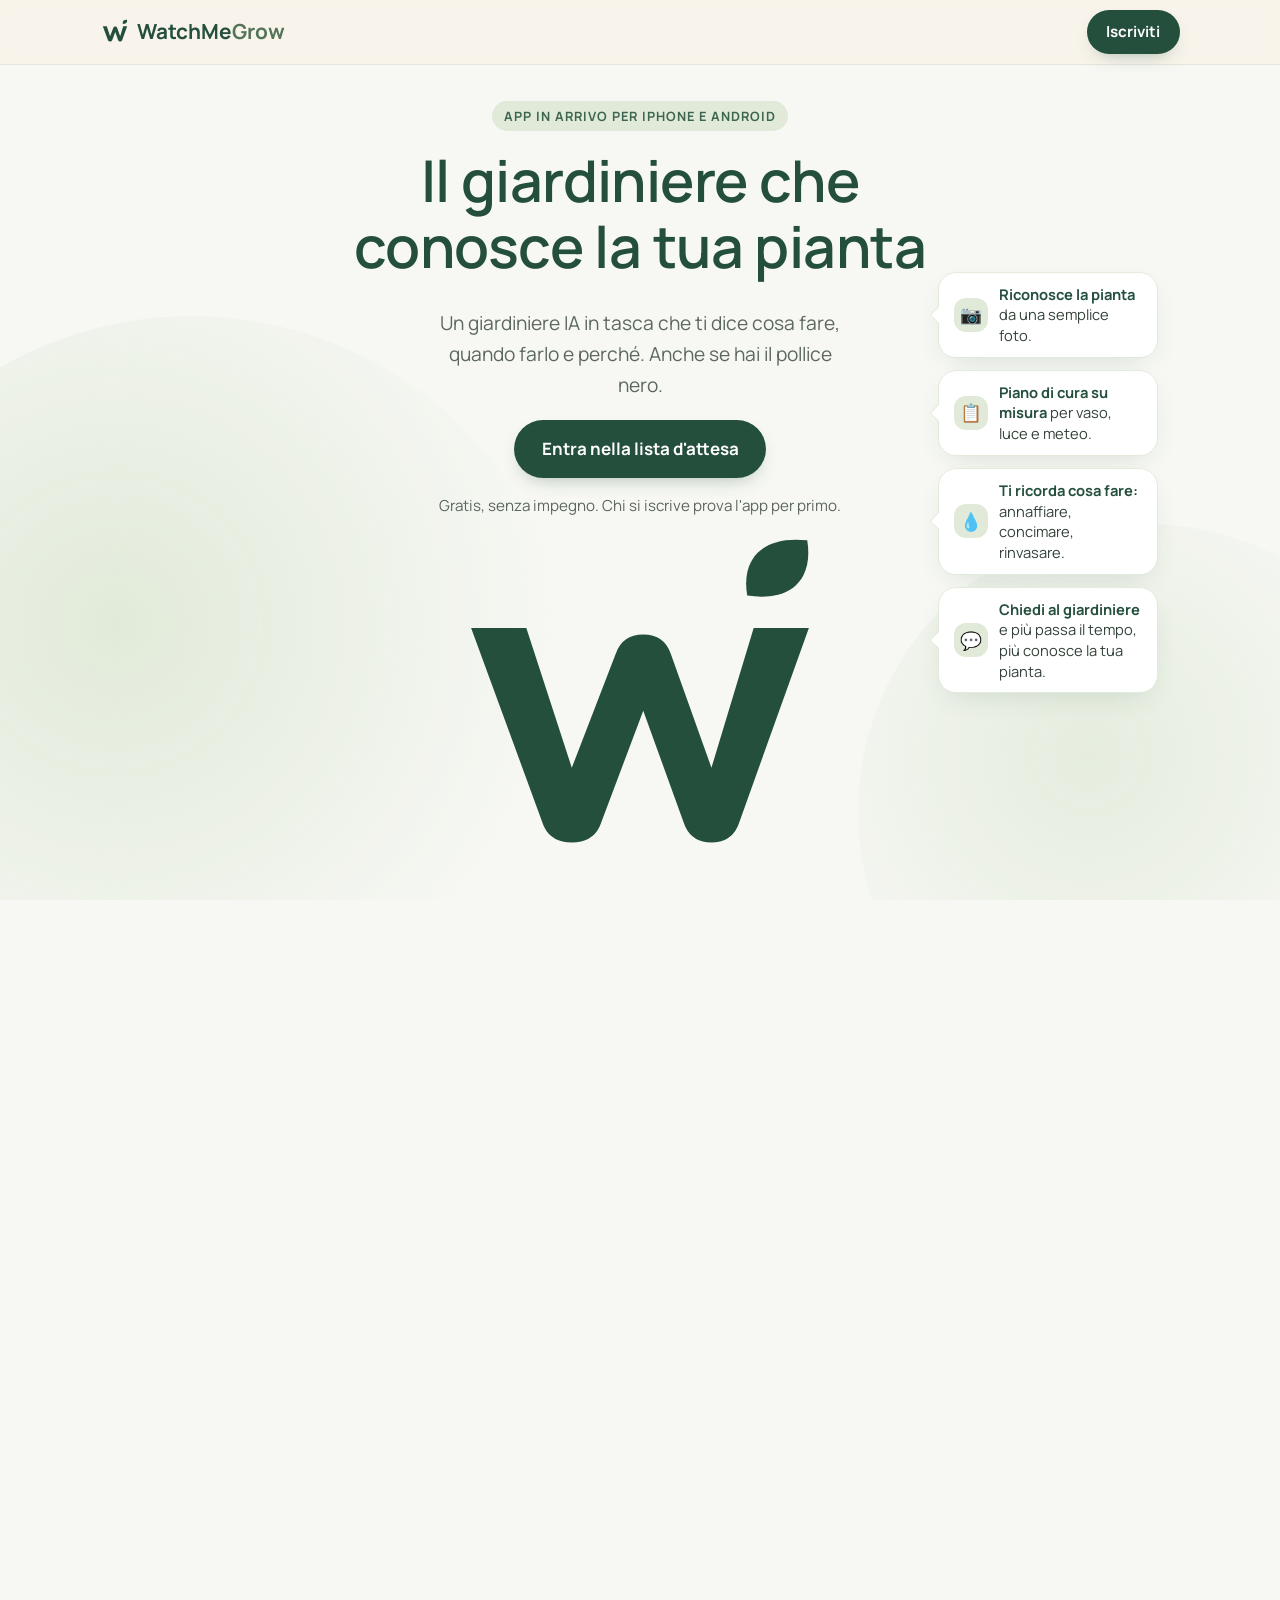
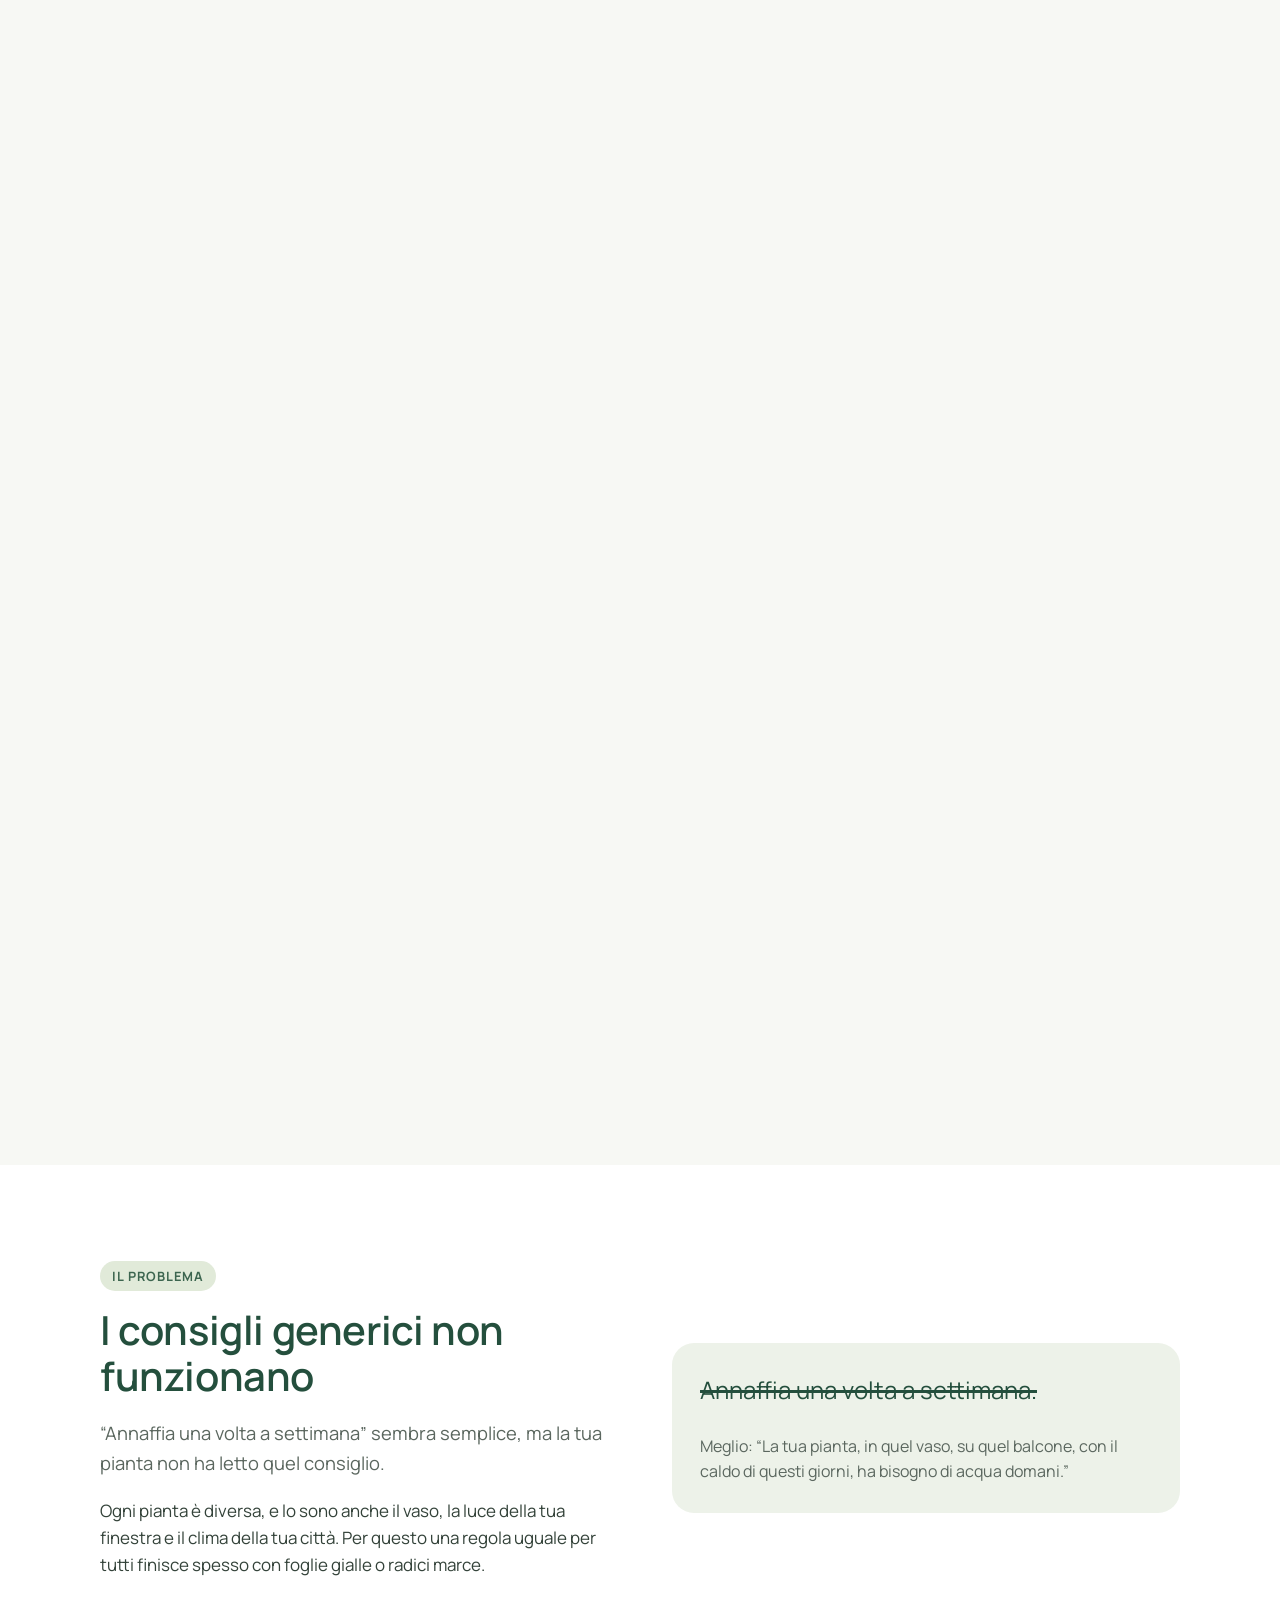
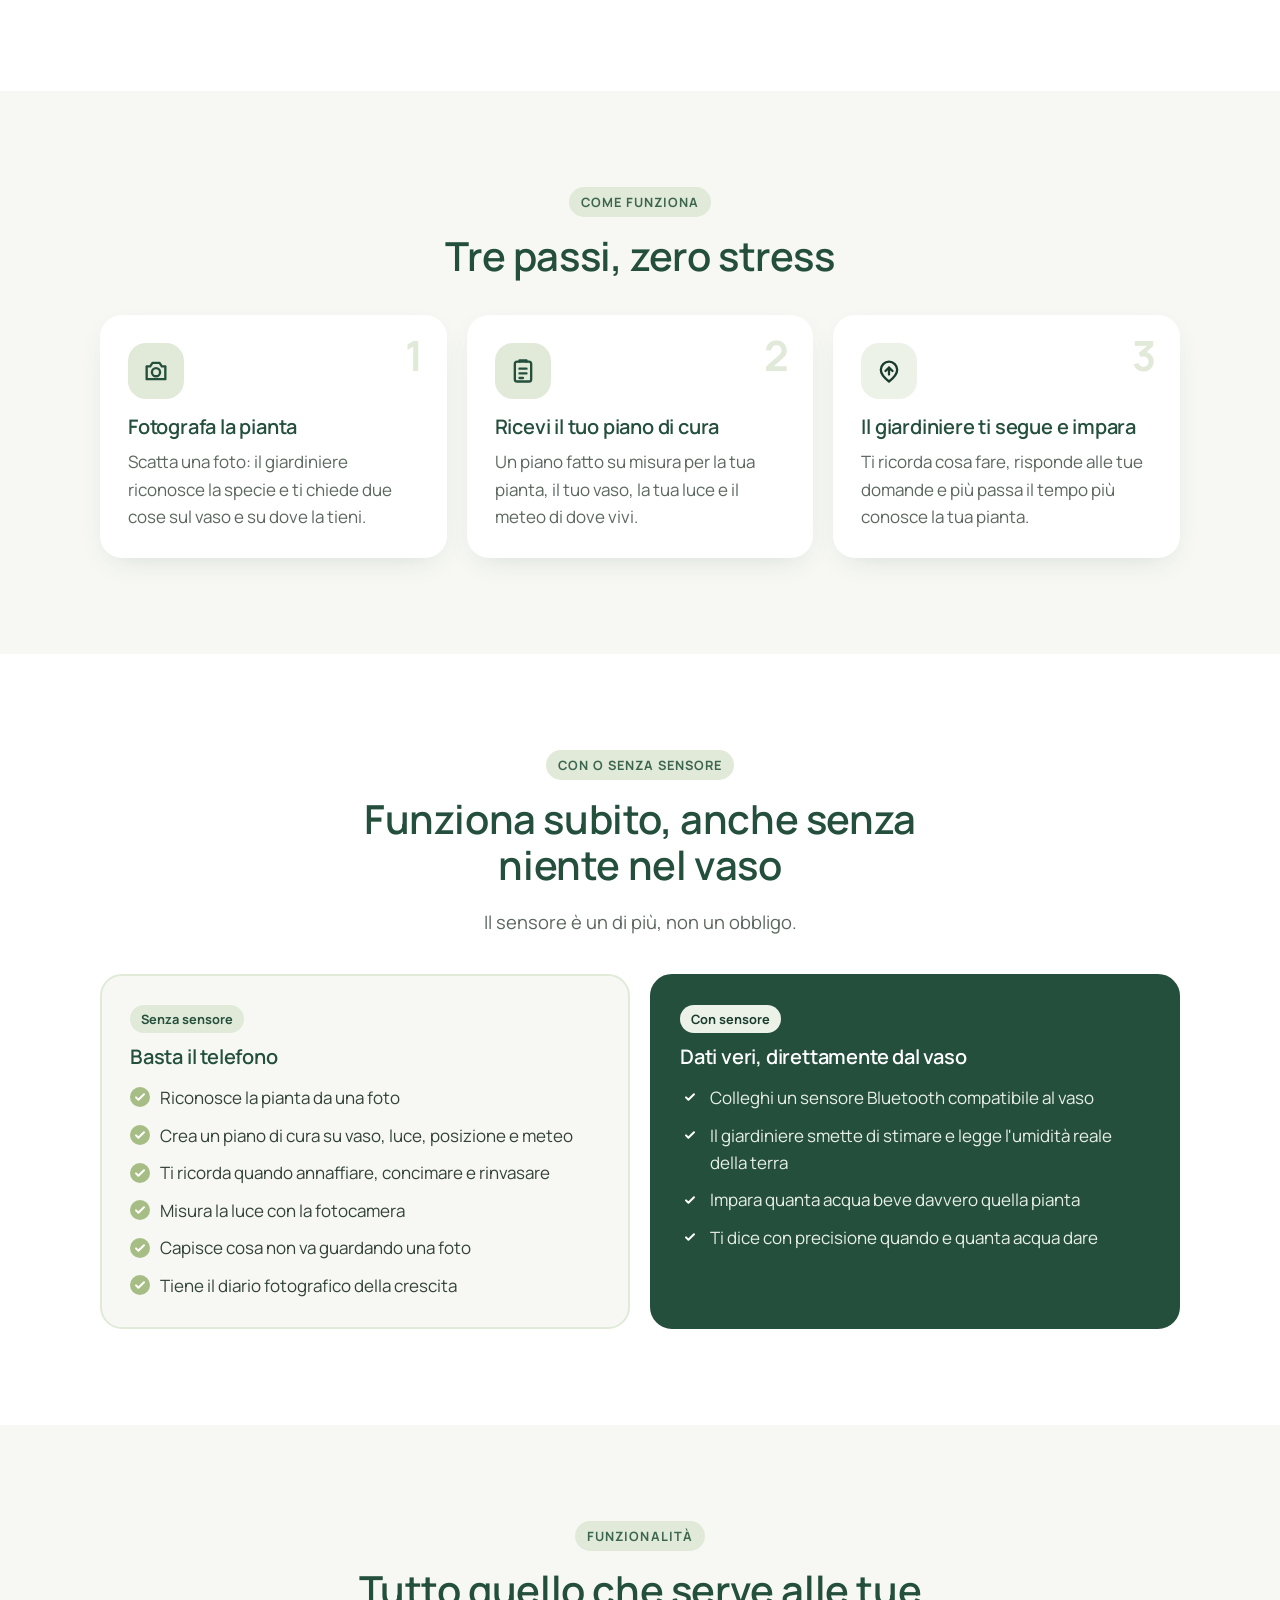
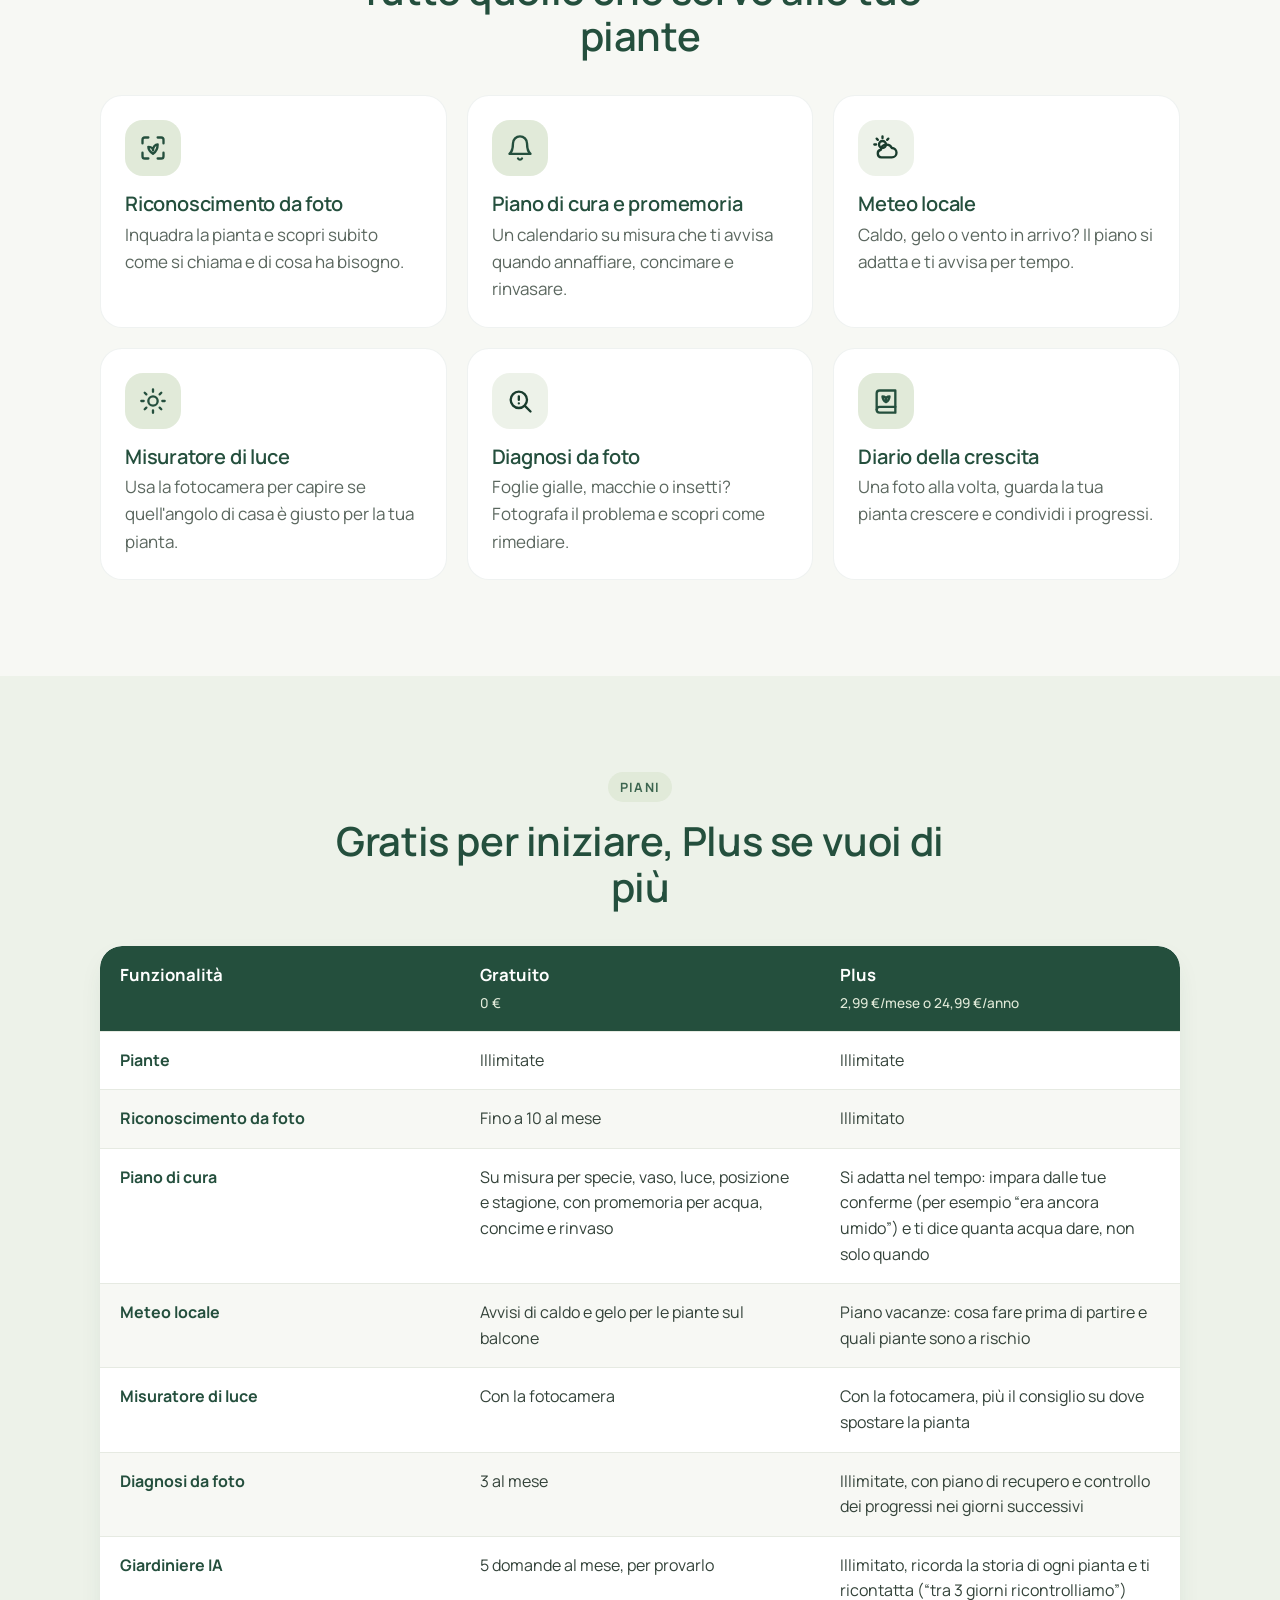
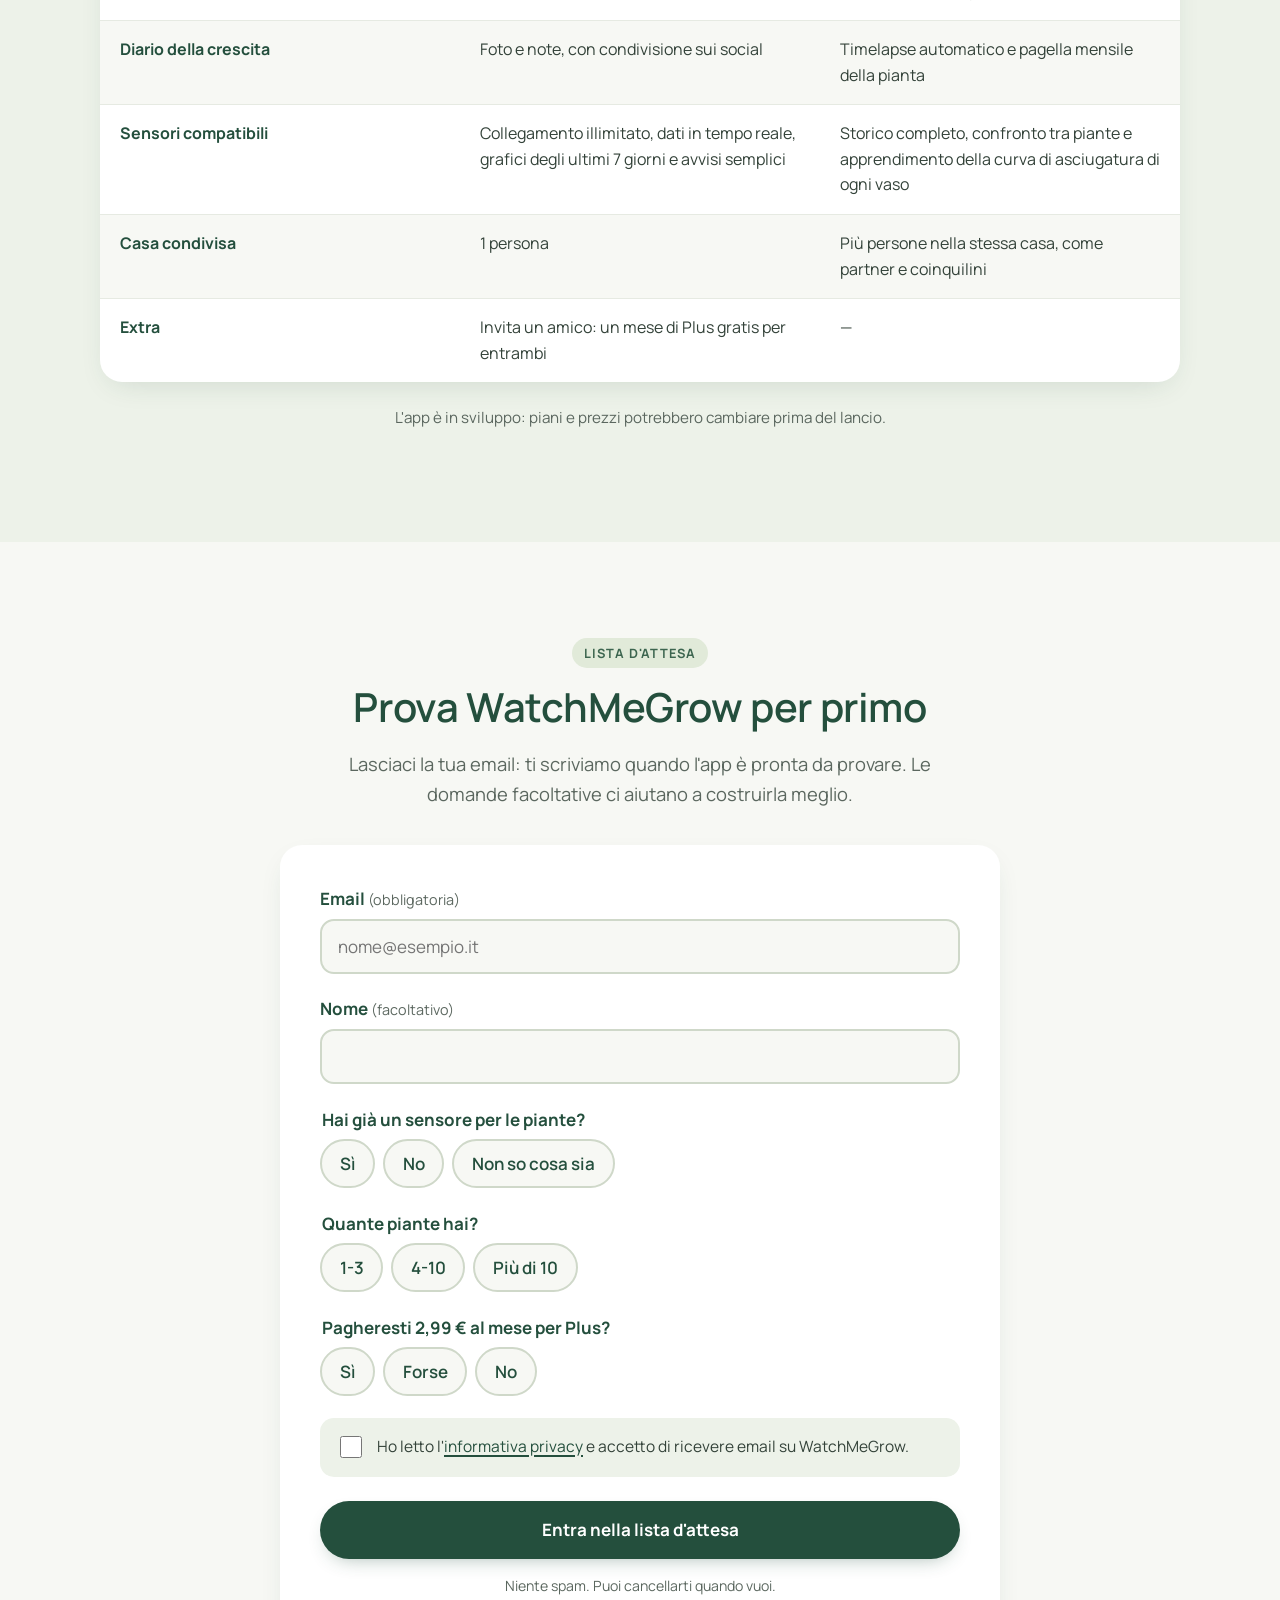
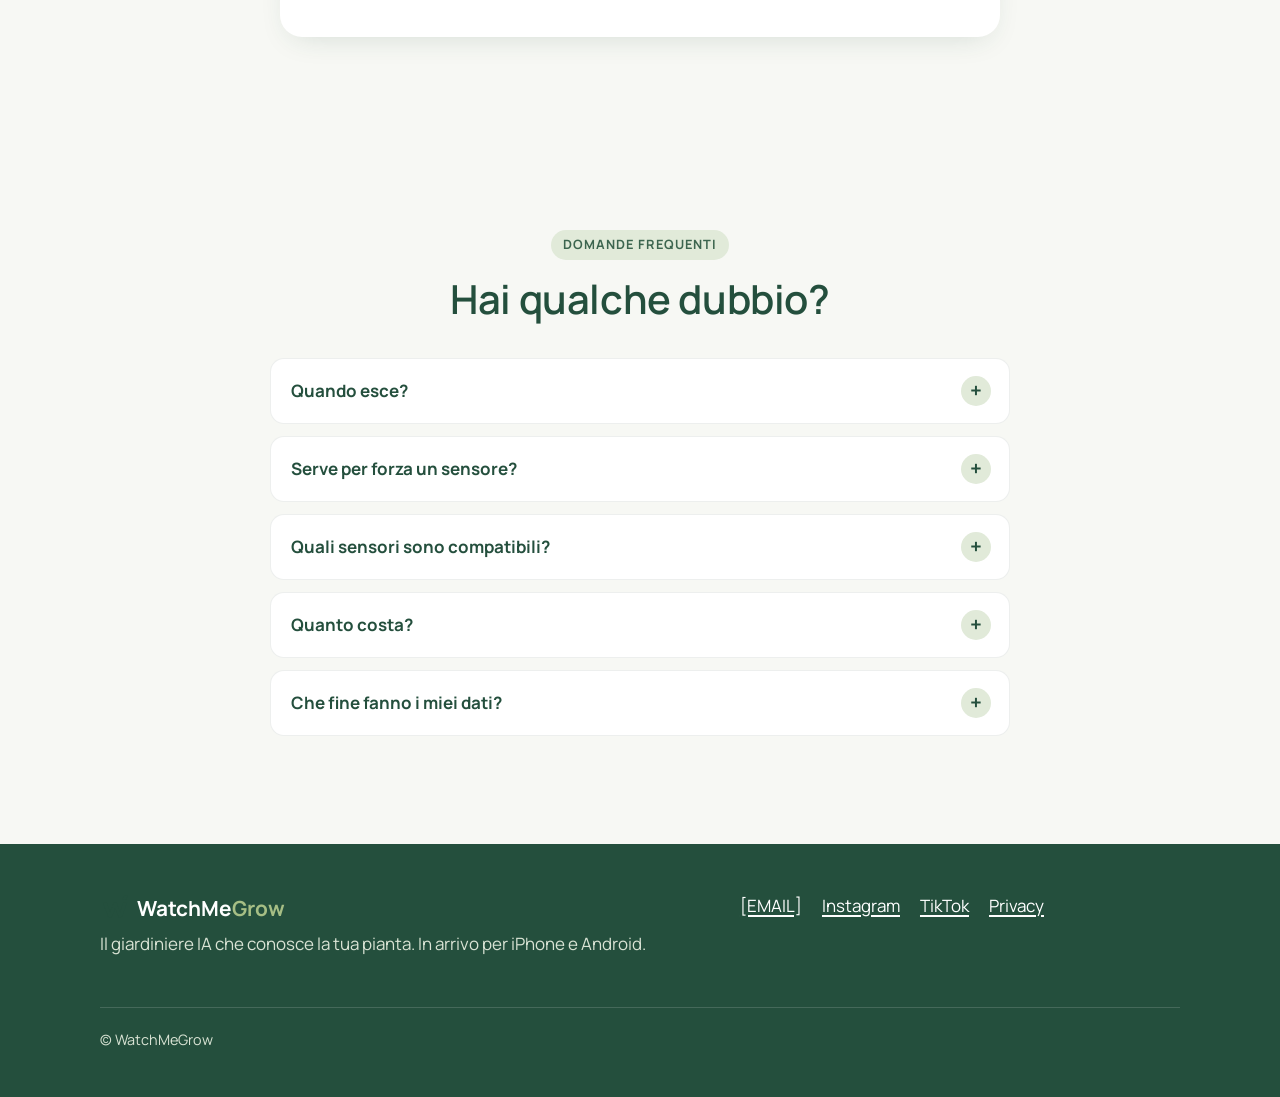
==== commit 29037a0b: "Update hero section height and refine pricing table styles for better responsiveness" ====
--- a/index.html
+++ b/index.html
@@ -3,8 +3,8 @@
 <head>
   <meta charset="utf-8">
   <meta name="viewport" content="width=device-width, initial-scale=1">
-  <title>WatchMeGrow – Le tue piante, sotto controllo</title>
-  <meta name="description" content="WatchMeGrow è un'app in sviluppo per organizzare le tue piante e chiedere consigli a un assistente IA. Entra nella lista d'attesa per sapere quando provarla.">
+  <title>WatchMeGrow – Il giardiniere IA che conosce la tua pianta</title>
+  <meta name="description" content="WatchMeGrow è l'app con un giardiniere IA che riconosce la tua pianta da una foto, crea un piano di cura su misura e ti segue giorno per giorno. Entra nella lista d'attesa.">
   <link rel="canonical" href="https://watchmegrow-website.netlify.app/">
   <meta name="theme-color" content="#f7f8f4">
 
@@ -12,8 +12,8 @@
   <meta property="og:type" content="website">
   <meta property="og:locale" content="it_IT">
   <meta property="og:site_name" content="WatchMeGrow">
-  <meta property="og:title" content="WatchMeGrow – Le tue piante, sotto controllo">
-  <meta property="og:description" content="Organizza le tue piante e chiedi consigli a un assistente IA. WatchMeGrow è in sviluppo: iscriviti per sapere quando potrai provarla.">
+  <meta property="og:title" content="WatchMeGrow – Il giardiniere che conosce la tua pianta">
+  <meta property="og:description" content="Un giardiniere IA in tasca: riconosce la tua pianta, crea un piano di cura su misura e ti ricorda cosa fare. Anche se hai il pollice nero. Entra nella lista d'attesa.">
   <meta property="og:url" content="https://watchmegrow-website.netlify.app/">
   <!-- Aggiungi un'immagine di anteprima 1200×630 (PNG o JPG) e scommenta:
   <meta property="og:image" content="https://watchmegrow-website.netlify.app/og-image.png">
@@ -23,7 +23,9 @@
 
   <link rel="icon" href="/favicon.svg" type="image/svg+xml">
 
-  <link rel="preload" href="/fonts/Manrope.ttf" as="font" type="font/ttf" crossorigin>
+  <link rel="preconnect" href="https://fonts.googleapis.com">
+  <link rel="preconnect" href="https://fonts.gstatic.com" crossorigin>
+  <link href="https://fonts.googleapis.com/css2?family=Manrope:wght@400;500;600;700;800&display=swap" rel="stylesheet">
   <link rel="stylesheet" href="/styles.css">
 
   <!-- Analisi rispettosa della privacy: inserisci qui lo script di Plausible o Umami (nessun cookie di profilazione).
@@ -36,7 +38,8 @@
   <header class="site-header">
     <div class="wrap">
       <a class="logo" href="/" aria-label="WatchMeGrow, torna all'inizio">
-        <img src="/brand/wordmark.svg" alt="WatchMeGrow" width="184" height="44">
+        <img src="/brand/symbol.svg" alt="" width="30" height="30">
+        <span>WatchMe<em>Grow</em></span>
       </a>
       <a class="btn btn-small" href="#lista-attesa">Iscriviti</a>
     </div>
@@ -52,10 +55,11 @@
         </div>
 
         <div class="hero-copy">
-          <h1 id="hero-title">Le tue piante, sotto controllo</h1>
-          <p class="lead">Stiamo sviluppando un'app per organizzare le tue piante e chiedere consigli a un assistente IA. Anche se hai il pollice nero.</p>
+          <span class="eyebrow">App in arrivo per iPhone e Android</span>
+          <h1 id="hero-title">Il giardiniere che conosce la tua pianta</h1>
+          <p class="lead">Un giardiniere IA in tasca che ti dice cosa fare, quando farlo e perché. Anche se hai il pollice nero.</p>
           <a class="btn" href="#lista-attesa">Entra nella lista d'attesa</a>
-          <p class="hero-note">L'iscrizione è gratuita. Ti scriviamo quando potrai provare l'app.</p>
+          <p class="hero-note">Gratis, senza impegno. Chi si iscrive prova l'app per primo.</p>
         </div>
 
         <div class="hero-show">
@@ -85,11 +89,11 @@
           </svg>
 
           <div class="phone-wrap">
-          <div class="phone" data-ui role="img" aria-label="Schema illustrativo, non una schermata dell'app. Demo con letture simulate e un esempio di domanda all'assistente IA.">
+          <div class="phone" role="img" aria-label="Anteprima dell'app WatchMeGrow: la scheda di una Monstera con i prossimi promemoria e un messaggio del giardiniere IA che dice di tenerla d'occhio per tre giorni.">
             <div class="phone-screen" aria-hidden="true">
               <div class="app-top">
                 <strong>Le mie piante</strong>
-                <span class="app-chip">Demo</span>
+                <span class="app-chip">☀️ 21°</span>
               </div>
               <div class="plant-card">
                 <svg viewBox="0 0 64 64">
@@ -102,15 +106,15 @@
                 </svg>
                 <div>
                   <b>Monstera</b>
-                  <small>Soggiorno</small><br>
-                  <small>Letture simulate</small>
+                  <small>Soggiorno · luce indiretta</small><br>
+                  <small>Salute: ottima 🌿</small>
                 </div>
               </div>
-              <div class="task"><span>Terreno, temperatura e luce</span></div>
-              <div class="task"><span>Schema illustrativo della demo</span></div>
+              <div class="task"><i>💧</i><span>Annaffia tra 2 giorni · 250 ml</span></div>
+              <div class="task"><i class="soft">🪴</i><span>Concime a fine mese</span></div>
               <div class="chat">
-                <div class="bubble me">Dove metto la Monstera in inverno?</div>
-                <div class="bubble ai">Esempio di consiglio IA: cerca un punto con luce indiretta, lontano dalle correnti fredde.</div>
+                <div class="bubble me">Ho spostato la Monstera vicino alla finestra.</div>
+                <div class="bubble ai">Bravo! Ora tienila d'occhio per 3 giorni, poi ricontrolliamo le foglie insieme.</div>
               </div>
             </div>
           </div>
@@ -118,10 +122,10 @@
         </div>
 
         <ul class="balloons">
-          <li class="balloon" data-start="0.5"><span><b>Le tue piante</b> raccolte per nome, specie e posizione.</span></li>
-          <li class="balloon" data-start="0.6"><span><b>Letture e grafici</b> con dati simulati nella demo attuale.</span></li>
-          <li class="balloon" data-start="0.7"><span><b>Avvisi su soglia</b> da attivare nelle impostazioni della demo.</span></li>
-          <li class="balloon" data-start="0.8"><span><b>Consigli IA</b> sulle esigenze della specie e sui controlli da fare.</span></li>
+          <li class="balloon" data-start="0.5"><span class="b-ico" aria-hidden="true">📷</span><span><b>Riconosce la pianta</b> da una semplice foto.</span></li>
+          <li class="balloon" data-start="0.6"><span class="b-ico" aria-hidden="true">📋</span><span><b>Piano di cura su misura</b> per vaso, luce e meteo.</span></li>
+          <li class="balloon" data-start="0.7"><span class="b-ico" aria-hidden="true">💧</span><span><b>Ti ricorda cosa fare:</b> annaffiare, concimare, rinvasare.</span></li>
+          <li class="balloon" data-start="0.8"><span class="b-ico" aria-hidden="true">💬</span><span><b>Chiedi al giardiniere</b> e più passa il tempo, più conosce la tua pianta.</span></li>
         </ul>
       </div>
     </section>
@@ -131,13 +135,13 @@
       <div class="wrap">
         <div>
           <span class="eyebrow">Il problema</span>
-          <h2 id="problem-title">Ogni pianta ha le sue esigenze</h2>
+          <h2 id="problem-title">I consigli generici non funzionano</h2>
           <p class="lead">“Annaffia una volta a settimana” sembra semplice, ma la tua pianta non ha letto quel consiglio.</p>
-          <p>Contano la specie, il vaso, la luce della tua finestra e il clima. WatchMeGrow parte da una raccolta delle tue piante e da un assistente a cui chiedere quali controlli fare.</p>
+          <p>Ogni pianta è diversa, e lo sono anche il vaso, la luce della tua finestra e il clima della tua città. Per questo una regola uguale per tutti finisce spesso con foglie gialle o radici marce.</p>
         </div>
         <blockquote>
           <p><s>Annaffia una volta a settimana.</s></p>
-          <p>Prima di annaffiare, controlla il terreno. Nella demo i valori sono simulati e non descrivono la salute reale della pianta.</p>
+          <p>Meglio: “La tua pianta, in quel vaso, su quel balcone, con il caldo di questi giorni, ha bisogno di acqua domani.”</p>
         </blockquote>
       </div>
     </section>
@@ -147,29 +151,29 @@
       <div class="wrap">
         <div class="section-head center">
           <span class="eyebrow">Come funziona</span>
-          <h2 id="how-title">Da dove parte l'app</h2>
+          <h2 id="how-title">Tre passi, zero stress</h2>
         </div>
         <ol class="steps">
           <li class="step">
             <div class="icon" aria-hidden="true">
               <svg viewBox="0 0 24 24" fill="none" stroke="currentColor" stroke-width="2" stroke-linecap="round" stroke-linejoin="round"><path d="M4 8h3l2-3h6l2 3h3v11H4z"/><circle cx="12" cy="13" r="3.5"/></svg>
             </div>
-            <h3>Aggiungi la pianta</h3>
-            <p>Inserisci nome, specie e posizione per ritrovarla nella tua raccolta.</p>
+            <h3>Fotografa la pianta</h3>
+            <p>Scatta una foto: il giardiniere riconosce la specie e ti chiede due cose sul vaso e su dove la tieni.</p>
           </li>
           <li class="step">
             <div class="icon" aria-hidden="true">
               <svg viewBox="0 0 24 24" fill="none" stroke="currentColor" stroke-width="2" stroke-linecap="round" stroke-linejoin="round"><rect x="5" y="4" width="14" height="17" rx="2"/><path d="M9 4V3h6v1M9 10h6M9 14h6M9 18h3"/></svg>
             </div>
-            <h3>Consulta le letture</h3>
-            <p>La demo mostra terreno, temperatura, umidità dell'aria e luce, con un grafico degli ultimi campioni. Per ora i dati sono simulati.</p>
+            <h3>Ricevi il tuo piano di cura</h3>
+            <p>Un piano fatto su misura per la tua pianta, il tuo vaso, la tua luce e il meteo di dove vivi.</p>
           </li>
           <li class="step">
             <div class="icon soft" aria-hidden="true">
               <svg viewBox="0 0 24 24" fill="none" stroke="currentColor" stroke-width="2" stroke-linecap="round" stroke-linejoin="round"><path d="M12 21c-4-3-7-6-7-10a7 7 0 0 1 14 0c0 4-3 7-7 10z"/><path d="M12 15V9M9 12l3-3 3 3"/></svg>
             </div>
-            <h3>Chiedi all'assistente</h3>
-            <p>Fai una domanda sulle esigenze della specie o sui controlli da fare. Verifica i consigli prima di intervenire sulla pianta.</p>
+            <h3>Il giardiniere ti segue e impara</h3>
+            <p>Ti ricorda cosa fare, risponde alle tue domande e più passa il tempo più conosce la tua pianta.</p>
           </li>
         </ol>
       </div>
@@ -180,28 +184,30 @@
       <div class="wrap">
         <div class="section-head center">
           <span class="eyebrow">Con o senza sensore</span>
-          <h2 id="sensor-title">Sensori: il prossimo passo</h2>
-          <p class="lead">Oggi la demo usa dati simulati. Il collegamento a sensori reali è ancora da sviluppare.</p>
+          <h2 id="sensor-title">Funziona subito, anche senza niente nel vaso</h2>
+          <p class="lead">Il sensore è un di più, non un obbligo.</p>
         </div>
         <div class="compare">
           <div class="compare-col">
-            <span class="tag">Nella demo attuale</span>
-            <h3>Una raccolta delle tue piante</h3>
+            <span class="tag">Senza sensore</span>
+            <h3>Basta il telefono</h3>
             <ul class="checklist">
-              <li>Aggiungi le piante con nome, specie e posizione</li>
-              <li>Consulta letture simulate e grafici</li>
-              <li>Chiedi consigli all'assistente IA configurato</li>
-              <li>Attiva avvisi su soglie di umidità nella demo</li>
+              <li>Riconosce la pianta da una foto</li>
+              <li>Crea un piano di cura su vaso, luce, posizione e meteo</li>
+              <li>Ti ricorda quando annaffiare, concimare e rinvasare</li>
+              <li>Misura la luce con la fotocamera</li>
+              <li>Capisce cosa non va guardando una foto</li>
+              <li>Tiene il diario fotografico della crescita</li>
             </ul>
           </div>
           <div class="compare-col with">
-            <span class="tag">In progetto</span>
-            <h3>Letture dal vaso</h3>
+            <span class="tag">Con sensore</span>
+            <h3>Dati veri, direttamente dal vaso</h3>
             <ul class="checklist">
-              <li>Collegare sensori reali per leggere i dati del vaso</li>
-              <li>Verificare calibrazione e affidabilità delle letture</li>
-              <li>Definire i modelli compatibili dopo le prove hardware</li>
-              <li>Segnalare quando un sensore non invia più dati</li>
+              <li>Colleghi un sensore Bluetooth compatibile al vaso</li>
+              <li>Il giardiniere smette di stimare e legge l'umidità reale della terra</li>
+              <li>Impara quanta acqua beve davvero quella pianta</li>
+              <li>Ti dice con precisione quando e quanta acqua dare</li>
             </ul>
           </div>
         </div>
@@ -213,8 +219,7 @@
       <div class="wrap">
         <div class="section-head center">
           <span class="eyebrow">Funzionalità</span>
-          <h2 id="features-title">Le funzioni in progetto</h2>
-          <p class="lead">Foto, meteo e piani di cura sono idee per i prossimi sviluppi: queste funzioni non sono presenti nella demo attuale.</p>
+          <h2 id="features-title">Tutto quello che serve alle tue piante</h2>
         </div>
         <div class="features">
           <article class="feature">
@@ -222,42 +227,42 @@
               <svg viewBox="0 0 24 24" fill="none" stroke="currentColor" stroke-width="2" stroke-linecap="round" stroke-linejoin="round"><path d="M3 8V5a2 2 0 0 1 2-2h3M16 3h3a2 2 0 0 1 2 2v3M21 16v3a2 2 0 0 1-2 2h-3M8 21H5a2 2 0 0 1-2-2v-3"/><path d="M12 17c-3-2-4-4-4-6 2 0 4 1 4 3 0-3 2-5 4-5 0 3-1 6-4 8z"/></svg>
             </div>
             <h3>Riconoscimento da foto</h3>
-            <p>Vorremmo aiutarti a identificare la specie a partire da una foto.</p>
+            <p>Inquadra la pianta e scopri subito come si chiama e di cosa ha bisogno.</p>
           </article>
           <article class="feature">
             <div class="icon" aria-hidden="true">
               <svg viewBox="0 0 24 24" fill="none" stroke="currentColor" stroke-width="2" stroke-linecap="round" stroke-linejoin="round"><path d="M18 8a6 6 0 0 0-12 0c0 7-3 9-3 9h18s-3-2-3-9"/><path d="M13.7 21a2 2 0 0 1-3.4 0"/></svg>
             </div>
             <h3>Piano di cura e promemoria</h3>
-            <p>Un calendario per annaffiature, concime e rinvasi, da sviluppare oltre agli attuali avvisi su soglia.</p>
+            <p>Un calendario su misura che ti avvisa quando annaffiare, concimare e rinvasare.</p>
           </article>
           <article class="feature">
             <div class="icon soft" aria-hidden="true">
               <svg viewBox="0 0 24 24" fill="none" stroke="currentColor" stroke-width="2" stroke-linecap="round" stroke-linejoin="round"><circle cx="9" cy="9" r="3"/><path d="M9 2v1.5M2 9h1.5M4 4l1 1M14 4l-1 1"/><path d="M8 20h9a4 4 0 0 0 0-8 5 5 0 0 0-9.5 1.5A3.3 3.3 0 0 0 8 20z"/></svg>
             </div>
             <h3>Meteo locale</h3>
-            <p>Integrare le previsioni locali per aiutarti a preparare le piante a caldo e gelo.</p>
+            <p>Caldo, gelo o vento in arrivo? Il piano si adatta e ti avvisa per tempo.</p>
           </article>
           <article class="feature">
             <div class="icon" aria-hidden="true">
               <svg viewBox="0 0 24 24" fill="none" stroke="currentColor" stroke-width="2" stroke-linecap="round" stroke-linejoin="round"><circle cx="12" cy="12" r="4"/><path d="M12 2v2M12 20v2M4.9 4.9l1.4 1.4M17.7 17.7l1.4 1.4M2 12h2M20 12h2M4.9 19.1l1.4-1.4M17.7 6.3l1.4-1.4"/></svg>
             </div>
             <h3>Misuratore di luce</h3>
-            <p>Valutare la luce con il telefono. Il metodo e la precisione sono ancora da verificare.</p>
+            <p>Usa la fotocamera per capire se quell'angolo di casa è giusto per la tua pianta.</p>
           </article>
           <article class="feature">
             <div class="icon soft" aria-hidden="true">
               <svg viewBox="0 0 24 24" fill="none" stroke="currentColor" stroke-width="2" stroke-linecap="round" stroke-linejoin="round"><circle cx="11" cy="11" r="7"/><path d="M21 21l-5-5"/><path d="M11 8v3M11 14h.01"/></svg>
             </div>
-            <h3>Controlli da foto</h3>
-            <p>Partire da una foto di foglie o macchie per suggerirti cosa controllare, senza promettere una diagnosi certa.</p>
+            <h3>Diagnosi da foto</h3>
+            <p>Foglie gialle, macchie o insetti? Fotografa il problema e scopri come rimediare.</p>
           </article>
           <article class="feature">
             <div class="icon" aria-hidden="true">
               <svg viewBox="0 0 24 24" fill="none" stroke="currentColor" stroke-width="2" stroke-linecap="round" stroke-linejoin="round"><path d="M4 19.5A2.5 2.5 0 0 1 6.5 17H20V3H6.5A2.5 2.5 0 0 0 4 5.5z"/><path d="M4 19.5A2.5 2.5 0 0 0 6.5 22H20v-5"/><path d="M12 13c-2-1-3-3-3-5 2 0 3 1 3 3 0-2 1-3 3-3 0 2-1 4-3 5z"/></svg>
             </div>
             <h3>Diario della crescita</h3>
-            <p>Raccogliere foto e note per seguire i cambiamenti della tua pianta.</p>
+            <p>Una foto alla volta, guarda la tua pianta crescere e condividi i progressi.</p>
           </article>
         </div>
       </div>
@@ -268,10 +273,9 @@
       <div class="wrap">
         <div class="section-head center">
           <span class="eyebrow">Piani</span>
-          <h2 id="pricing-title">Gratuito e Plus: la proposta</h2>
-          <p class="lead">Stiamo valutando questi piani. Prezzi, limiti e funzioni della tabella sono ipotesi per il futuro, non offerte attive.</p>
-        </div>
-        <div class="pricing-table-wrap" role="region" aria-label="Confronto tra piano Gratuito e Plus" tabindex="0">
+          <h2 id="pricing-title">Gratis per iniziare, Plus se vuoi di più</h2>
+        </div>
+        <div class="pricing-table-wrap" role="region" aria-label="Confronto tra piano Gratuito e Plus">
           <table class="pricing-table">
             <thead>
               <tr>
@@ -287,7 +291,7 @@
                 <td>Illimitate</td>
               </tr>
               <tr>
-                <th scope="row">Riconoscimento da foto</th>
+                <th scope="row">Riconosci&shy;mento da foto</th>
                 <td>Fino a 10 al mese</td>
                 <td>Illimitato</td>
               </tr>
@@ -339,7 +343,7 @@
             </tbody>
           </table>
         </div>
-        <p class="pricing-note">Nella demo non ci sono abbonamenti, pagamenti o quote mensili. Anche memoria del giardiniere, storico esteso e casa condivisa sono da sviluppare.</p>
+        <p class="pricing-note">L'app è in sviluppo: piani e prezzi potrebbero cambiare prima del lancio.</p>
       </div>
     </section>
 
@@ -348,8 +352,8 @@
       <div class="wrap">
         <div class="section-head center">
           <span class="eyebrow">Lista d'attesa</span>
-          <h2 id="signup-title">Vuoi provare WatchMeGrow?</h2>
-          <p class="lead">Lasciaci la tua email: ti scriviamo quando potrai provare l'app. Le risposte facoltative ci aiutano a scegliere cosa sviluppare.</p>
+          <h2 id="signup-title">Prova WatchMeGrow per primo</h2>
+          <p class="lead">Lasciaci la tua email: ti scriviamo quando l'app è pronta da provare. Le domande facoltative ci aiutano a costruirla meglio.</p>
         </div>
 
         <form class="form-card" name="lista-attesa" method="POST" data-netlify="true" netlify-honeypot="bot-field" action="/grazie">
@@ -387,7 +391,7 @@
           </fieldset>
 
           <fieldset>
-            <legend>Se attivassimo Plus, pagheresti 2,99 € al mese?</legend>
+            <legend>Pagheresti 2,99 € al mese per Plus?</legend>
             <div class="choices">
               <div class="choice"><input type="radio" id="plus-si" name="plus" value="Sì"><label for="plus-si">Sì</label></div>
               <div class="choice"><input type="radio" id="plus-forse" name="plus" value="Forse"><label for="plus-forse">Forse</label></div>
@@ -415,19 +419,19 @@
         </div>
         <details>
           <summary>Quando esce?</summary>
-          <div><p>L'app è in sviluppo e non c'è ancora una data di uscita. Iscriviti per sapere quando potrai provarla. Stiamo valutando anche una versione per iPhone e Android.</p></div>
+          <div><p>Stiamo sviluppando l'app: chi è in lista d'attesa la prova per primo.</p></div>
         </details>
         <details>
           <summary>Serve per forza un sensore?</summary>
-          <div><p>No. La demo permette di organizzare le piante e chiedere consigli all'assistente IA senza sensori. Le letture mostrate sono simulate: non usarle per decidere quando annaffiare.</p></div>
+          <div><p>No. L'app funziona benissimo anche senza: riconosce la pianta, crea il piano di cura, ti manda i promemoria e ti aiuta a risolvere i problemi. Il sensore serve solo se vuoi consigli ancora più precisi sull'acqua.</p></div>
         </details>
         <details>
           <summary>Quali sensori sono compatibili?</summary>
-          <div><p>Non abbiamo ancora verificato la compatibilità con sensori reali. Pubblicheremo l'elenco dei modelli supportati dopo le prove hardware.</p></div>
+          <div><p>All'inizio sensori Bluetooth come lo Xiaomi Mi Flora; la lista completa arriverà al lancio.</p></div>
         </details>
         <details>
           <summary>Quanto costa?</summary>
-          <div><p>Iscriversi alla lista d'attesa è gratuito. Per l'app stiamo valutando un piano gratuito e un Plus a 2,99 € al mese o 24,99 € l'anno. Sono ipotesi: piani e prezzi non sono ancora confermati.</p></div>
+          <div><p>L'app è gratuita. Se vuoi il giardiniere IA senza limiti e le funzioni in più, puoi scegliere Plus: il prezzo previsto al lancio è 2,99 € al mese o 24,99 € l'anno. Plus è facoltativo.</p></div>
         </details>
         <details>
           <summary>Che fine fanno i miei dati?</summary>
@@ -443,9 +447,10 @@
       <div class="footer-grid">
         <div>
           <a class="logo" href="/" aria-label="WatchMeGrow, torna all'inizio">
-            <img src="/brand/wordmark-white.svg" alt="WatchMeGrow" width="184" height="44">
+            <img src="/brand/symbol.svg" alt="" width="30" height="30">
+            <span>WatchMe<em>Grow</em></span>
           </a>
-          <p>Un'app in sviluppo per le tue piante, con un assistente IA.</p>
+          <p>Il giardiniere IA che conosce la tua pianta. In arrivo per iPhone e Android.</p>
         </div>
         <ul class="footer-links">
           <li><a href="mailto:[EMAIL]">[EMAIL]</a></li>
--- a/styles.css
+++ b/styles.css
@@ -1,12 +1,4 @@
 /* WatchMeGrow — stile mobile-first */
-@font-face {
-  font-family: "Manrope";
-  src: url("/fonts/Manrope.ttf") format("truetype");
-  font-style: normal;
-  font-weight: 200 800;
-  font-display: swap;
-}
-
 :root {
   --sage: #a6be85;
   --sage-light: #e1ead9;
@@ -113,7 +105,10 @@
   position: sticky;
   top: 0;
   z-index: 50;
-  background: var(--cream);
+  background: rgba(248, 244, 234, 0.92);
+  backdrop-filter: blur(8px);
+  -webkit-backdrop-filter: blur(8px);
+  border-bottom: 1px solid rgba(31, 58, 43, 0.08);
 }
 .site-header .wrap {
   display: flex;
@@ -132,7 +127,8 @@
   color: var(--forest);
   text-decoration: none;
 }
-.logo img { width: 184px; height: 44px; object-fit: contain; }
+.logo img { width: 30px; height: 30px; }
+.logo span em { font-style: normal; color: #54745a; }
 
 /* ---------- Buttons ---------- */
 .btn {
@@ -217,7 +213,7 @@
 
 /* Scena a scorrimento: il box è alto più dello schermo, la scena resta fissa e le variabili
    (--copy, --move, --show, --grow, --in, --out, --v) arrivano da hero.js in base allo scroll. */
-.hero--scrub { height: 520vh; height: 520svh; --hdr: 65px; --lift: 0px; }
+.hero--scrub { height: 300vh; height: 300svh; --hdr: 65px; --lift: 0px; }
 .hero--scrub .hero-stage {
   position: sticky;
   top: var(--hdr);
@@ -537,28 +533,31 @@
 /* ---------- Piani ---------- */
 .pricing { background: var(--sage-soft); }
 .pricing-table-wrap {
-  overflow-x: auto;
+  overflow: hidden;
   background: var(--white);
   border-radius: var(--radius);
   box-shadow: var(--shadow);
-  -webkit-overflow-scrolling: touch;
 }
 .pricing-table {
   width: 100%;
-  min-width: 760px;
+  table-layout: fixed;
   border-collapse: collapse;
   text-align: left;
+  font-size: 0.8rem;
+  line-height: 1.4;
+  overflow-wrap: break-word;
+  hyphens: auto;
 }
 .pricing-table th,
 .pricing-table td {
-  padding: 1rem 1.25rem;
+  padding: 0.7rem 0.55rem;
   border-bottom: 1px solid #e6eae2;
   vertical-align: top;
 }
 .pricing-table thead th {
   background: var(--forest);
   color: var(--white);
-  font-size: 1.05rem;
+  font-size: 0.9rem;
 }
 .pricing-table thead th:first-child { border-top-left-radius: var(--radius); }
 .pricing-table thead th:last-child { border-top-right-radius: var(--radius); }
@@ -566,15 +565,15 @@
   display: block;
   margin-top: 0.25rem;
   color: #e1ead9;
-  font-size: 0.85rem;
+  font-size: 0.72rem;
   font-weight: 500;
 }
 .pricing-table tbody th {
-  width: 20%;
-  color: var(--forest);
-  font-weight: 700;
-}
-.pricing-table tbody td { width: 40%; }
+  width: 28%;
+  color: var(--forest);
+  font-weight: 700;
+}
+.pricing-table tbody td { width: 36%; }
 .pricing-table tbody tr:nth-child(even) { background: #f7f8f4; }
 .pricing-table tbody tr:last-child th,
 .pricing-table tbody tr:last-child td { border-bottom: 0; }
@@ -681,6 +680,7 @@
 .site-footer a { color: var(--white); }
 .site-footer a:hover { color: var(--accent-soft); }
 .site-footer .logo { color: var(--white); }
+.site-footer .logo span em { color: #a6be85; }
 .footer-grid { display: grid; gap: 1.5rem; }
 .footer-links { list-style: none; padding: 0; margin: 0; display: flex; flex-wrap: wrap; gap: 0.5rem 1.25rem; }
 .footer-bottom { border-top: 1px solid rgba(255, 255, 255, 0.15); margin-top: 2rem; padding-top: 1.25rem; font-size: 0.9rem; }
@@ -714,6 +714,12 @@
 
 /* ---------- Tablet e desktop ---------- */
 @media (min-width: 640px) {
+  .pricing-table { font-size: 1rem; line-height: 1.6; }
+  .pricing-table th, .pricing-table td { padding: 1rem 1.25rem; }
+  .pricing-table thead th { font-size: 1.05rem; }
+  .pricing-table thead span { font-size: 0.85rem; }
+  .pricing-table tbody th { width: 20%; }
+  .pricing-table tbody td { width: 40%; }
   .steps, .features { grid-template-columns: repeat(2, 1fr); }
   .compare { grid-template-columns: repeat(2, 1fr); }
   .form-card { padding: 2.5rem; }
@@ -773,8 +779,9 @@
 }
 .problem blockquote[data-reveal].is-in s { background-size: 100% 3px; }
 
-[data-reveal] .pricing-table tbody tr { opacity: 0; transform: translateY(10px); transition: opacity 0.5s ease, transform 0.5s var(--ease); }
-[data-reveal].is-in .pricing-table tbody tr { opacity: 1; transform: none; transition-delay: calc(0.2s + var(--i, 0) * 60ms); }
+/* Solo opacità: uno spostamento verticale farebbe comparire per un attimo la barra di scorrimento del contenitore. */
+[data-reveal] .pricing-table tbody tr { opacity: 0; transition: opacity 0.5s ease; }
+[data-reveal].is-in .pricing-table tbody tr { opacity: 1; transition-delay: calc(0.2s + var(--i, 0) * 60ms); }
 
 /* FAQ: la risposta scende dolcemente all'apertura */
 @keyframes faq-open { from { opacity: 0; transform: translateY(-6px); } to { opacity: 1; transform: none; } }
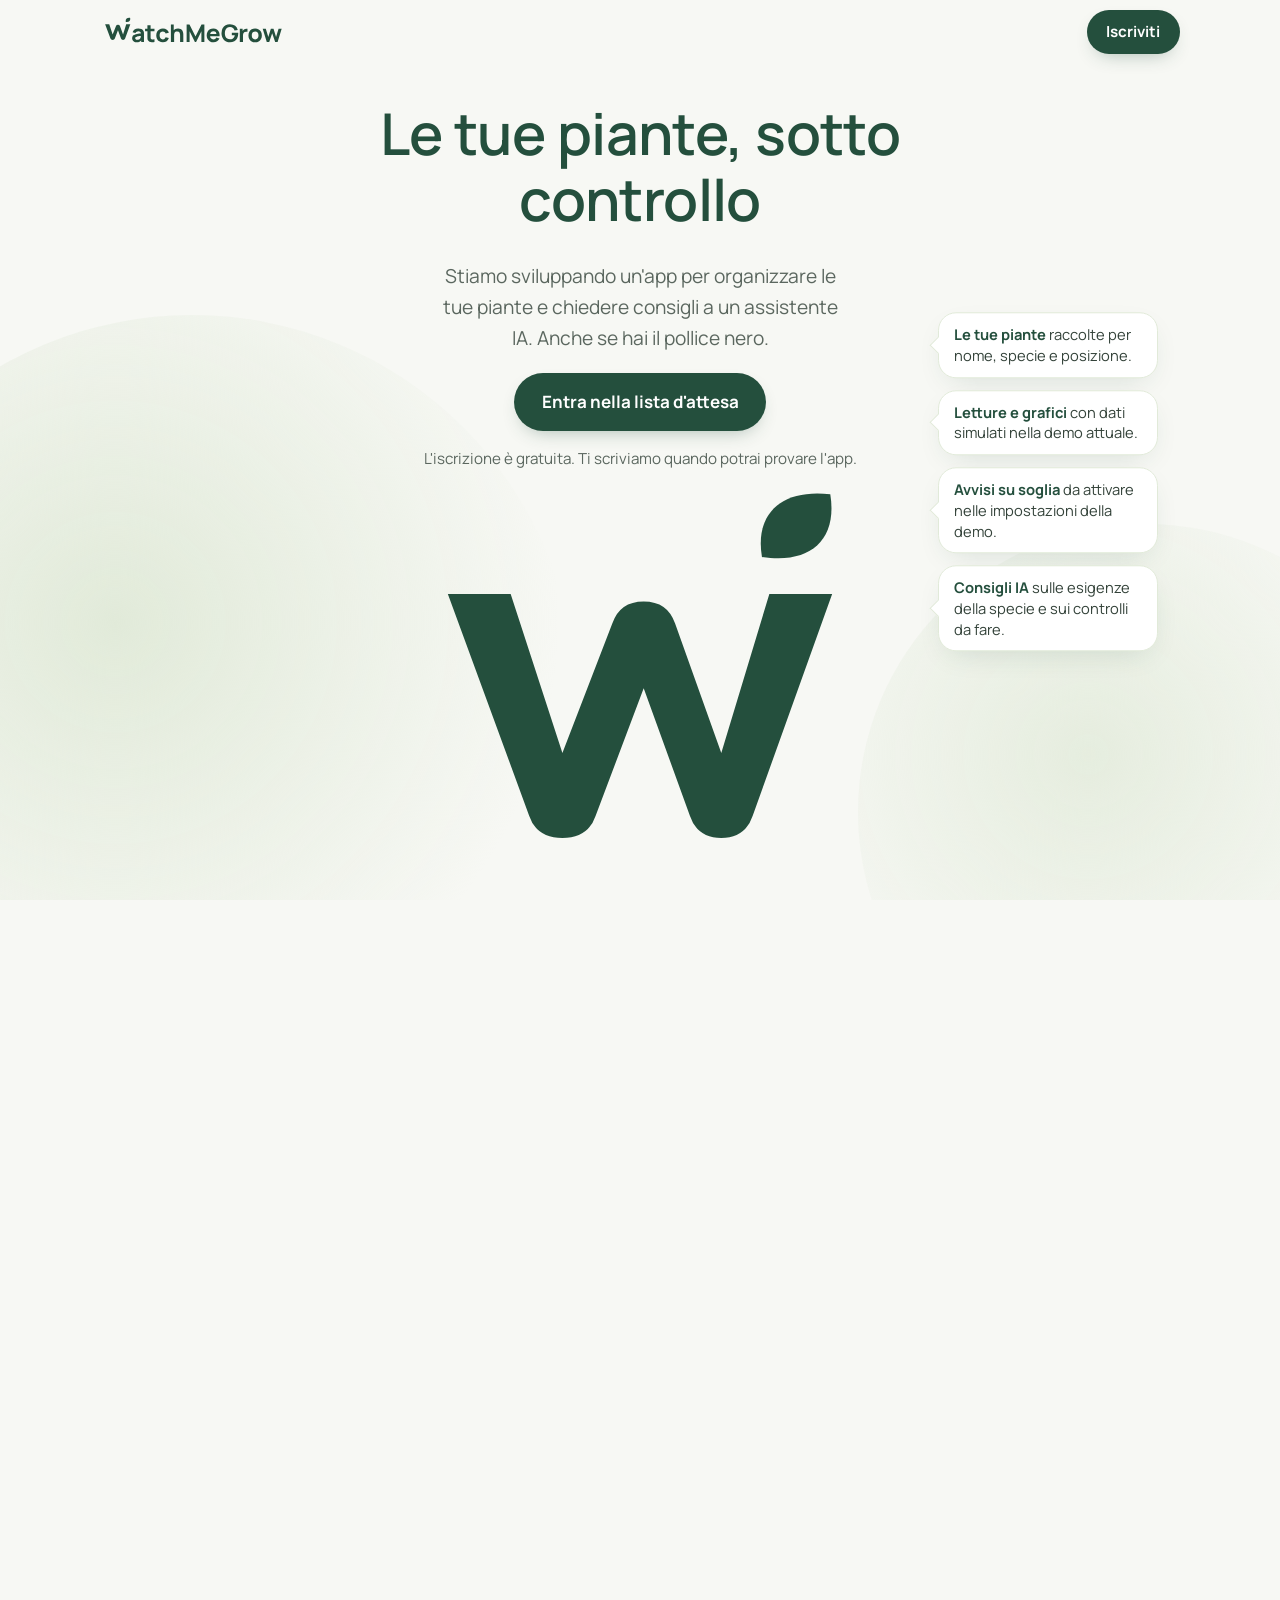
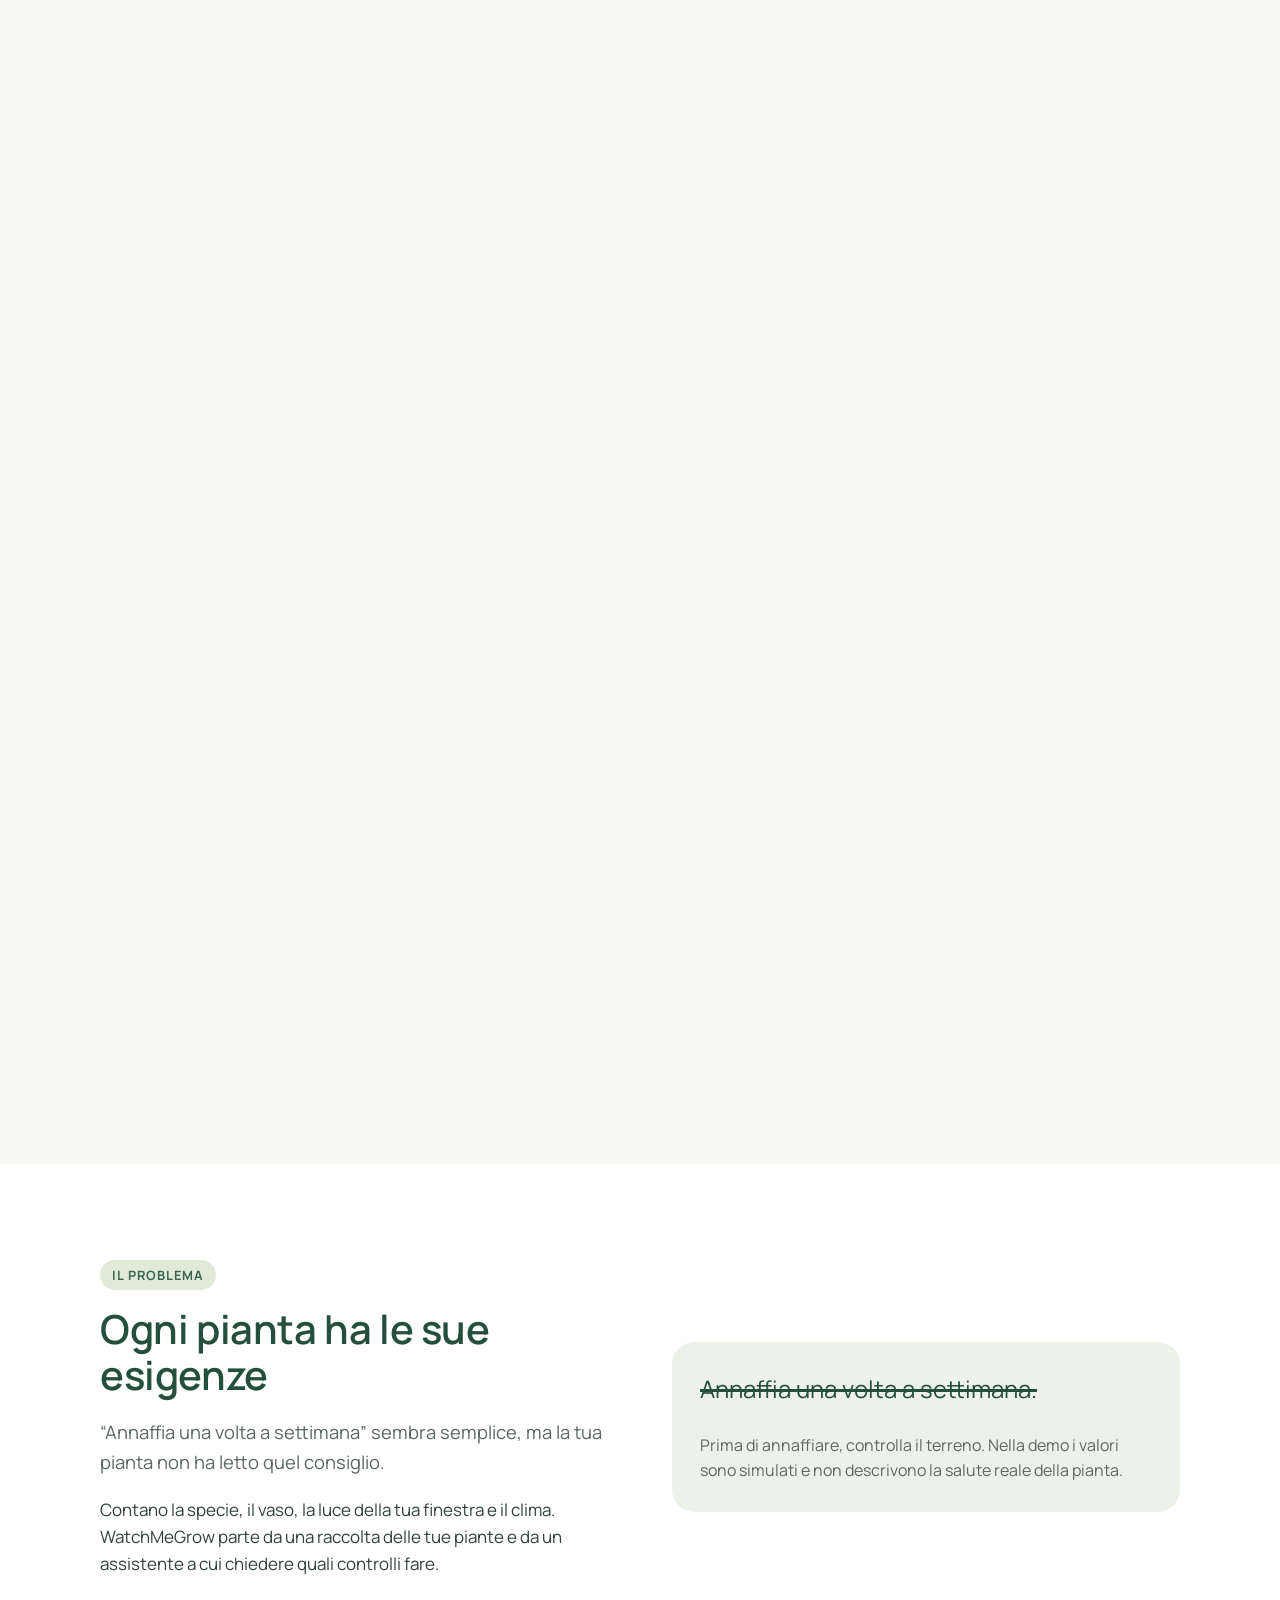
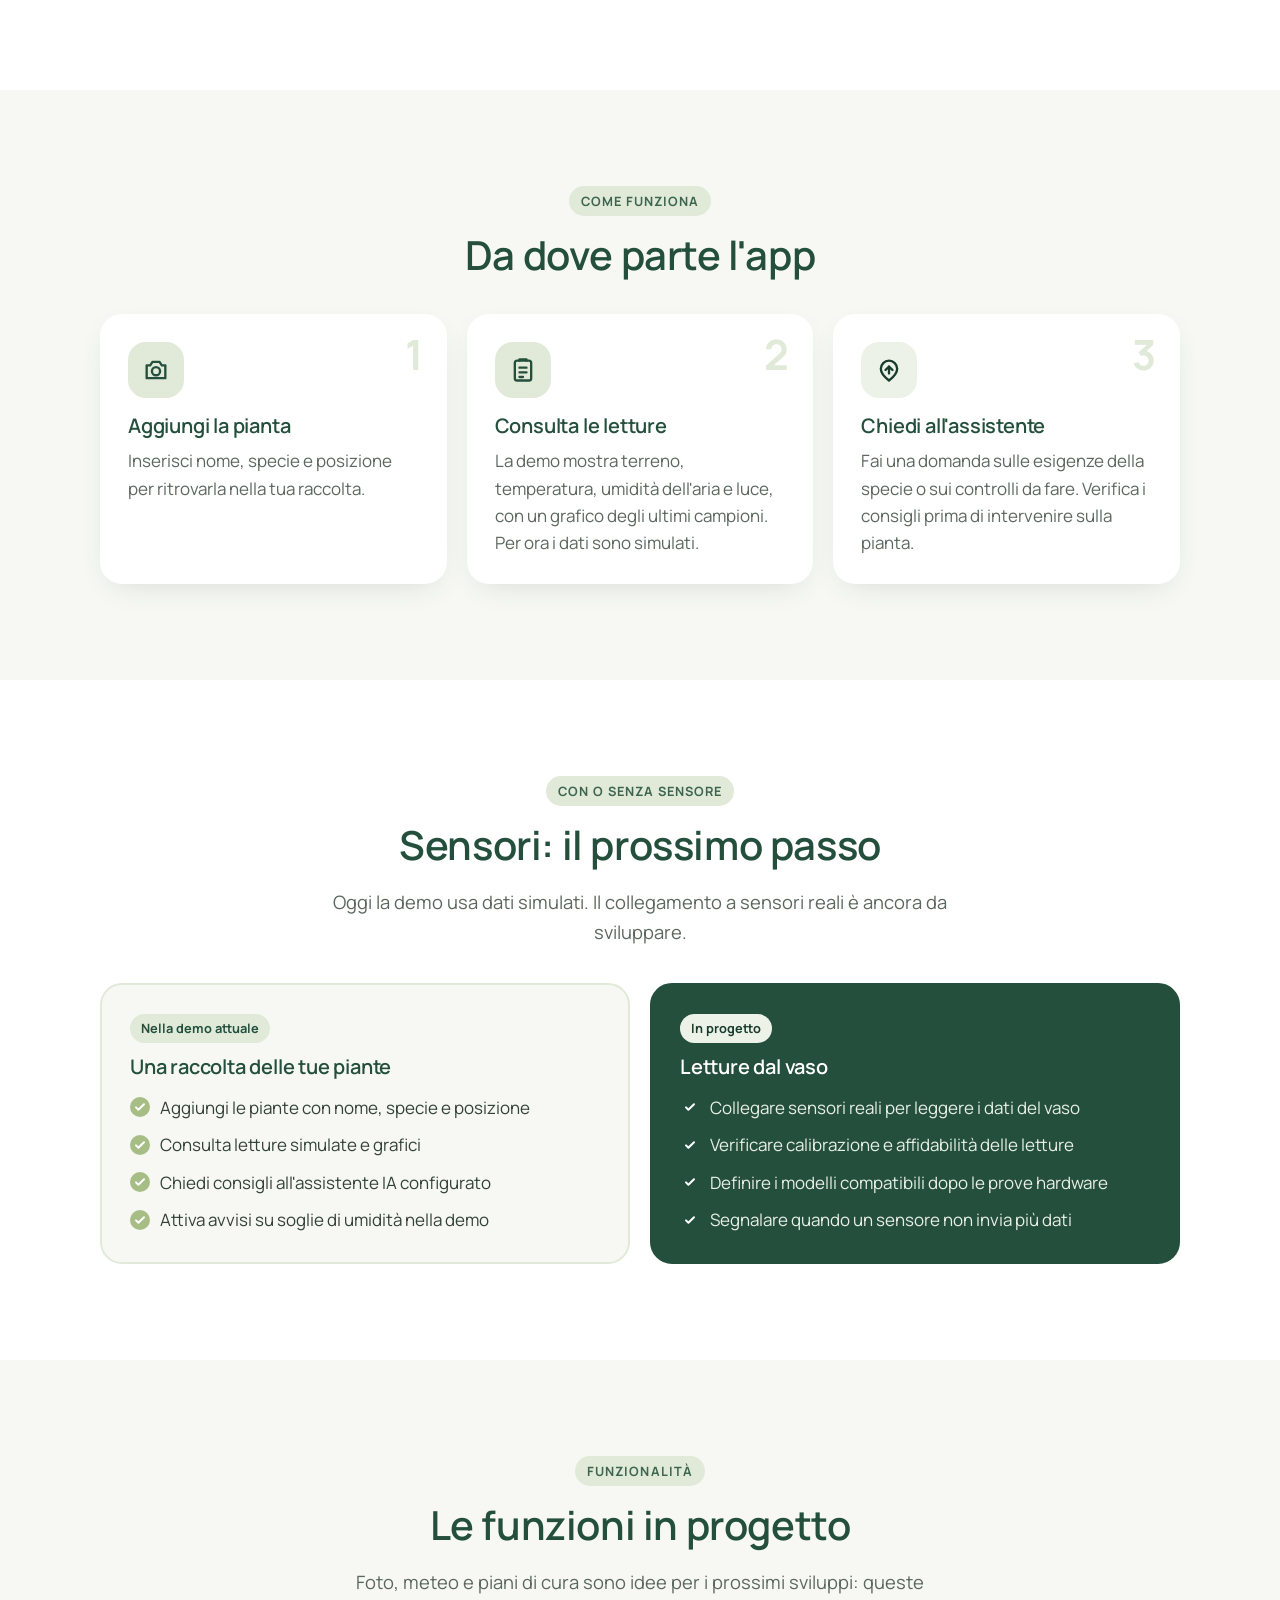
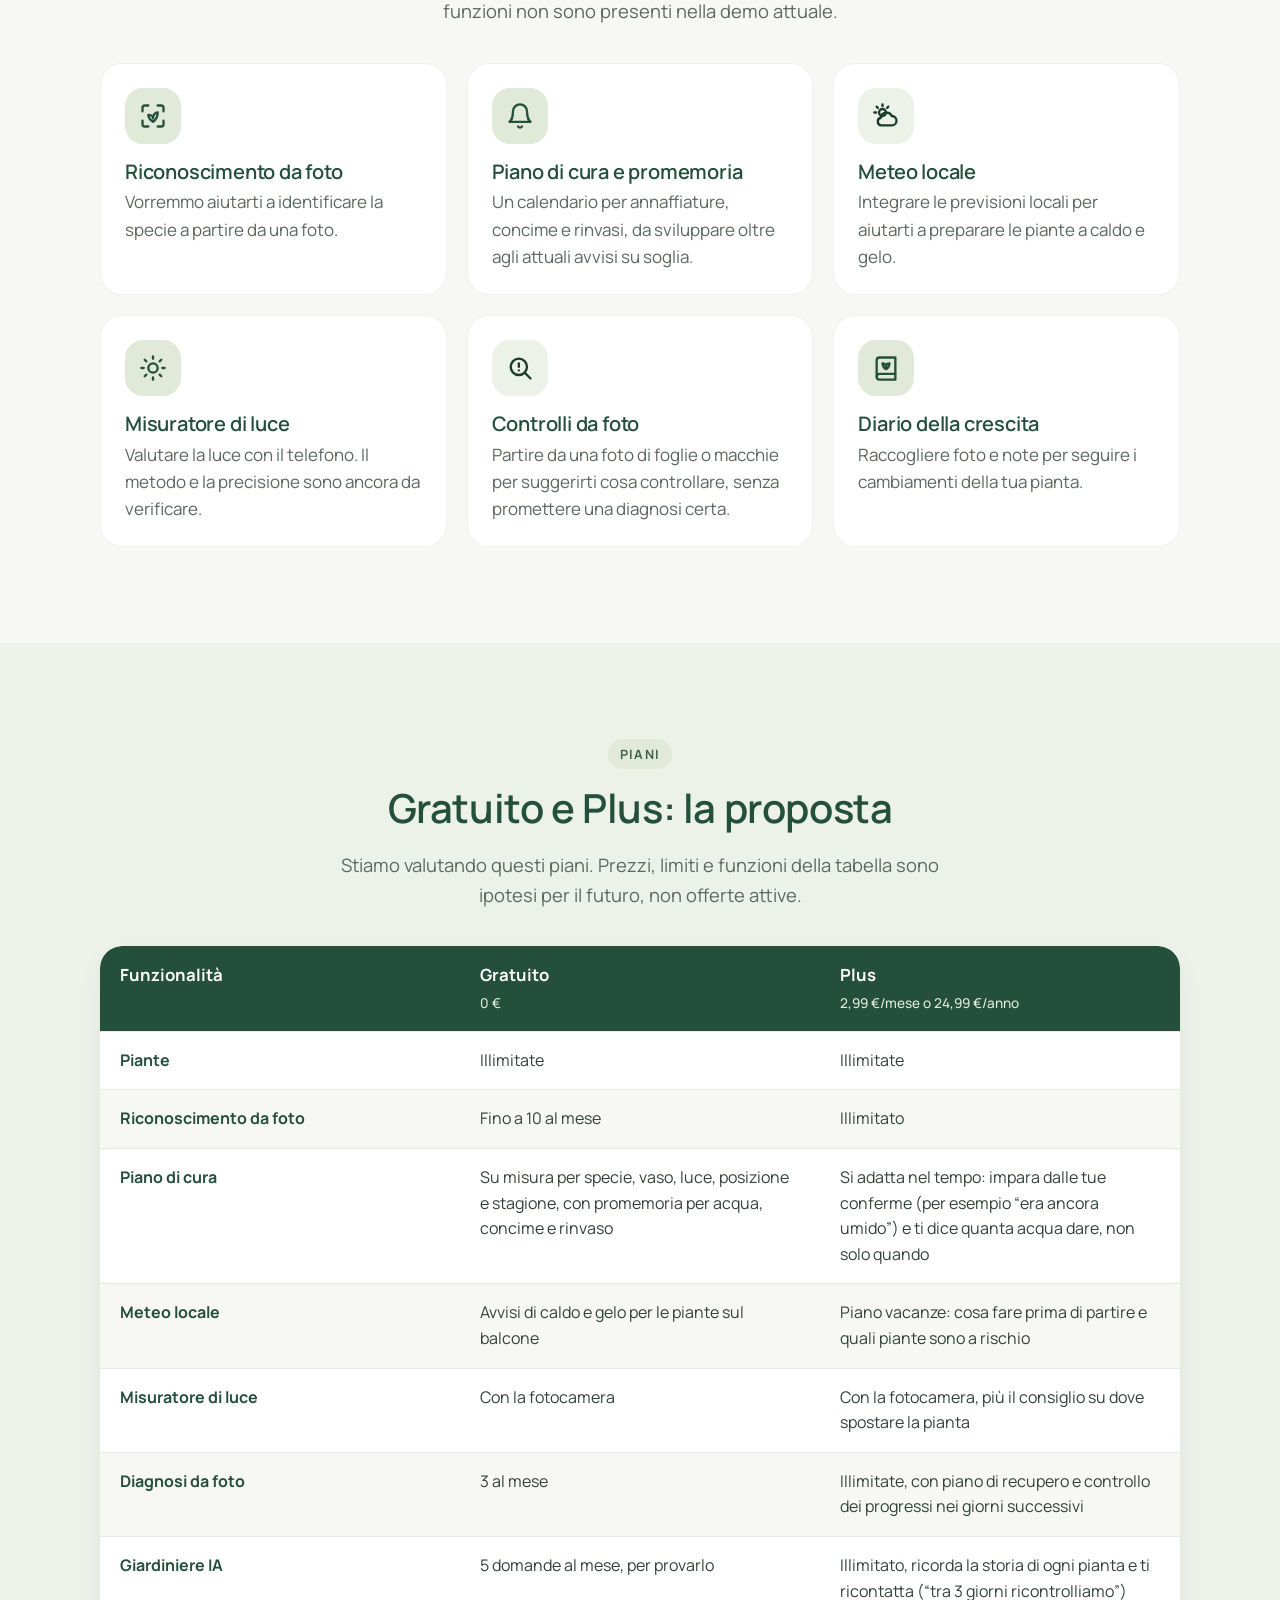
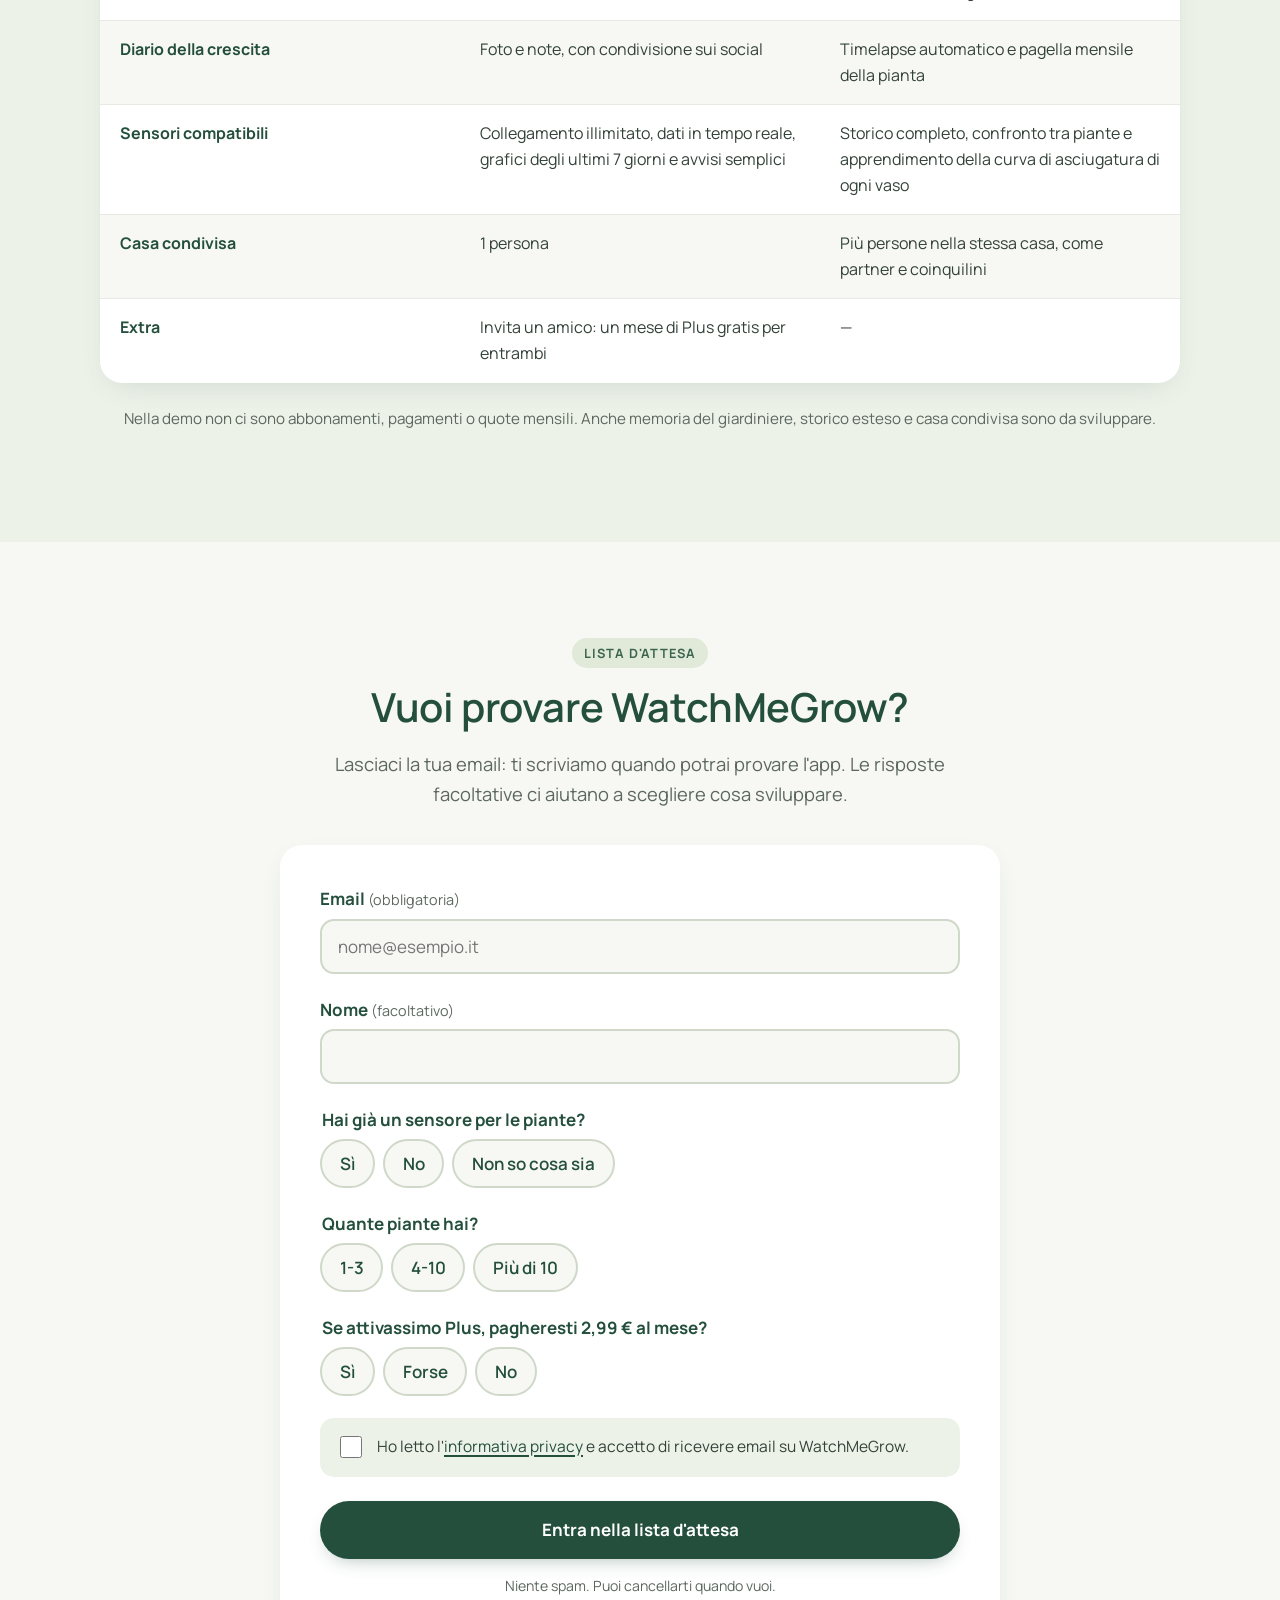
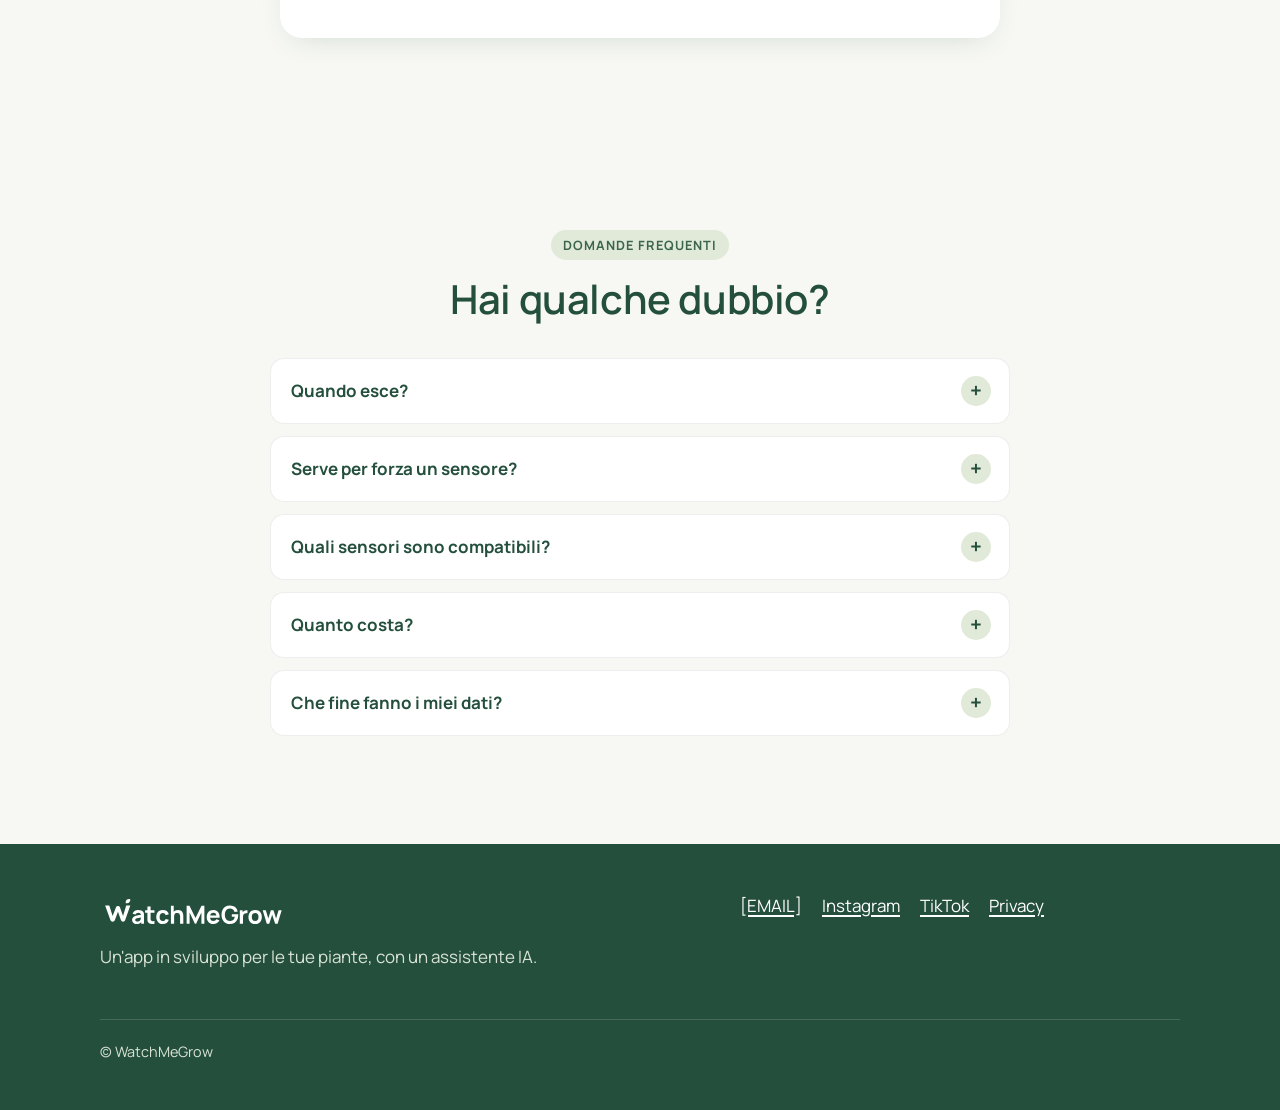
==== commit f78598ac: "Merge branch 'main' of https://github.com/wmg-team/watchmegrow-landing" ====
--- a/index.html
+++ b/index.html
@@ -3,8 +3,8 @@
 <head>
   <meta charset="utf-8">
   <meta name="viewport" content="width=device-width, initial-scale=1">
-  <title>WatchMeGrow – Il giardiniere IA che conosce la tua pianta</title>
-  <meta name="description" content="WatchMeGrow è l'app con un giardiniere IA che riconosce la tua pianta da una foto, crea un piano di cura su misura e ti segue giorno per giorno. Entra nella lista d'attesa.">
+  <title>WatchMeGrow – Le tue piante, sotto controllo</title>
+  <meta name="description" content="WatchMeGrow è un'app in sviluppo per organizzare le tue piante e chiedere consigli a un assistente IA. Entra nella lista d'attesa per sapere quando provarla.">
   <link rel="canonical" href="https://watchmegrow-website.netlify.app/">
   <meta name="theme-color" content="#f7f8f4">
 
@@ -12,8 +12,8 @@
   <meta property="og:type" content="website">
   <meta property="og:locale" content="it_IT">
   <meta property="og:site_name" content="WatchMeGrow">
-  <meta property="og:title" content="WatchMeGrow – Il giardiniere che conosce la tua pianta">
-  <meta property="og:description" content="Un giardiniere IA in tasca: riconosce la tua pianta, crea un piano di cura su misura e ti ricorda cosa fare. Anche se hai il pollice nero. Entra nella lista d'attesa.">
+  <meta property="og:title" content="WatchMeGrow – Le tue piante, sotto controllo">
+  <meta property="og:description" content="Organizza le tue piante e chiedi consigli a un assistente IA. WatchMeGrow è in sviluppo: iscriviti per sapere quando potrai provarla.">
   <meta property="og:url" content="https://watchmegrow-website.netlify.app/">
   <!-- Aggiungi un'immagine di anteprima 1200×630 (PNG o JPG) e scommenta:
   <meta property="og:image" content="https://watchmegrow-website.netlify.app/og-image.png">
@@ -23,9 +23,7 @@
 
   <link rel="icon" href="/favicon.svg" type="image/svg+xml">
 
-  <link rel="preconnect" href="https://fonts.googleapis.com">
-  <link rel="preconnect" href="https://fonts.gstatic.com" crossorigin>
-  <link href="https://fonts.googleapis.com/css2?family=Manrope:wght@400;500;600;700;800&display=swap" rel="stylesheet">
+  <link rel="preload" href="/fonts/Manrope.ttf" as="font" type="font/ttf" crossorigin>
   <link rel="stylesheet" href="/styles.css">
 
   <!-- Analisi rispettosa della privacy: inserisci qui lo script di Plausible o Umami (nessun cookie di profilazione).
@@ -38,8 +36,7 @@
   <header class="site-header">
     <div class="wrap">
       <a class="logo" href="/" aria-label="WatchMeGrow, torna all'inizio">
-        <img src="/brand/symbol.svg" alt="" width="30" height="30">
-        <span>WatchMe<em>Grow</em></span>
+        <img src="/brand/wordmark.svg" alt="WatchMeGrow" width="184" height="44">
       </a>
       <a class="btn btn-small" href="#lista-attesa">Iscriviti</a>
     </div>
@@ -55,11 +52,10 @@
         </div>
 
         <div class="hero-copy">
-          <span class="eyebrow">App in arrivo per iPhone e Android</span>
-          <h1 id="hero-title">Il giardiniere che conosce la tua pianta</h1>
-          <p class="lead">Un giardiniere IA in tasca che ti dice cosa fare, quando farlo e perché. Anche se hai il pollice nero.</p>
+          <h1 id="hero-title">Le tue piante, sotto controllo</h1>
+          <p class="lead">Stiamo sviluppando un'app per organizzare le tue piante e chiedere consigli a un assistente IA. Anche se hai il pollice nero.</p>
           <a class="btn" href="#lista-attesa">Entra nella lista d'attesa</a>
-          <p class="hero-note">Gratis, senza impegno. Chi si iscrive prova l'app per primo.</p>
+          <p class="hero-note">L'iscrizione è gratuita. Ti scriviamo quando potrai provare l'app.</p>
         </div>
 
         <div class="hero-show">
@@ -89,11 +85,11 @@
           </svg>
 
           <div class="phone-wrap">
-          <div class="phone" role="img" aria-label="Anteprima dell'app WatchMeGrow: la scheda di una Monstera con i prossimi promemoria e un messaggio del giardiniere IA che dice di tenerla d'occhio per tre giorni.">
+          <div class="phone" data-ui role="img" aria-label="Schema illustrativo, non una schermata dell'app. Demo con letture simulate e un esempio di domanda all'assistente IA.">
             <div class="phone-screen" aria-hidden="true">
               <div class="app-top">
                 <strong>Le mie piante</strong>
-                <span class="app-chip">☀️ 21°</span>
+                <span class="app-chip">Demo</span>
               </div>
               <div class="plant-card">
                 <svg viewBox="0 0 64 64">
@@ -106,15 +102,15 @@
                 </svg>
                 <div>
                   <b>Monstera</b>
-                  <small>Soggiorno · luce indiretta</small><br>
-                  <small>Salute: ottima 🌿</small>
+                  <small>Soggiorno</small><br>
+                  <small>Letture simulate</small>
                 </div>
               </div>
-              <div class="task"><i>💧</i><span>Annaffia tra 2 giorni · 250 ml</span></div>
-              <div class="task"><i class="soft">🪴</i><span>Concime a fine mese</span></div>
+              <div class="task"><span>Terreno, temperatura e luce</span></div>
+              <div class="task"><span>Schema illustrativo della demo</span></div>
               <div class="chat">
-                <div class="bubble me">Ho spostato la Monstera vicino alla finestra.</div>
-                <div class="bubble ai">Bravo! Ora tienila d'occhio per 3 giorni, poi ricontrolliamo le foglie insieme.</div>
+                <div class="bubble me">Dove metto la Monstera in inverno?</div>
+                <div class="bubble ai">Esempio di consiglio IA: cerca un punto con luce indiretta, lontano dalle correnti fredde.</div>
               </div>
             </div>
           </div>
@@ -122,10 +118,10 @@
         </div>
 
         <ul class="balloons">
-          <li class="balloon" data-start="0.5"><span class="b-ico" aria-hidden="true">📷</span><span><b>Riconosce la pianta</b> da una semplice foto.</span></li>
-          <li class="balloon" data-start="0.6"><span class="b-ico" aria-hidden="true">📋</span><span><b>Piano di cura su misura</b> per vaso, luce e meteo.</span></li>
-          <li class="balloon" data-start="0.7"><span class="b-ico" aria-hidden="true">💧</span><span><b>Ti ricorda cosa fare:</b> annaffiare, concimare, rinvasare.</span></li>
-          <li class="balloon" data-start="0.8"><span class="b-ico" aria-hidden="true">💬</span><span><b>Chiedi al giardiniere</b> e più passa il tempo, più conosce la tua pianta.</span></li>
+          <li class="balloon" data-start="0.5"><span><b>Le tue piante</b> raccolte per nome, specie e posizione.</span></li>
+          <li class="balloon" data-start="0.6"><span><b>Letture e grafici</b> con dati simulati nella demo attuale.</span></li>
+          <li class="balloon" data-start="0.7"><span><b>Avvisi su soglia</b> da attivare nelle impostazioni della demo.</span></li>
+          <li class="balloon" data-start="0.8"><span><b>Consigli IA</b> sulle esigenze della specie e sui controlli da fare.</span></li>
         </ul>
       </div>
     </section>
@@ -135,13 +131,13 @@
       <div class="wrap">
         <div>
           <span class="eyebrow">Il problema</span>
-          <h2 id="problem-title">I consigli generici non funzionano</h2>
+          <h2 id="problem-title">Ogni pianta ha le sue esigenze</h2>
           <p class="lead">“Annaffia una volta a settimana” sembra semplice, ma la tua pianta non ha letto quel consiglio.</p>
-          <p>Ogni pianta è diversa, e lo sono anche il vaso, la luce della tua finestra e il clima della tua città. Per questo una regola uguale per tutti finisce spesso con foglie gialle o radici marce.</p>
+          <p>Contano la specie, il vaso, la luce della tua finestra e il clima. WatchMeGrow parte da una raccolta delle tue piante e da un assistente a cui chiedere quali controlli fare.</p>
         </div>
         <blockquote>
           <p><s>Annaffia una volta a settimana.</s></p>
-          <p>Meglio: “La tua pianta, in quel vaso, su quel balcone, con il caldo di questi giorni, ha bisogno di acqua domani.”</p>
+          <p>Prima di annaffiare, controlla il terreno. Nella demo i valori sono simulati e non descrivono la salute reale della pianta.</p>
         </blockquote>
       </div>
     </section>
@@ -151,29 +147,29 @@
       <div class="wrap">
         <div class="section-head center">
           <span class="eyebrow">Come funziona</span>
-          <h2 id="how-title">Tre passi, zero stress</h2>
+          <h2 id="how-title">Da dove parte l'app</h2>
         </div>
         <ol class="steps">
           <li class="step">
             <div class="icon" aria-hidden="true">
               <svg viewBox="0 0 24 24" fill="none" stroke="currentColor" stroke-width="2" stroke-linecap="round" stroke-linejoin="round"><path d="M4 8h3l2-3h6l2 3h3v11H4z"/><circle cx="12" cy="13" r="3.5"/></svg>
             </div>
-            <h3>Fotografa la pianta</h3>
-            <p>Scatta una foto: il giardiniere riconosce la specie e ti chiede due cose sul vaso e su dove la tieni.</p>
+            <h3>Aggiungi la pianta</h3>
+            <p>Inserisci nome, specie e posizione per ritrovarla nella tua raccolta.</p>
           </li>
           <li class="step">
             <div class="icon" aria-hidden="true">
               <svg viewBox="0 0 24 24" fill="none" stroke="currentColor" stroke-width="2" stroke-linecap="round" stroke-linejoin="round"><rect x="5" y="4" width="14" height="17" rx="2"/><path d="M9 4V3h6v1M9 10h6M9 14h6M9 18h3"/></svg>
             </div>
-            <h3>Ricevi il tuo piano di cura</h3>
-            <p>Un piano fatto su misura per la tua pianta, il tuo vaso, la tua luce e il meteo di dove vivi.</p>
+            <h3>Consulta le letture</h3>
+            <p>La demo mostra terreno, temperatura, umidità dell'aria e luce, con un grafico degli ultimi campioni. Per ora i dati sono simulati.</p>
           </li>
           <li class="step">
             <div class="icon soft" aria-hidden="true">
               <svg viewBox="0 0 24 24" fill="none" stroke="currentColor" stroke-width="2" stroke-linecap="round" stroke-linejoin="round"><path d="M12 21c-4-3-7-6-7-10a7 7 0 0 1 14 0c0 4-3 7-7 10z"/><path d="M12 15V9M9 12l3-3 3 3"/></svg>
             </div>
-            <h3>Il giardiniere ti segue e impara</h3>
-            <p>Ti ricorda cosa fare, risponde alle tue domande e più passa il tempo più conosce la tua pianta.</p>
+            <h3>Chiedi all'assistente</h3>
+            <p>Fai una domanda sulle esigenze della specie o sui controlli da fare. Verifica i consigli prima di intervenire sulla pianta.</p>
           </li>
         </ol>
       </div>
@@ -184,30 +180,28 @@
       <div class="wrap">
         <div class="section-head center">
           <span class="eyebrow">Con o senza sensore</span>
-          <h2 id="sensor-title">Funziona subito, anche senza niente nel vaso</h2>
-          <p class="lead">Il sensore è un di più, non un obbligo.</p>
+          <h2 id="sensor-title">Sensori: il prossimo passo</h2>
+          <p class="lead">Oggi la demo usa dati simulati. Il collegamento a sensori reali è ancora da sviluppare.</p>
         </div>
         <div class="compare">
           <div class="compare-col">
-            <span class="tag">Senza sensore</span>
-            <h3>Basta il telefono</h3>
+            <span class="tag">Nella demo attuale</span>
+            <h3>Una raccolta delle tue piante</h3>
             <ul class="checklist">
-              <li>Riconosce la pianta da una foto</li>
-              <li>Crea un piano di cura su vaso, luce, posizione e meteo</li>
-              <li>Ti ricorda quando annaffiare, concimare e rinvasare</li>
-              <li>Misura la luce con la fotocamera</li>
-              <li>Capisce cosa non va guardando una foto</li>
-              <li>Tiene il diario fotografico della crescita</li>
+              <li>Aggiungi le piante con nome, specie e posizione</li>
+              <li>Consulta letture simulate e grafici</li>
+              <li>Chiedi consigli all'assistente IA configurato</li>
+              <li>Attiva avvisi su soglie di umidità nella demo</li>
             </ul>
           </div>
           <div class="compare-col with">
-            <span class="tag">Con sensore</span>
-            <h3>Dati veri, direttamente dal vaso</h3>
+            <span class="tag">In progetto</span>
+            <h3>Letture dal vaso</h3>
             <ul class="checklist">
-              <li>Colleghi un sensore Bluetooth compatibile al vaso</li>
-              <li>Il giardiniere smette di stimare e legge l'umidità reale della terra</li>
-              <li>Impara quanta acqua beve davvero quella pianta</li>
-              <li>Ti dice con precisione quando e quanta acqua dare</li>
+              <li>Collegare sensori reali per leggere i dati del vaso</li>
+              <li>Verificare calibrazione e affidabilità delle letture</li>
+              <li>Definire i modelli compatibili dopo le prove hardware</li>
+              <li>Segnalare quando un sensore non invia più dati</li>
             </ul>
           </div>
         </div>
@@ -219,7 +213,8 @@
       <div class="wrap">
         <div class="section-head center">
           <span class="eyebrow">Funzionalità</span>
-          <h2 id="features-title">Tutto quello che serve alle tue piante</h2>
+          <h2 id="features-title">Le funzioni in progetto</h2>
+          <p class="lead">Foto, meteo e piani di cura sono idee per i prossimi sviluppi: queste funzioni non sono presenti nella demo attuale.</p>
         </div>
         <div class="features">
           <article class="feature">
@@ -227,42 +222,42 @@
               <svg viewBox="0 0 24 24" fill="none" stroke="currentColor" stroke-width="2" stroke-linecap="round" stroke-linejoin="round"><path d="M3 8V5a2 2 0 0 1 2-2h3M16 3h3a2 2 0 0 1 2 2v3M21 16v3a2 2 0 0 1-2 2h-3M8 21H5a2 2 0 0 1-2-2v-3"/><path d="M12 17c-3-2-4-4-4-6 2 0 4 1 4 3 0-3 2-5 4-5 0 3-1 6-4 8z"/></svg>
             </div>
             <h3>Riconoscimento da foto</h3>
-            <p>Inquadra la pianta e scopri subito come si chiama e di cosa ha bisogno.</p>
+            <p>Vorremmo aiutarti a identificare la specie a partire da una foto.</p>
           </article>
           <article class="feature">
             <div class="icon" aria-hidden="true">
               <svg viewBox="0 0 24 24" fill="none" stroke="currentColor" stroke-width="2" stroke-linecap="round" stroke-linejoin="round"><path d="M18 8a6 6 0 0 0-12 0c0 7-3 9-3 9h18s-3-2-3-9"/><path d="M13.7 21a2 2 0 0 1-3.4 0"/></svg>
             </div>
             <h3>Piano di cura e promemoria</h3>
-            <p>Un calendario su misura che ti avvisa quando annaffiare, concimare e rinvasare.</p>
+            <p>Un calendario per annaffiature, concime e rinvasi, da sviluppare oltre agli attuali avvisi su soglia.</p>
           </article>
           <article class="feature">
             <div class="icon soft" aria-hidden="true">
               <svg viewBox="0 0 24 24" fill="none" stroke="currentColor" stroke-width="2" stroke-linecap="round" stroke-linejoin="round"><circle cx="9" cy="9" r="3"/><path d="M9 2v1.5M2 9h1.5M4 4l1 1M14 4l-1 1"/><path d="M8 20h9a4 4 0 0 0 0-8 5 5 0 0 0-9.5 1.5A3.3 3.3 0 0 0 8 20z"/></svg>
             </div>
             <h3>Meteo locale</h3>
-            <p>Caldo, gelo o vento in arrivo? Il piano si adatta e ti avvisa per tempo.</p>
+            <p>Integrare le previsioni locali per aiutarti a preparare le piante a caldo e gelo.</p>
           </article>
           <article class="feature">
             <div class="icon" aria-hidden="true">
               <svg viewBox="0 0 24 24" fill="none" stroke="currentColor" stroke-width="2" stroke-linecap="round" stroke-linejoin="round"><circle cx="12" cy="12" r="4"/><path d="M12 2v2M12 20v2M4.9 4.9l1.4 1.4M17.7 17.7l1.4 1.4M2 12h2M20 12h2M4.9 19.1l1.4-1.4M17.7 6.3l1.4-1.4"/></svg>
             </div>
             <h3>Misuratore di luce</h3>
-            <p>Usa la fotocamera per capire se quell'angolo di casa è giusto per la tua pianta.</p>
+            <p>Valutare la luce con il telefono. Il metodo e la precisione sono ancora da verificare.</p>
           </article>
           <article class="feature">
             <div class="icon soft" aria-hidden="true">
               <svg viewBox="0 0 24 24" fill="none" stroke="currentColor" stroke-width="2" stroke-linecap="round" stroke-linejoin="round"><circle cx="11" cy="11" r="7"/><path d="M21 21l-5-5"/><path d="M11 8v3M11 14h.01"/></svg>
             </div>
-            <h3>Diagnosi da foto</h3>
-            <p>Foglie gialle, macchie o insetti? Fotografa il problema e scopri come rimediare.</p>
+            <h3>Controlli da foto</h3>
+            <p>Partire da una foto di foglie o macchie per suggerirti cosa controllare, senza promettere una diagnosi certa.</p>
           </article>
           <article class="feature">
             <div class="icon" aria-hidden="true">
               <svg viewBox="0 0 24 24" fill="none" stroke="currentColor" stroke-width="2" stroke-linecap="round" stroke-linejoin="round"><path d="M4 19.5A2.5 2.5 0 0 1 6.5 17H20V3H6.5A2.5 2.5 0 0 0 4 5.5z"/><path d="M4 19.5A2.5 2.5 0 0 0 6.5 22H20v-5"/><path d="M12 13c-2-1-3-3-3-5 2 0 3 1 3 3 0-2 1-3 3-3 0 2-1 4-3 5z"/></svg>
             </div>
             <h3>Diario della crescita</h3>
-            <p>Una foto alla volta, guarda la tua pianta crescere e condividi i progressi.</p>
+            <p>Raccogliere foto e note per seguire i cambiamenti della tua pianta.</p>
           </article>
         </div>
       </div>
@@ -273,7 +268,8 @@
       <div class="wrap">
         <div class="section-head center">
           <span class="eyebrow">Piani</span>
-          <h2 id="pricing-title">Gratis per iniziare, Plus se vuoi di più</h2>
+          <h2 id="pricing-title">Gratuito e Plus: la proposta</h2>
+          <p class="lead">Stiamo valutando questi piani. Prezzi, limiti e funzioni della tabella sono ipotesi per il futuro, non offerte attive.</p>
         </div>
         <div class="pricing-table-wrap" role="region" aria-label="Confronto tra piano Gratuito e Plus">
           <table class="pricing-table">
@@ -343,7 +339,7 @@
             </tbody>
           </table>
         </div>
-        <p class="pricing-note">L'app è in sviluppo: piani e prezzi potrebbero cambiare prima del lancio.</p>
+        <p class="pricing-note">Nella demo non ci sono abbonamenti, pagamenti o quote mensili. Anche memoria del giardiniere, storico esteso e casa condivisa sono da sviluppare.</p>
       </div>
     </section>
 
@@ -352,8 +348,8 @@
       <div class="wrap">
         <div class="section-head center">
           <span class="eyebrow">Lista d'attesa</span>
-          <h2 id="signup-title">Prova WatchMeGrow per primo</h2>
-          <p class="lead">Lasciaci la tua email: ti scriviamo quando l'app è pronta da provare. Le domande facoltative ci aiutano a costruirla meglio.</p>
+          <h2 id="signup-title">Vuoi provare WatchMeGrow?</h2>
+          <p class="lead">Lasciaci la tua email: ti scriviamo quando potrai provare l'app. Le risposte facoltative ci aiutano a scegliere cosa sviluppare.</p>
         </div>
 
         <form class="form-card" name="lista-attesa" method="POST" data-netlify="true" netlify-honeypot="bot-field" action="/grazie">
@@ -391,7 +387,7 @@
           </fieldset>
 
           <fieldset>
-            <legend>Pagheresti 2,99 € al mese per Plus?</legend>
+            <legend>Se attivassimo Plus, pagheresti 2,99 € al mese?</legend>
             <div class="choices">
               <div class="choice"><input type="radio" id="plus-si" name="plus" value="Sì"><label for="plus-si">Sì</label></div>
               <div class="choice"><input type="radio" id="plus-forse" name="plus" value="Forse"><label for="plus-forse">Forse</label></div>
@@ -419,19 +415,19 @@
         </div>
         <details>
           <summary>Quando esce?</summary>
-          <div><p>Stiamo sviluppando l'app: chi è in lista d'attesa la prova per primo.</p></div>
+          <div><p>L'app è in sviluppo e non c'è ancora una data di uscita. Iscriviti per sapere quando potrai provarla. Stiamo valutando anche una versione per iPhone e Android.</p></div>
         </details>
         <details>
           <summary>Serve per forza un sensore?</summary>
-          <div><p>No. L'app funziona benissimo anche senza: riconosce la pianta, crea il piano di cura, ti manda i promemoria e ti aiuta a risolvere i problemi. Il sensore serve solo se vuoi consigli ancora più precisi sull'acqua.</p></div>
+          <div><p>No. La demo permette di organizzare le piante e chiedere consigli all'assistente IA senza sensori. Le letture mostrate sono simulate: non usarle per decidere quando annaffiare.</p></div>
         </details>
         <details>
           <summary>Quali sensori sono compatibili?</summary>
-          <div><p>All'inizio sensori Bluetooth come lo Xiaomi Mi Flora; la lista completa arriverà al lancio.</p></div>
+          <div><p>Non abbiamo ancora verificato la compatibilità con sensori reali. Pubblicheremo l'elenco dei modelli supportati dopo le prove hardware.</p></div>
         </details>
         <details>
           <summary>Quanto costa?</summary>
-          <div><p>L'app è gratuita. Se vuoi il giardiniere IA senza limiti e le funzioni in più, puoi scegliere Plus: il prezzo previsto al lancio è 2,99 € al mese o 24,99 € l'anno. Plus è facoltativo.</p></div>
+          <div><p>Iscriversi alla lista d'attesa è gratuito. Per l'app stiamo valutando un piano gratuito e un Plus a 2,99 € al mese o 24,99 € l'anno. Sono ipotesi: piani e prezzi non sono ancora confermati.</p></div>
         </details>
         <details>
           <summary>Che fine fanno i miei dati?</summary>
@@ -447,10 +443,9 @@
       <div class="footer-grid">
         <div>
           <a class="logo" href="/" aria-label="WatchMeGrow, torna all'inizio">
-            <img src="/brand/symbol.svg" alt="" width="30" height="30">
-            <span>WatchMe<em>Grow</em></span>
+            <img src="/brand/wordmark-white.svg" alt="WatchMeGrow" width="184" height="44">
           </a>
-          <p>Il giardiniere IA che conosce la tua pianta. In arrivo per iPhone e Android.</p>
+          <p>Un'app in sviluppo per le tue piante, con un assistente IA.</p>
         </div>
         <ul class="footer-links">
           <li><a href="mailto:[EMAIL]">[EMAIL]</a></li>
--- a/styles.css
+++ b/styles.css
@@ -1,4 +1,12 @@
 /* WatchMeGrow — stile mobile-first */
+@font-face {
+  font-family: "Manrope";
+  src: url("/fonts/Manrope.ttf") format("truetype");
+  font-style: normal;
+  font-weight: 200 800;
+  font-display: swap;
+}
+
 :root {
   --sage: #a6be85;
   --sage-light: #e1ead9;
@@ -105,10 +113,7 @@
   position: sticky;
   top: 0;
   z-index: 50;
-  background: rgba(248, 244, 234, 0.92);
-  backdrop-filter: blur(8px);
-  -webkit-backdrop-filter: blur(8px);
-  border-bottom: 1px solid rgba(31, 58, 43, 0.08);
+  background: var(--cream);
 }
 .site-header .wrap {
   display: flex;
@@ -127,8 +132,7 @@
   color: var(--forest);
   text-decoration: none;
 }
-.logo img { width: 30px; height: 30px; }
-.logo span em { font-style: normal; color: #54745a; }
+.logo img { width: 184px; height: 44px; object-fit: contain; }
 
 /* ---------- Buttons ---------- */
 .btn {
@@ -680,7 +684,6 @@
 .site-footer a { color: var(--white); }
 .site-footer a:hover { color: var(--accent-soft); }
 .site-footer .logo { color: var(--white); }
-.site-footer .logo span em { color: #a6be85; }
 .footer-grid { display: grid; gap: 1.5rem; }
 .footer-links { list-style: none; padding: 0; margin: 0; display: flex; flex-wrap: wrap; gap: 0.5rem 1.25rem; }
 .footer-bottom { border-top: 1px solid rgba(255, 255, 255, 0.15); margin-top: 2rem; padding-top: 1.25rem; font-size: 0.9rem; }
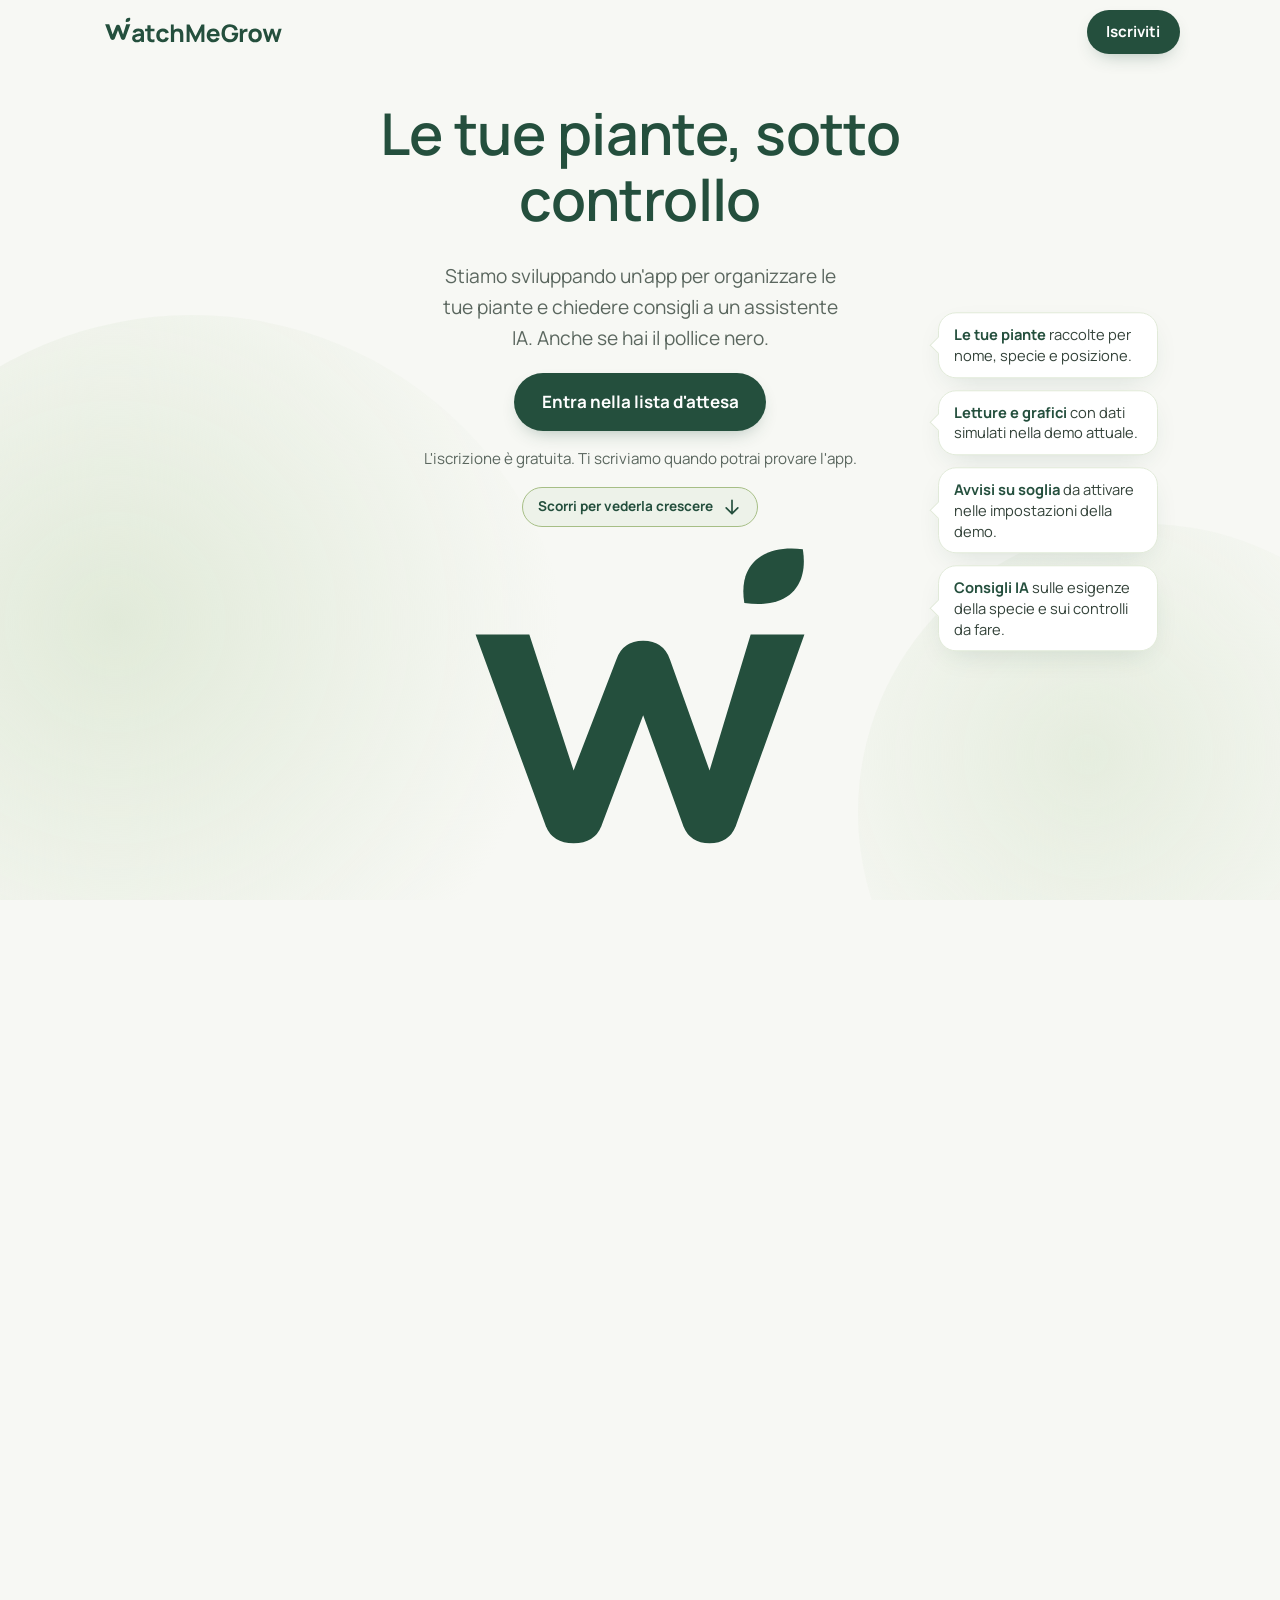
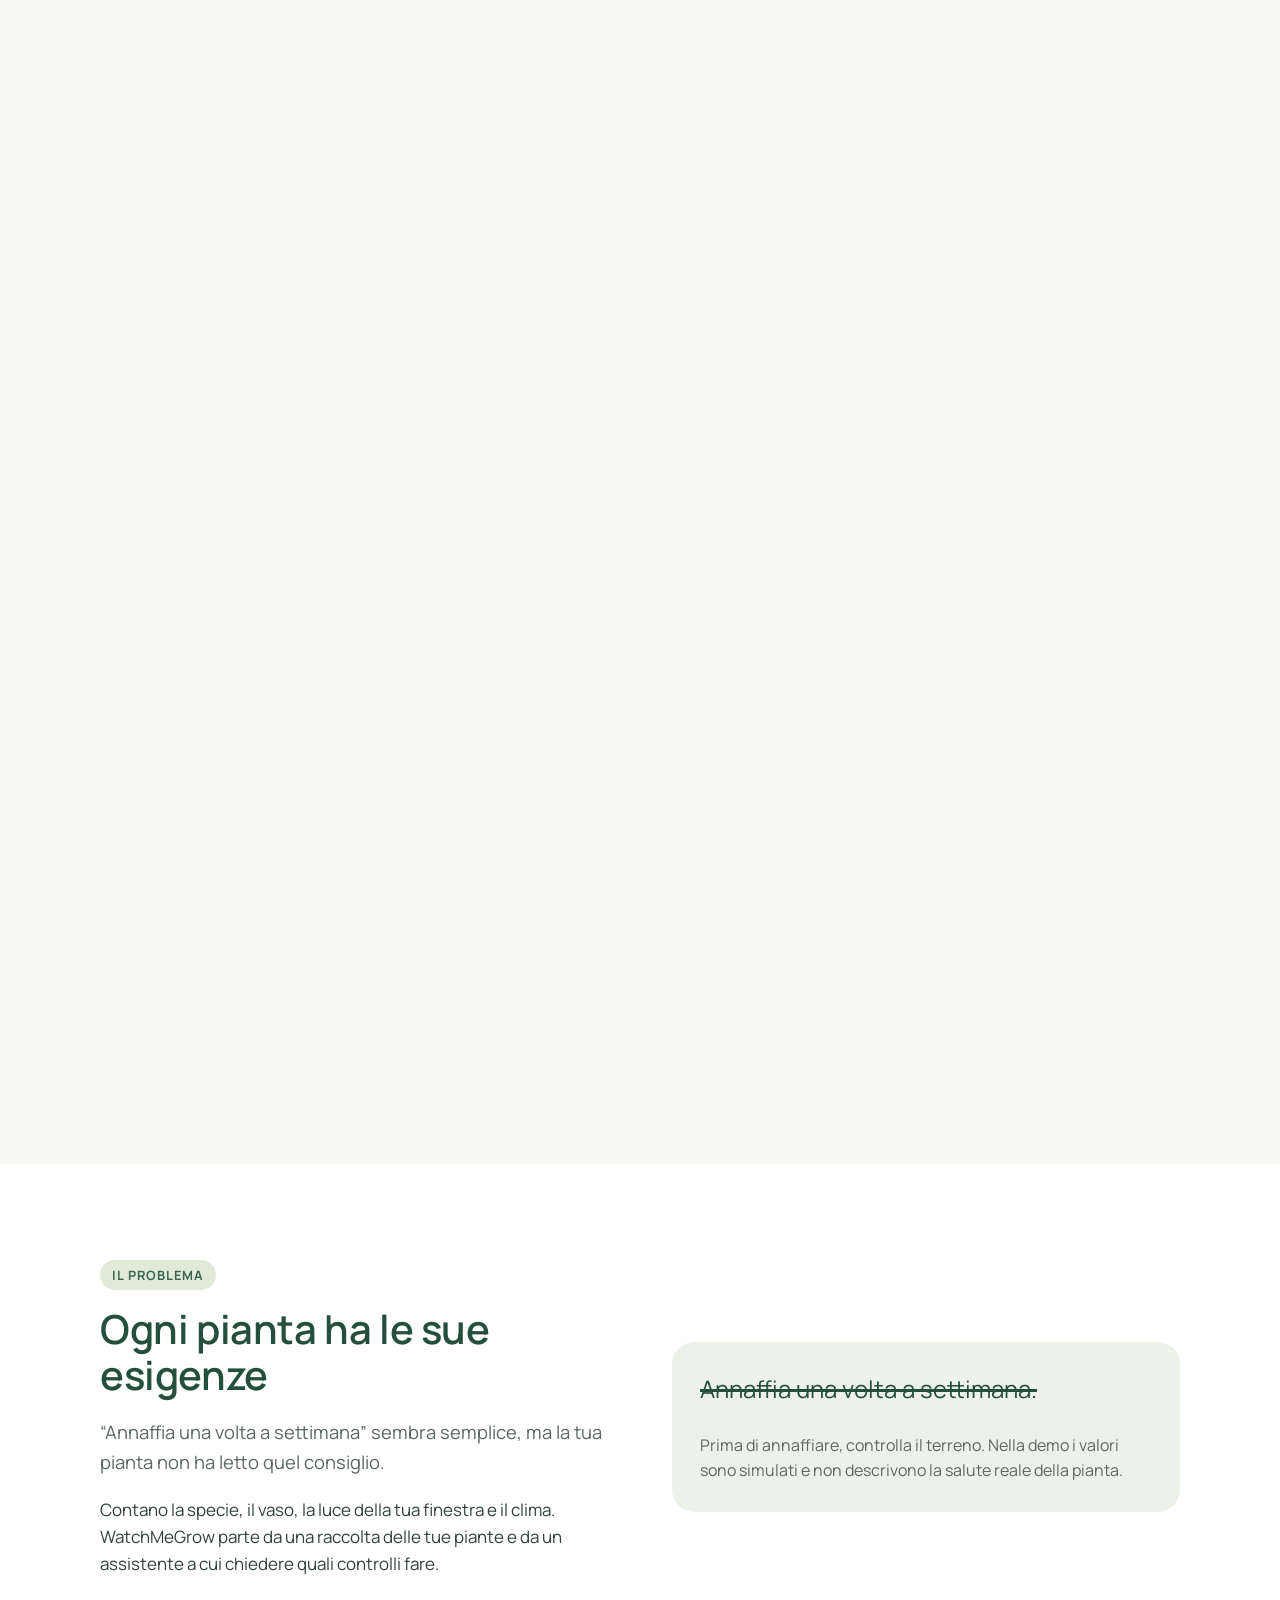
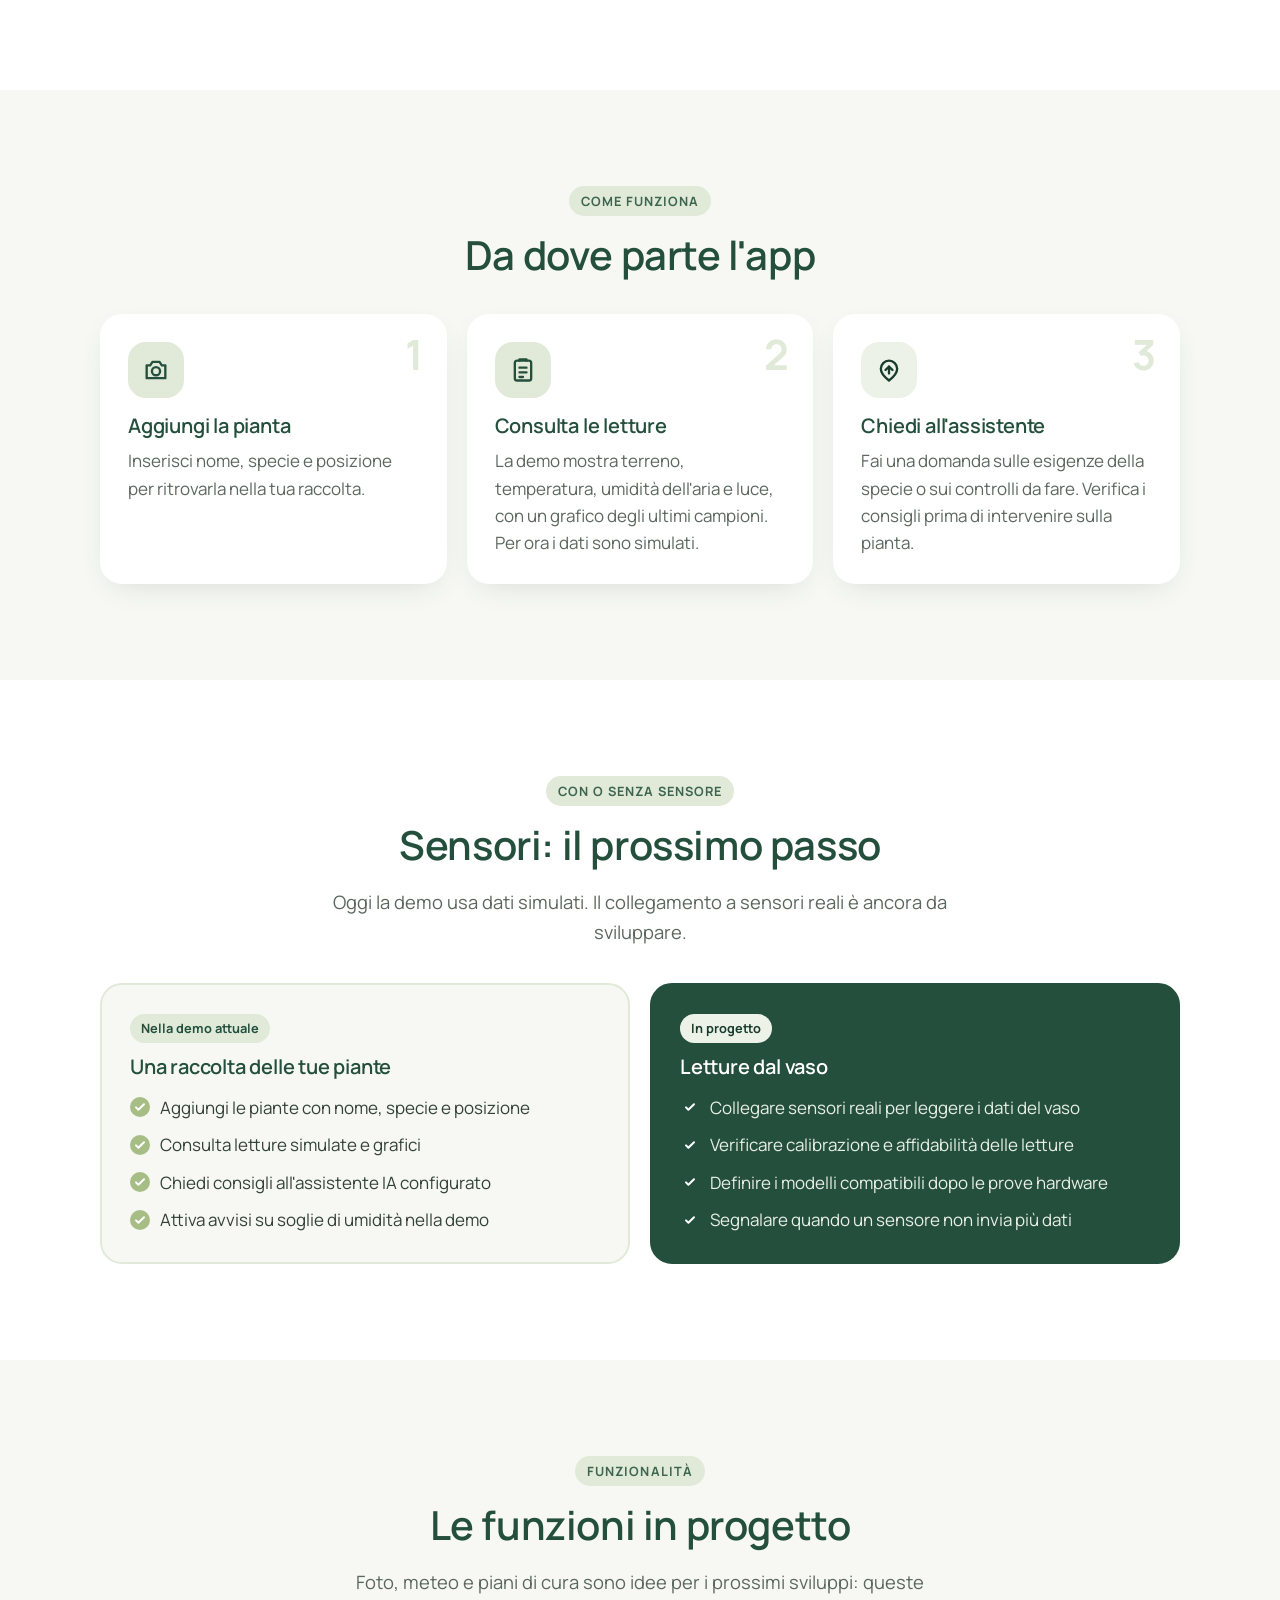
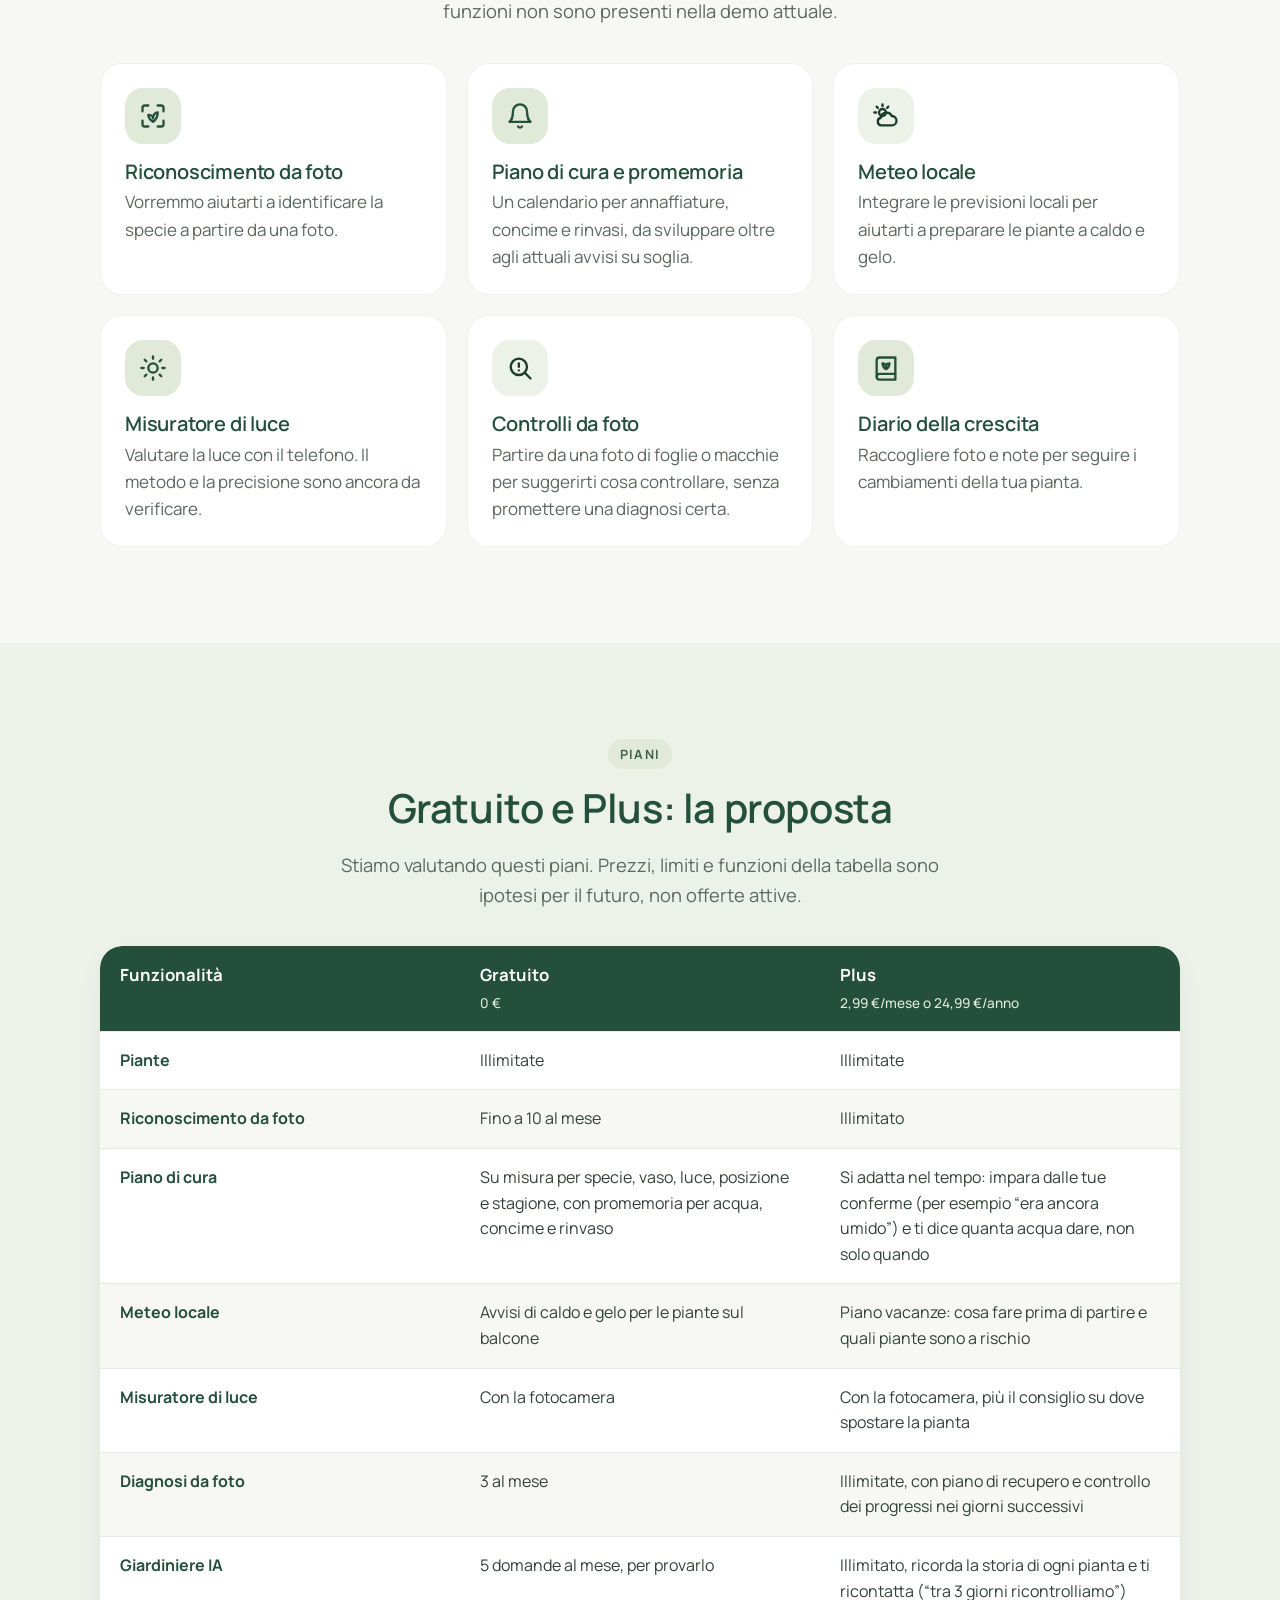
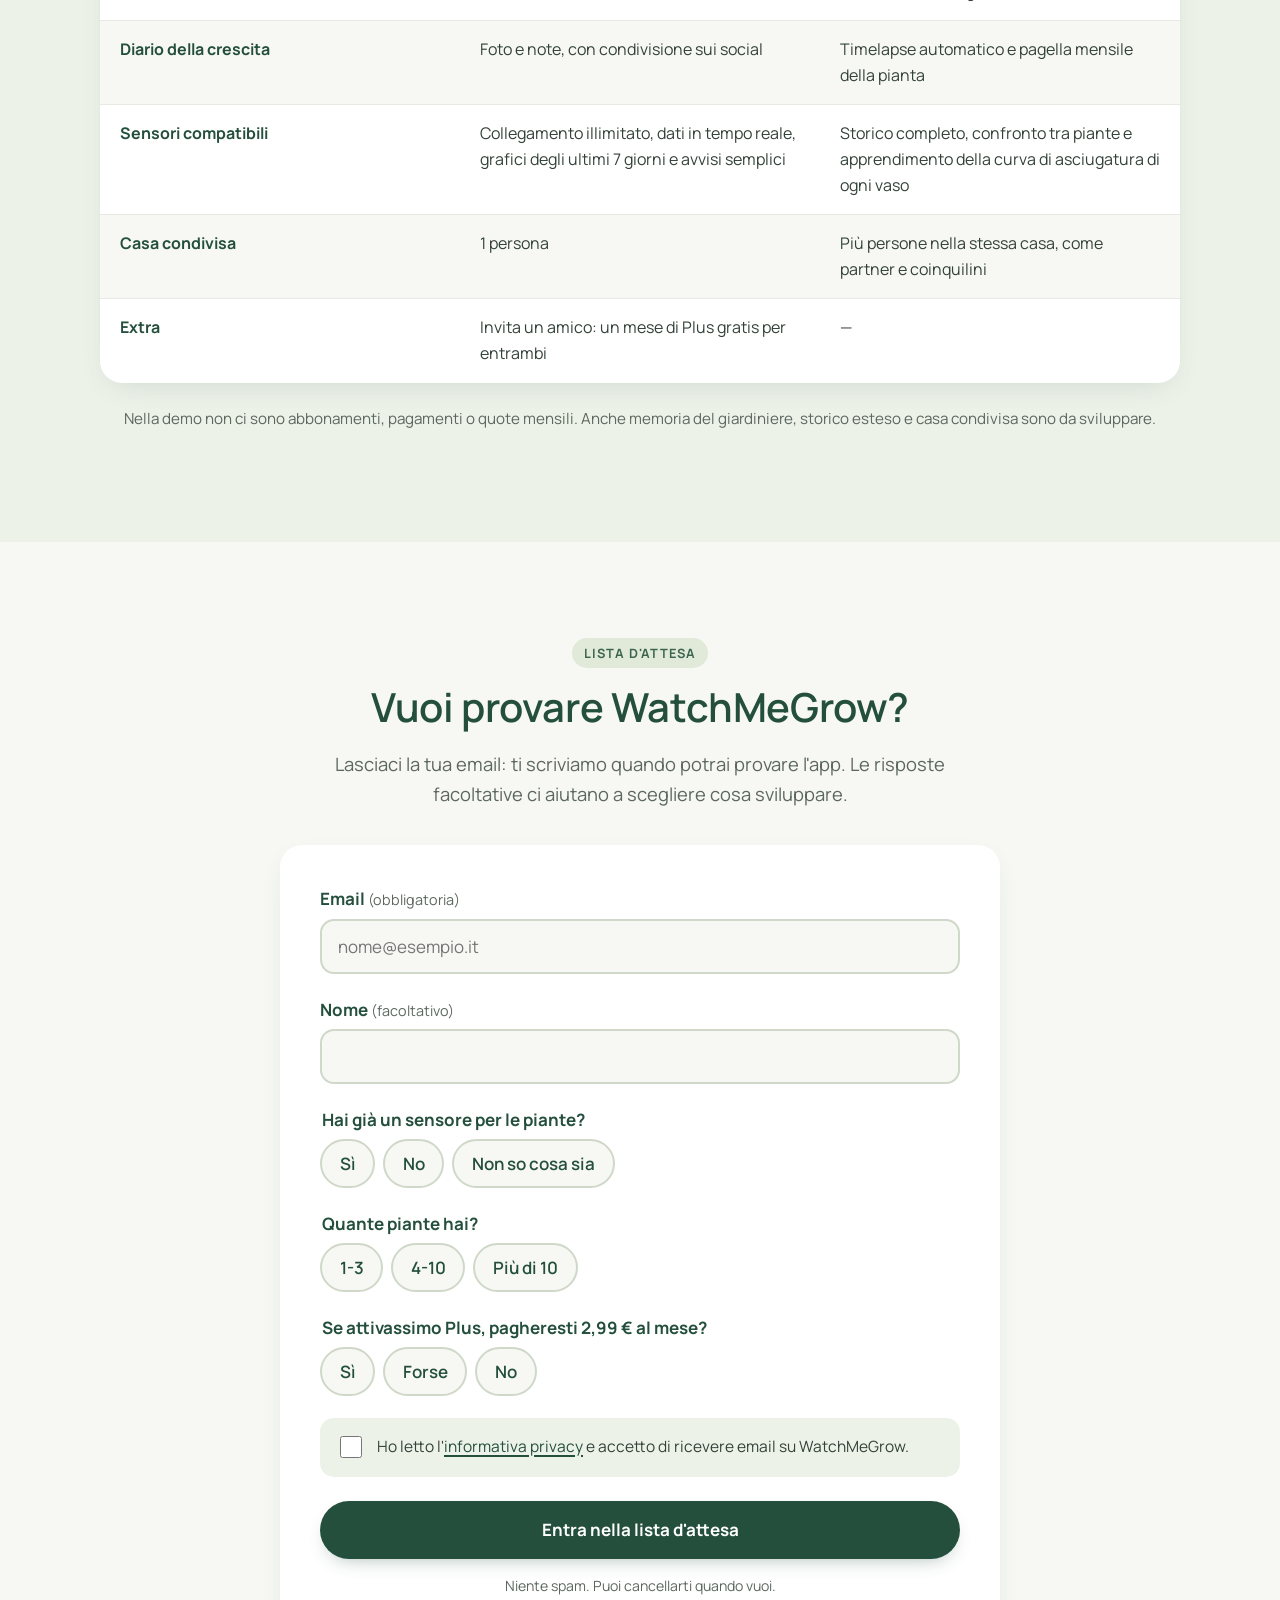
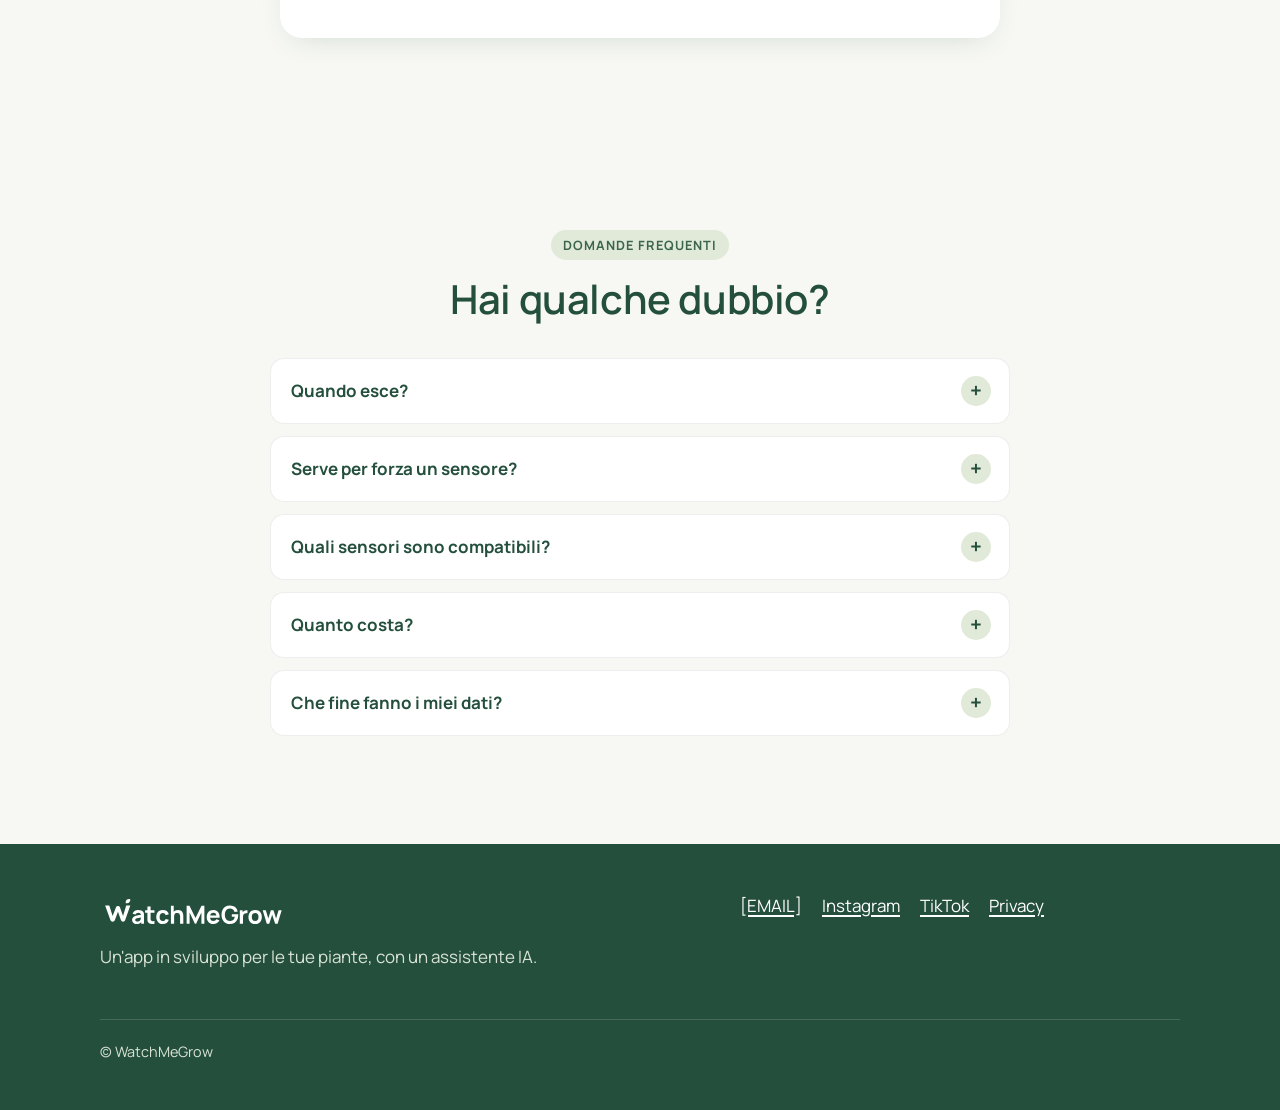
==== commit 1630f074: "Enhance hero section with scroll hint and refined animations for better user engagement" ====
--- a/index.html
+++ b/index.html
@@ -56,6 +56,12 @@
           <p class="lead">Stiamo sviluppando un'app per organizzare le tue piante e chiedere consigli a un assistente IA. Anche se hai il pollice nero.</p>
           <a class="btn" href="#lista-attesa">Entra nella lista d'attesa</a>
           <p class="hero-note">L'iscrizione è gratuita. Ti scriviamo quando potrai provare l'app.</p>
+          <p class="hero-scroll-hint">
+            Scorri per vederla crescere
+            <svg viewBox="0 0 24 24" width="20" height="20" aria-hidden="true" fill="none" stroke="currentColor" stroke-width="2" stroke-linecap="round" stroke-linejoin="round">
+              <path d="M12 4v16M5 13l7 7 7-7"/>
+            </svg>
+          </p>
         </div>
 
         <div class="hero-show">
--- a/styles.css
+++ b/styles.css
@@ -173,6 +173,7 @@
 .hero-copy { text-align: center; padding: 0 1.25rem 2rem; }
 .hero-copy .lead { font-size: 1.2rem; max-width: 34ch; margin-inline: auto; }
 .hero-note { font-size: 0.95rem; color: var(--muted); margin-top: 1rem; margin-bottom: 0; }
+.hero-scroll-hint { display: none; }
 .hero-show {
   display: flex;
   flex-wrap: wrap;
@@ -247,6 +248,24 @@
 }
 .hero--scrub .hero-copy h1 { font-size: clamp(1.9rem, min(7.5vw, 6.4vh), 3.6rem); max-width: 18ch; }
 .hero--scrub .hero-copy .lead { font-size: clamp(1rem, 2.4vh, 1.2rem); }
+.hero--scrub .hero-scroll-hint {
+  display: inline-flex;
+  align-items: center;
+  gap: 0.6rem;
+  margin: 1rem 0 0;
+  padding: 0.5rem 0.9rem;
+  border: 1px solid var(--sage);
+  border-radius: 999px;
+  background: var(--sage-soft);
+  color: var(--forest);
+  font-size: 0.85rem;
+  font-weight: 700;
+}
+.hero-scroll-hint svg { flex-shrink: 0; animation: scroll-nudge 1.5s ease-in-out 3; }
+@keyframes scroll-nudge {
+  0%, 100% { transform: translateY(-2px); }
+  50% { transform: translateY(3px); }
+}
 @media (max-height: 700px) { .hero--scrub .hero-note { display: none; } }
 
 .hero--scrub .hero-show { position: absolute; inset: 0; display: block; padding: 0; pointer-events: none; }
